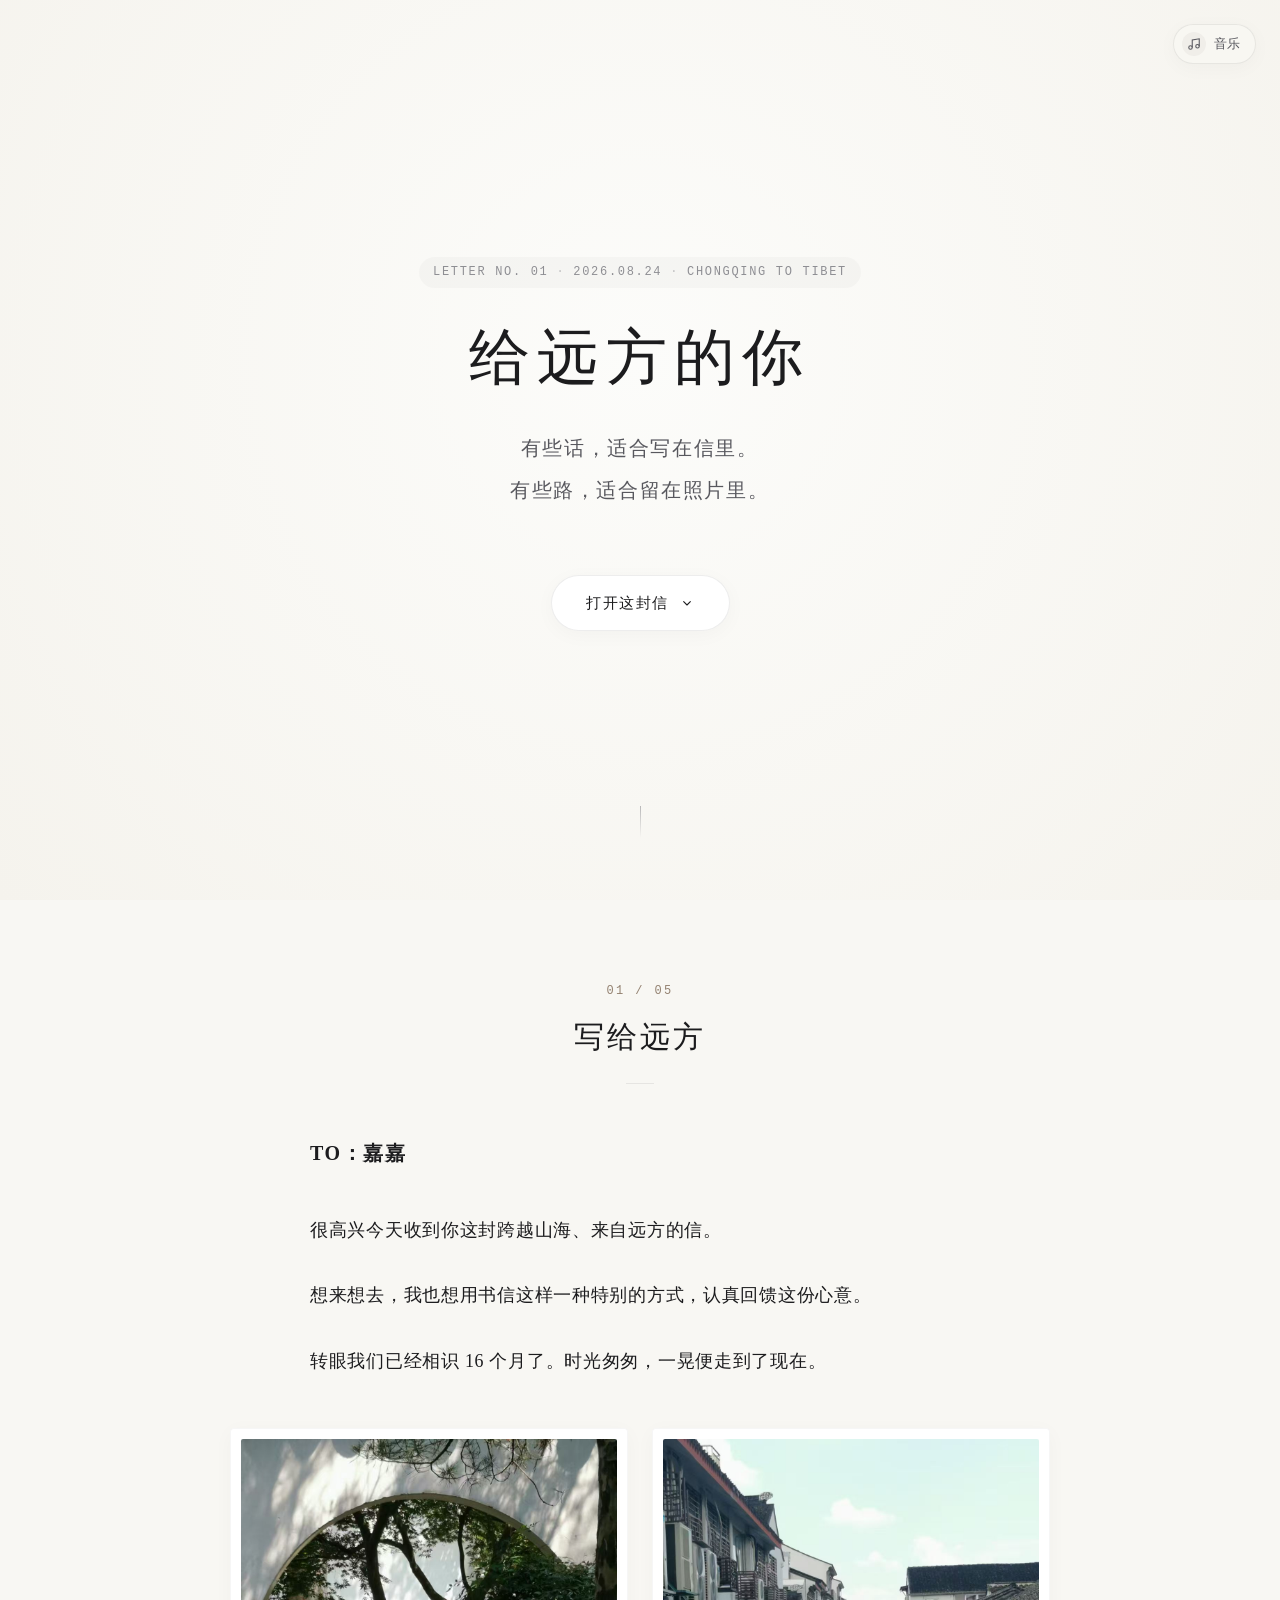
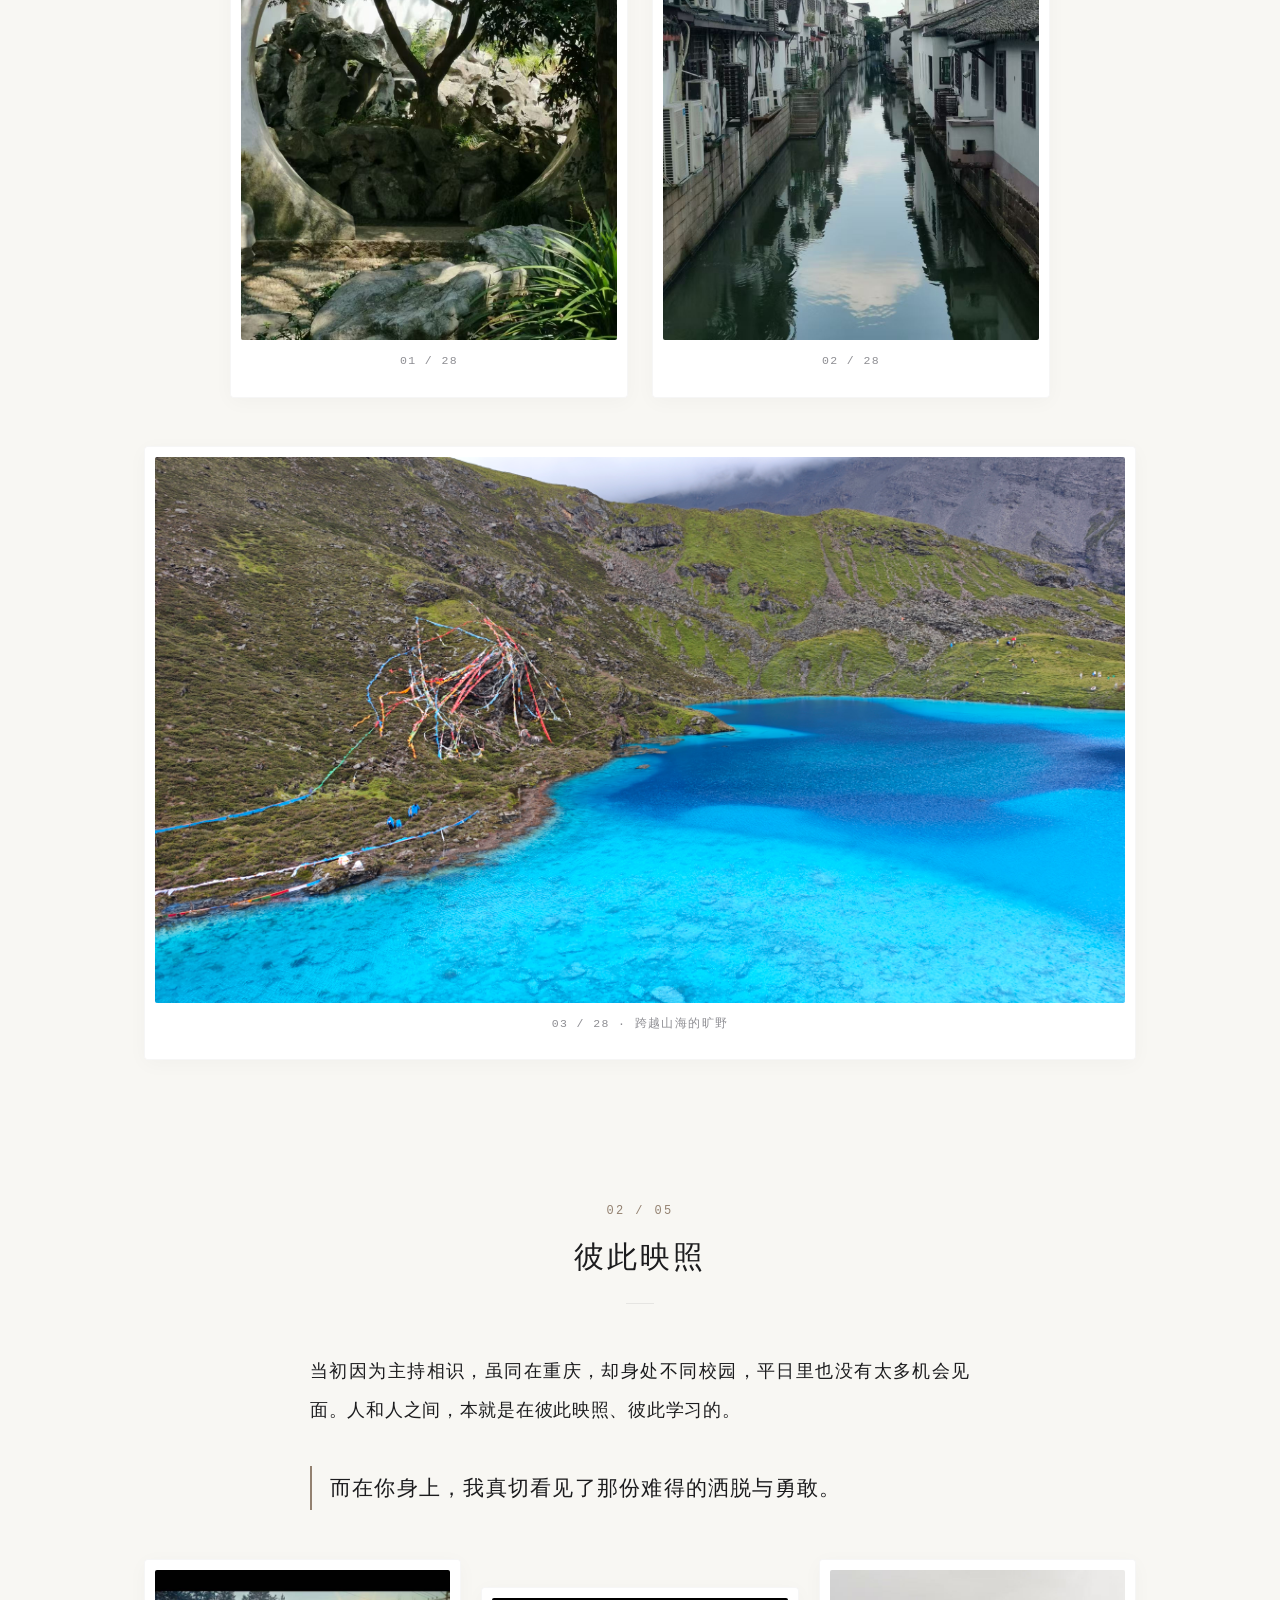
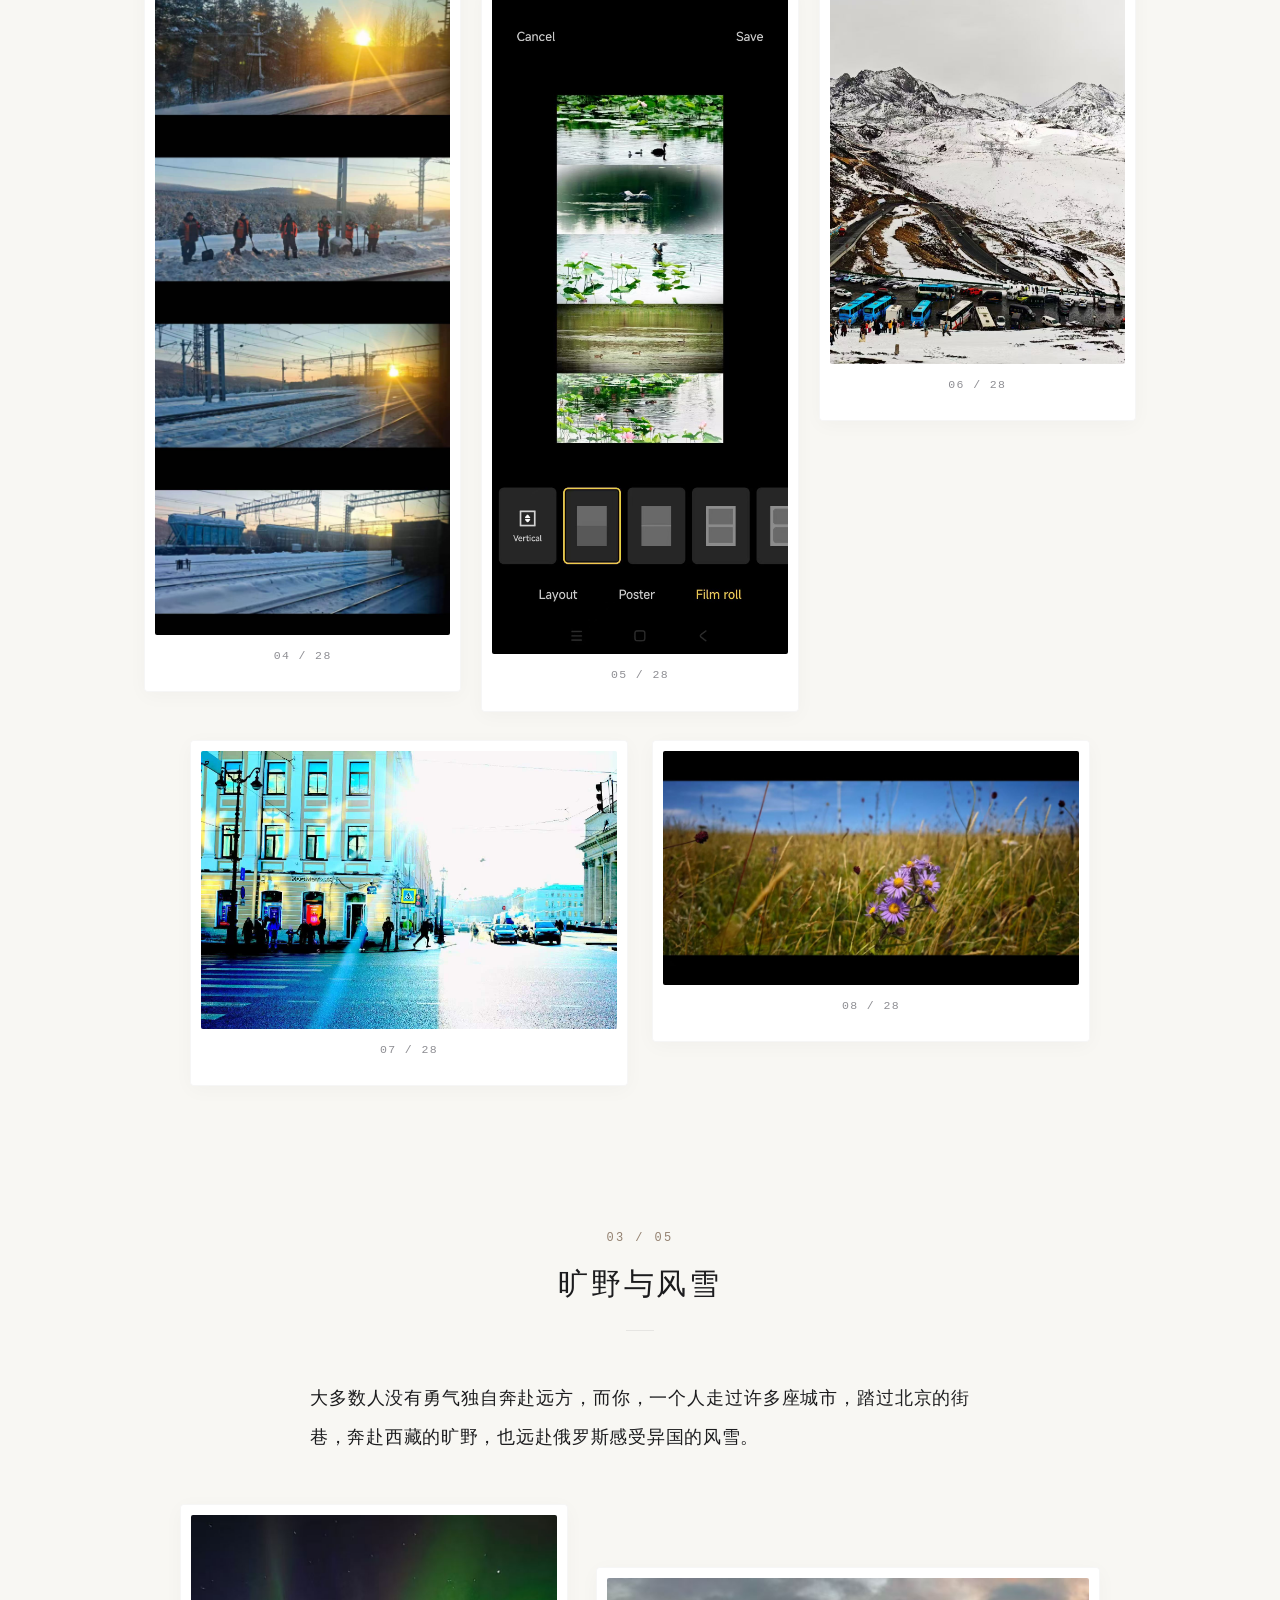
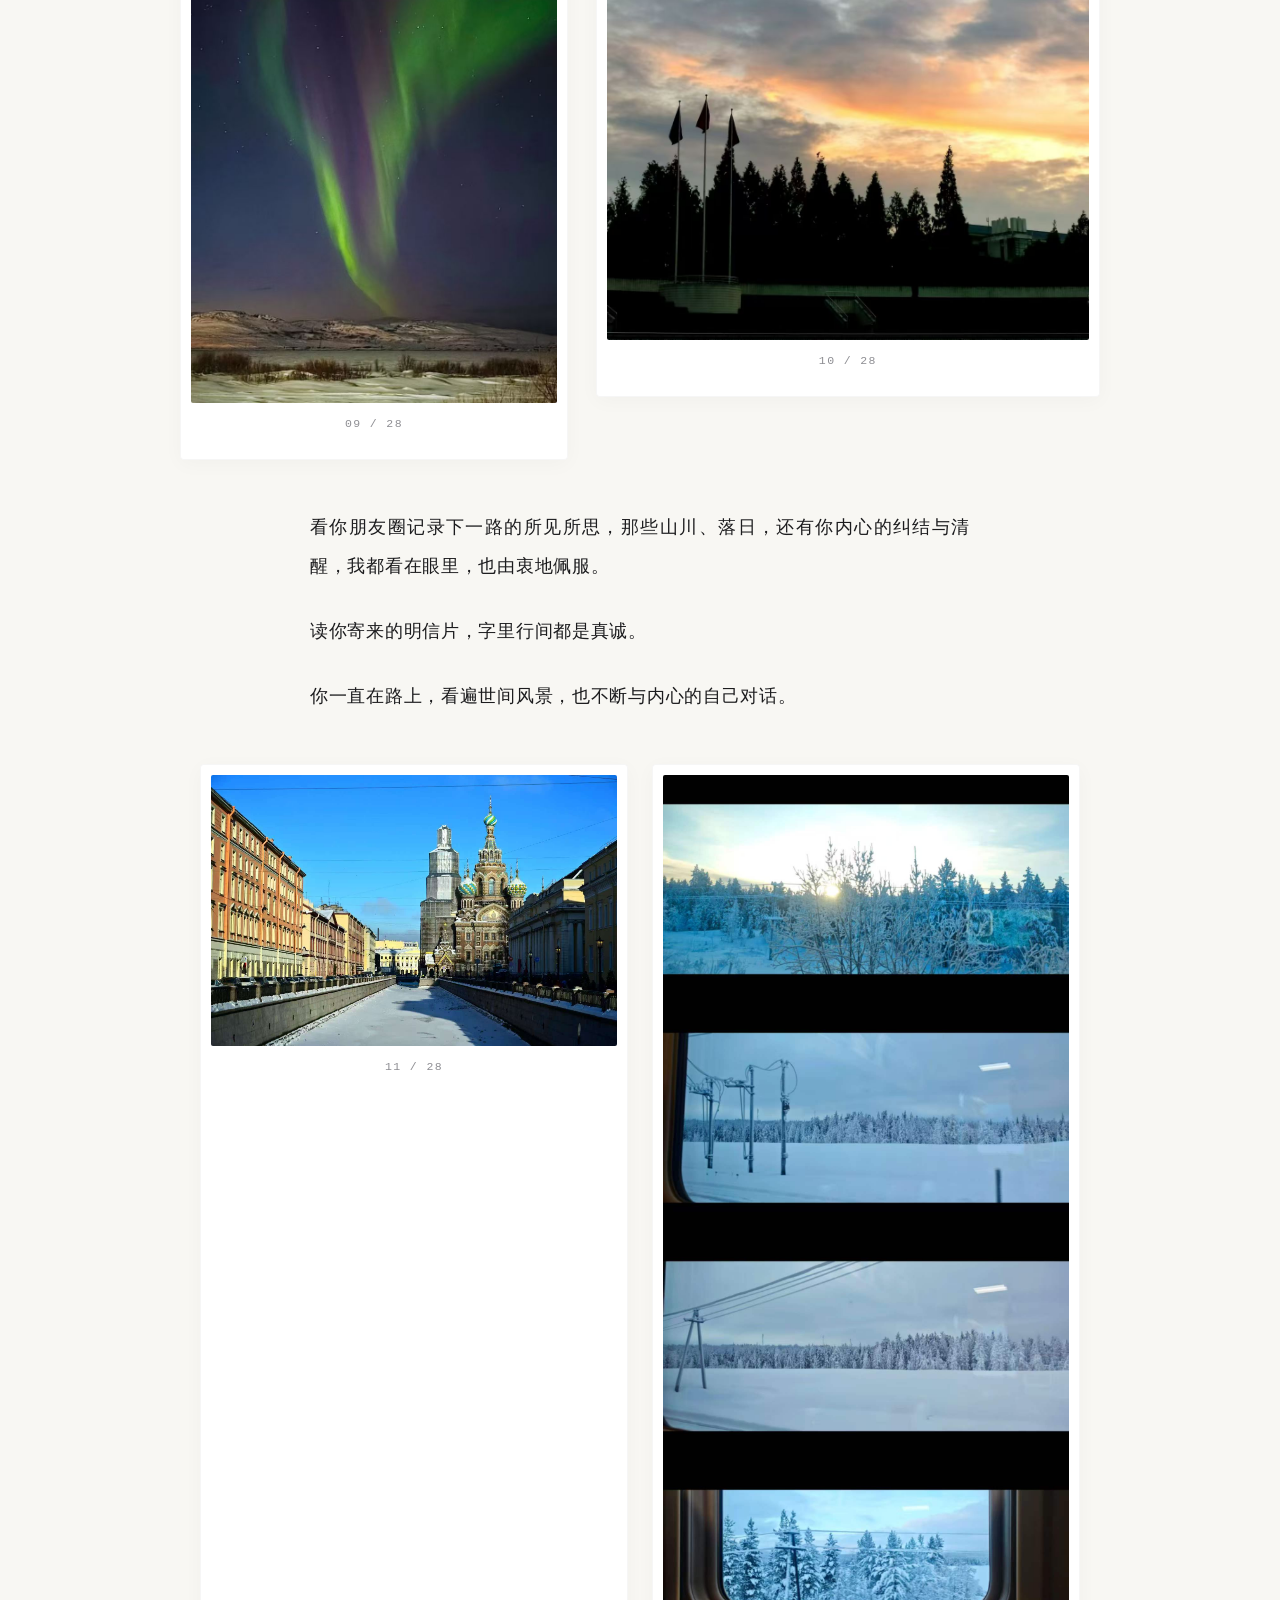
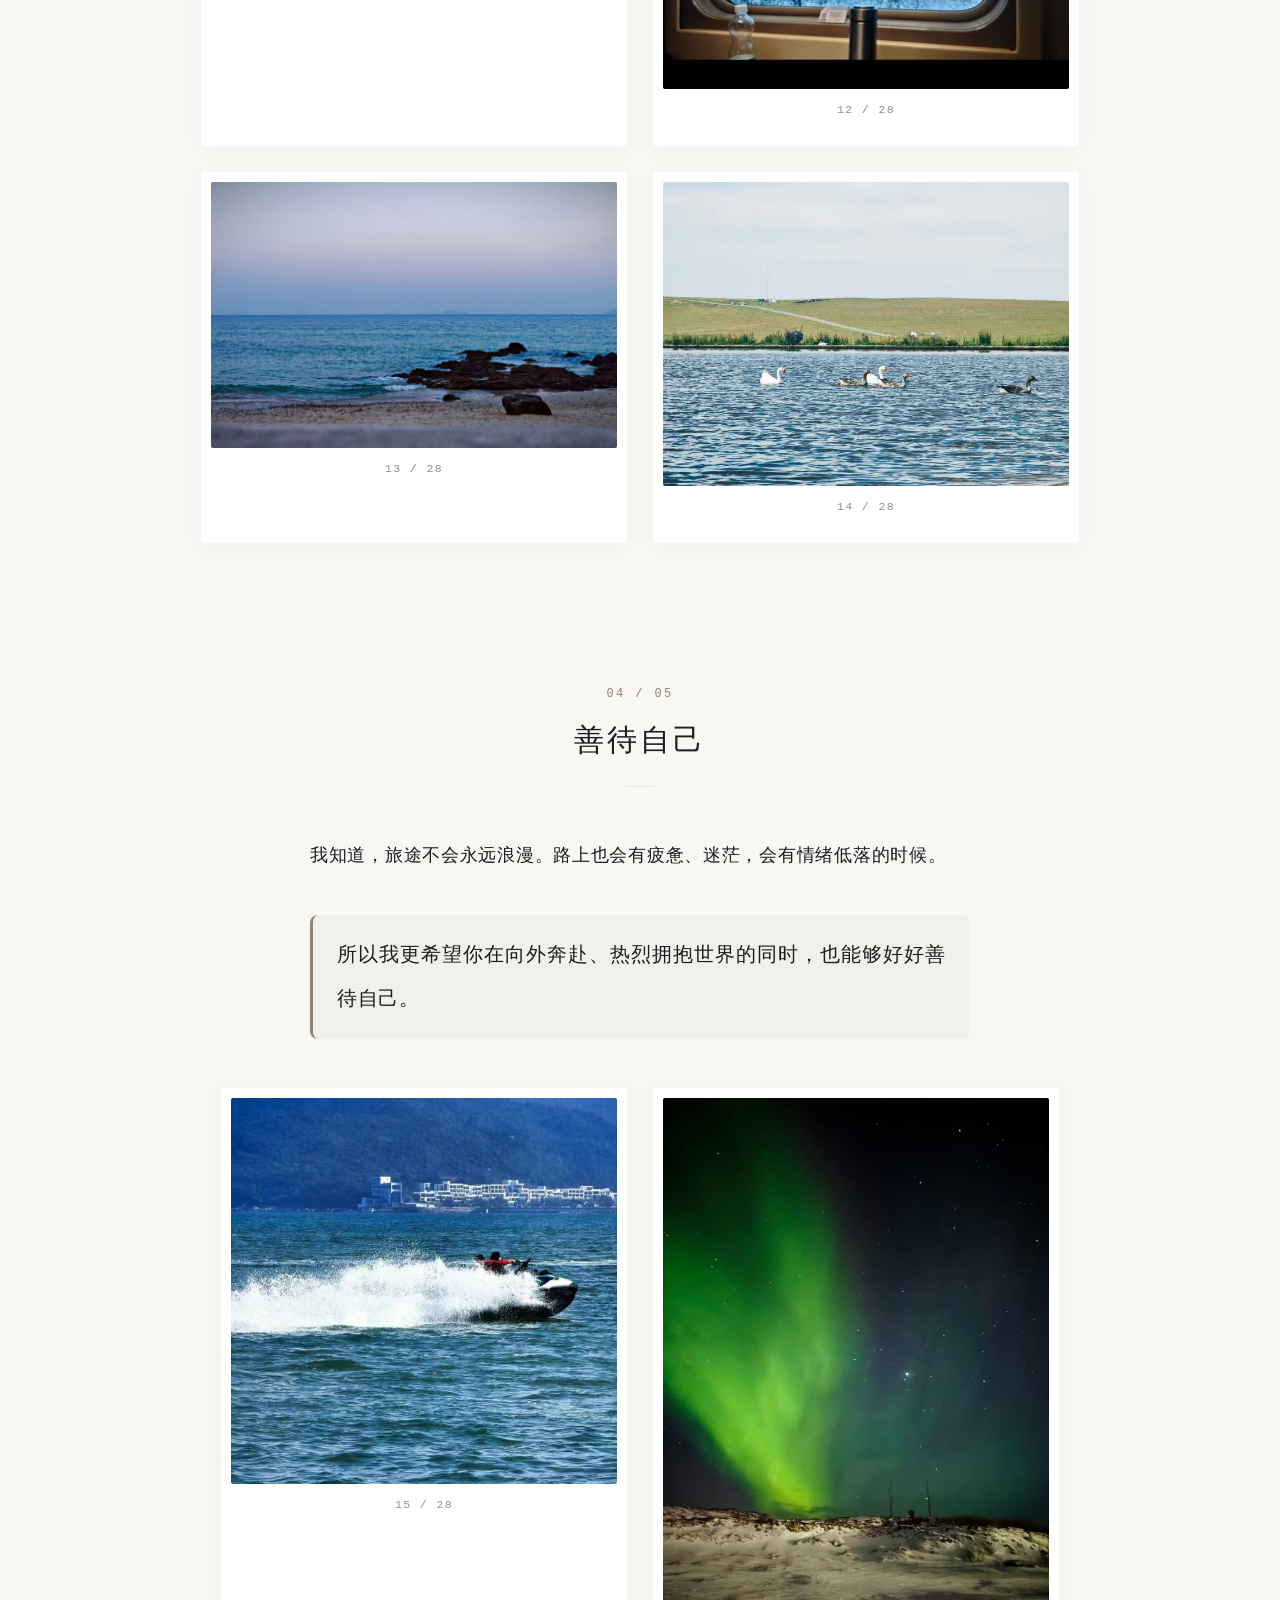
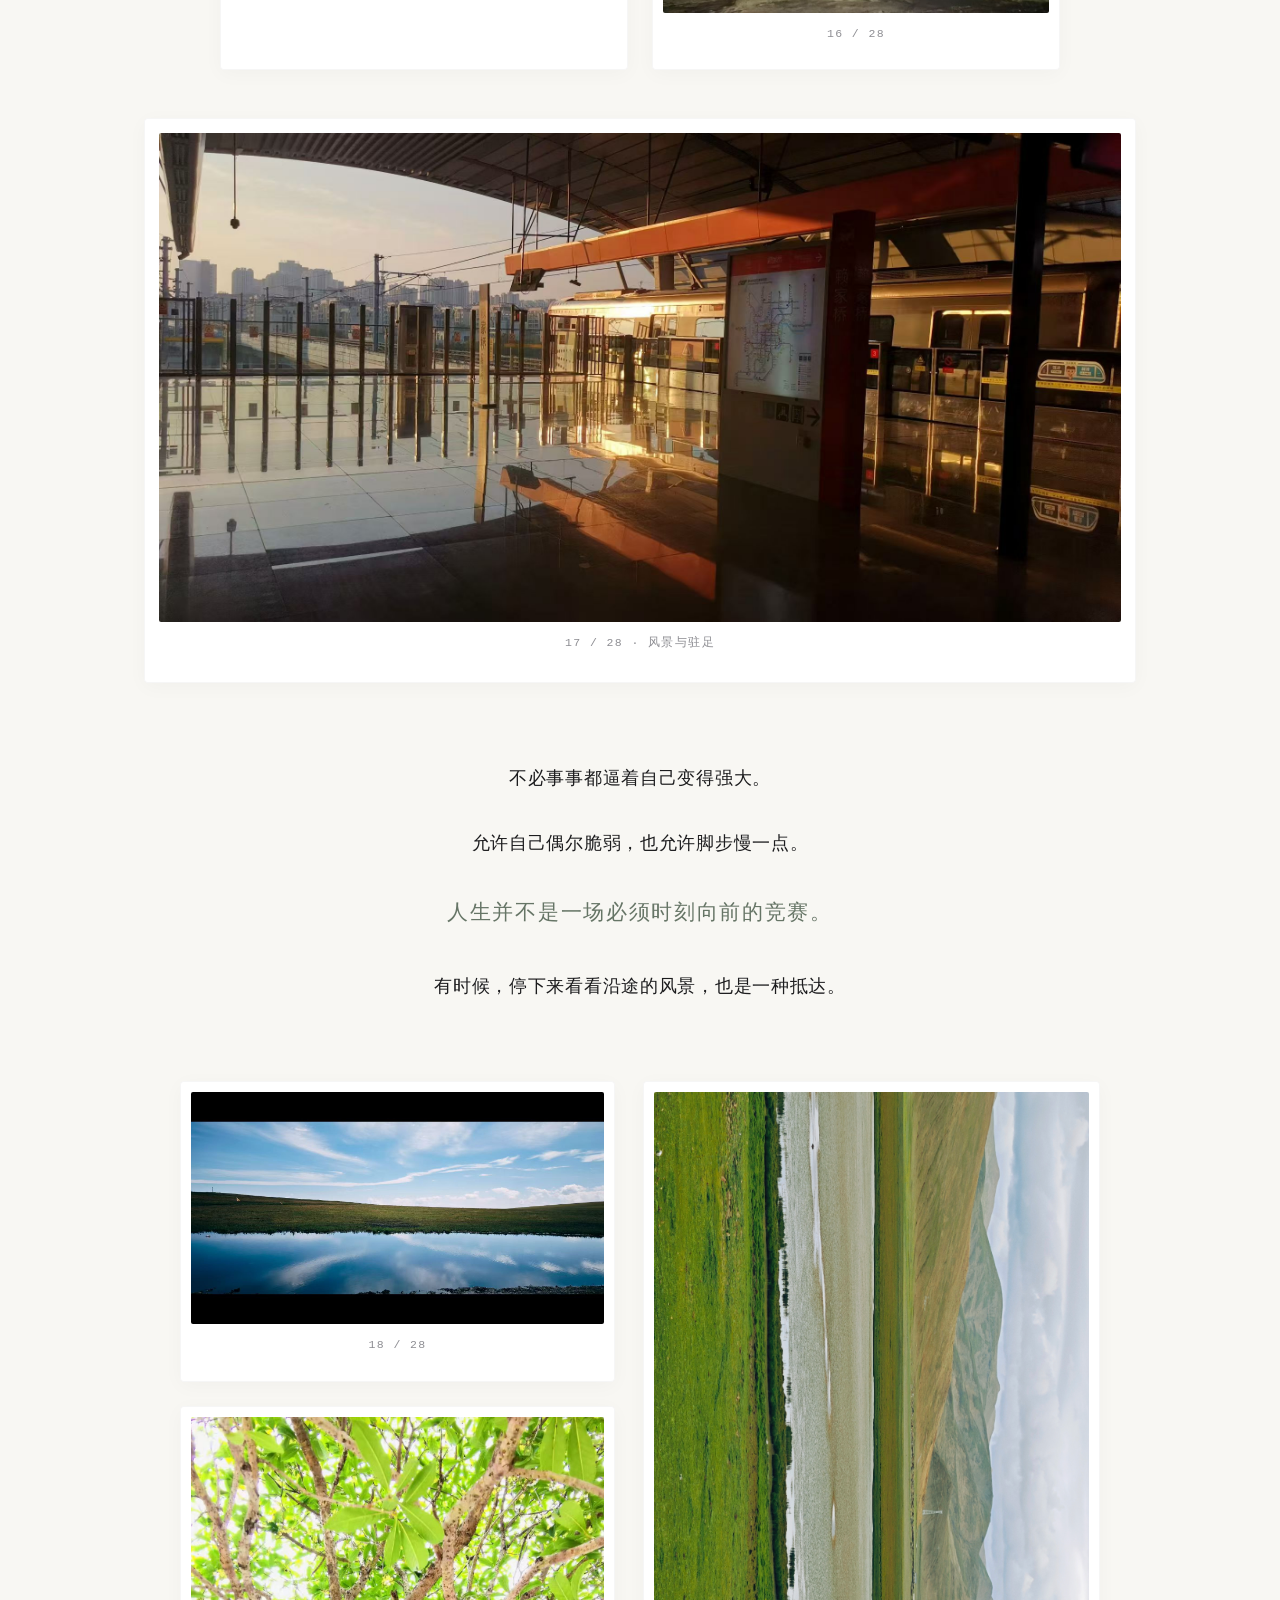
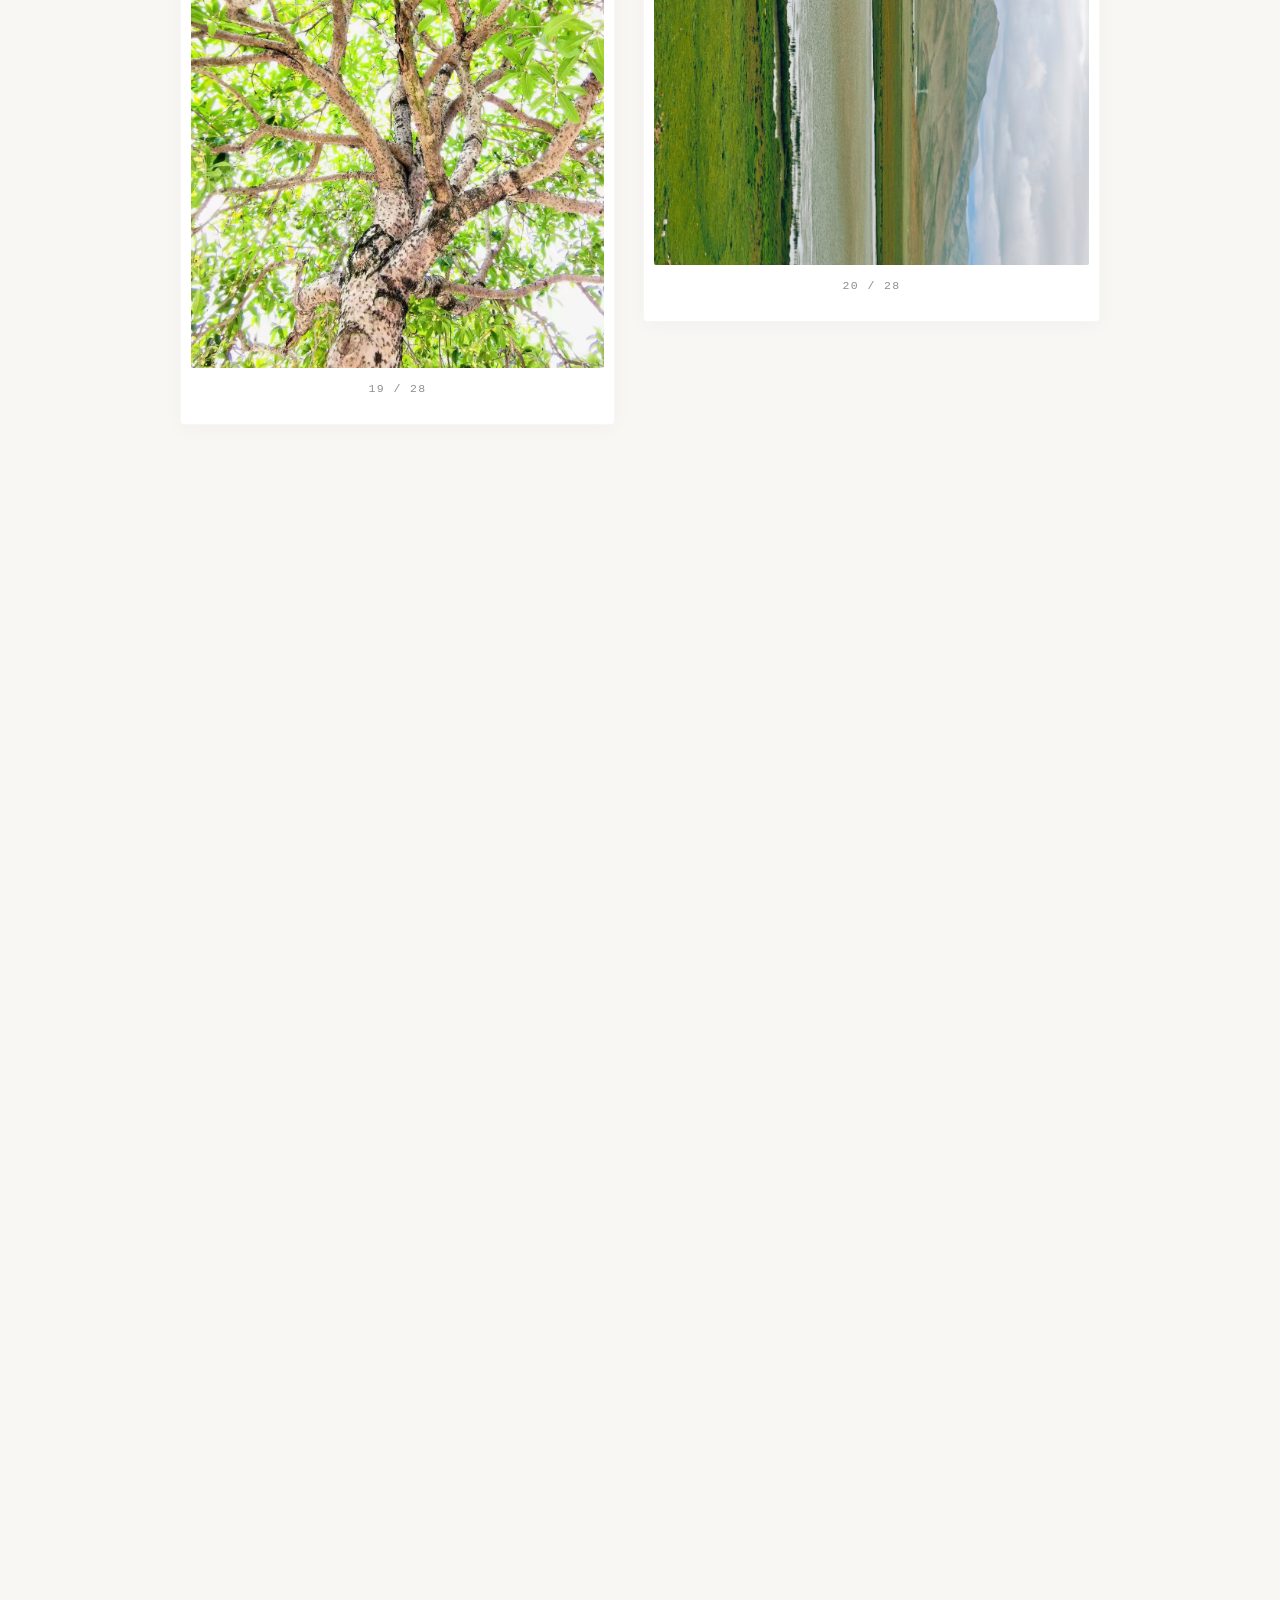
==== outputs/index.html @ 56cff9a5 "fix: repair script syntax error" ====
<!DOCTYPE html>
<html lang="zh-CN">
<head>
  <meta charset="UTF-8">
  <meta name="viewport" content="width=device-width, initial-scale=1.0, viewport-fit=cover">
  <meta name="description" content="一封写给远方朋友嘉嘉的回信与旅行摄影集。">
  <title>给远方的你 — 展信佳</title>
  
  <link rel="stylesheet" href="style.css">
</head>
<body>

  <!-- 顶部阅读进度条 -->
  <div class="reading-progress" id="readingProgress" aria-hidden="true"></div>

  <!-- 悬浮微型音乐控制器 -->
  <aside class="audio-widget" id="audioWidget" aria-label="背景音乐控制">
    <button class="audio-btn" id="audioBtn" title="播放 / 暂停音乐" aria-label="播放背景音乐">
      <span class="audio-disc">
        <svg class="audio-icon audio-icon--note" viewBox="0 0 24 24" fill="none" stroke="currentColor" stroke-width="1.8">
          <path d="M9 18V5l12-2v13"></path>
          <circle cx="6" cy="18" r="3"></circle>
          <circle cx="18" cy="16" r="3"></circle>
        </svg>
      </span>
      <span class="audio-label" id="audioLabel">音乐</span>
    </button>
    <audio id="bgmAudio" src="assets/audio/bgm.mp3" preload="metadata" loop></audio>
  </aside>

  <!-- 网页主体容器 -->
  <div class="book-container">

    <!-- ==============================================
         封面首屏 / Cover Hero
         ============================================== -->
    <header class="cover-section" id="cover">
      <div class="cover-inner">
        <div class="cover-meta reveal-item">
          <span class="meta-tag">LETTER NO. 01</span>
          <span class="meta-dot">·</span>
          <span class="meta-date">2026.08.24</span>
          <span class="meta-dot">·</span>
          <span class="meta-loc">CHONGQING TO TIBET</span>
        </div>

        <h1 class="cover-title reveal-item">给远方的你</h1>

        <div class="cover-subtitle reveal-item">
          <p>有些话，适合写在信里。</p>
          <p>有些路，适合留在照片里。</p>
        </div>

        <div class="cover-action reveal-item">
          <a href="#letterStart" class="btn-open-letter" id="btnOpenLetter">
            <span>打开这封信</span>
            <svg class="icon-down" viewBox="0 0 24 24" fill="none" stroke="currentColor" stroke-width="1.6" stroke-linecap="round" stroke-linejoin="round">
              <path d="M7 10l5 5 5-5"/>
            </svg>
          </a>
        </div>
      </div>

      <div class="cover-scroll-hint" aria-hidden="true">
        <span class="scroll-line"></span>
      </div>
    </header>

    <!-- ==============================================
         信件正文与摄影叙事 / Main Letter Content
         ============================================== -->
    <main class="letter-content" id="letterStart">

      <!-- ==============================================
           CHAPTER 01 / 写给远方
           ============================================== -->
      <section class="chapter-block" id="chapter1">
        <div class="chapter-header reveal-item">
          <div class="chapter-index">01 / 05</div>
          <h2 class="chapter-title">写给远方</h2>
          <div class="chapter-divider"></div>
        </div>

        <div class="letter-prose reveal-item">
          <p class="salutation">TO：嘉嘉</p>
          <p>很高兴今天收到你这封跨越山海、来自远方的信。</p>
          <p>想来想去，我也想用书信这样一种特别的方式，认真回馈这份心意。</p>
          <p>转眼我们已经相识 16 个月了。时光匆匆，一晃便走到了现在。</p>
        </div>

        <!-- 照片组 01：双联记忆卡片 + 宽幅山海 -->
        <div class="photo-spread spread-diptych reveal-item">
          <figure class="photo-card" data-index="1">
            <div class="photo-frame">
              <img src="assets/photos/1.jpg" alt="记忆碎片 01" loading="lazy" class="photo-img">
            </div>
            <figcaption class="photo-caption">01 / 28</figcaption>
          </figure>

          <figure class="photo-card" data-index="2">
            <div class="photo-frame">
              <img src="assets/photos/2.jpg" alt="记忆碎片 02" loading="lazy" class="photo-img">
            </div>
            <figcaption class="photo-caption">02 / 28</figcaption>
          </figure>
        </div>

        <div class="photo-spread spread-wide reveal-item">
          <figure class="photo-card photo-card--wide" data-index="3">
            <div class="photo-frame">
              <img src="assets/photos/3.jpg" alt="记忆碎片 03" loading="lazy" class="photo-img">
            </div>
            <figcaption class="photo-caption">03 / 28 · 跨越山海的旷野</figcaption>
          </figure>
        </div>
      </section>

      <!-- ==============================================
           CHAPTER 02 / 彼此映照
           ============================================== -->
      <section class="chapter-block" id="chapter2">
        <div class="chapter-header reveal-item">
          <div class="chapter-index">02 / 05</div>
          <h2 class="chapter-title">彼此映照</h2>
          <div class="chapter-divider"></div>
        </div>

        <div class="letter-prose reveal-item">
          <p>当初因为主持相识，虽同在重庆，却身处不同校园，平日里也没有太多机会见面。人和人之间，本就是在彼此映照、彼此学习的。</p>
          <p class="emphasis-text">而在你身上，我真切看见了那份难得的洒脱与勇敢。</p>
        </div>

        <!-- 照片组 02：竖幅三联交错 + 宽幅地平线 -->
        <div class="photo-spread spread-triptych reveal-item">
          <figure class="photo-card" data-index="4">
            <div class="photo-frame">
              <img src="assets/photos/4.jpg" alt="记忆碎片 04" loading="lazy" class="photo-img">
            </div>
            <figcaption class="photo-caption">04 / 28</figcaption>
          </figure>

          <figure class="photo-card photo-card--offset" data-index="5">
            <div class="photo-frame">
              <img src="assets/photos/5.jpg" alt="记忆碎片 05" loading="lazy" class="photo-img">
            </div>
            <figcaption class="photo-caption">05 / 28</figcaption>
          </figure>

          <figure class="photo-card" data-index="6">
            <div class="photo-frame">
              <img src="assets/photos/6.jpg" alt="记忆碎片 06" loading="lazy" class="photo-img">
            </div>
            <figcaption class="photo-caption">06 / 28</figcaption>
          </figure>
        </div>

        <div class="photo-spread spread-staggered reveal-item">
          <figure class="photo-card" data-index="7">
            <div class="photo-frame">
              <img src="assets/photos/7.jpg" alt="记忆碎片 07" loading="lazy" class="photo-img">
            </div>
            <figcaption class="photo-caption">07 / 28</figcaption>
          </figure>

          <figure class="photo-card" data-index="8">
            <div class="photo-frame">
              <img src="assets/photos/8.jpg" alt="记忆碎片 08" loading="lazy" class="photo-img">
            </div>
            <figcaption class="photo-caption">08 / 28</figcaption>
          </figure>
        </div>
      </section>

      <!-- ==============================================
           CHAPTER 03 / 旷野与风雪
           ============================================== -->
      <section class="chapter-block" id="chapter3">
        <div class="chapter-header reveal-item">
          <div class="chapter-index">03 / 05</div>
          <h2 class="chapter-title">旷野与风雪</h2>
          <div class="chapter-divider"></div>
        </div>

        <div class="letter-prose reveal-item">
          <p>大多数人没有勇气独自奔赴远方，而你，一个人走过许多座城市，踏过北京的街巷，奔赴西藏的旷野，也远赴俄罗斯感受异国的风雪。</p>
        </div>

        <!-- 照片组 03-A：错落剪影与街巷 -->
        <div class="photo-spread spread-asymmetric reveal-item">
          <figure class="photo-card photo-card--vertical" data-index="9">
            <div class="photo-frame">
              <img src="assets/photos/9.jpg" alt="记忆碎片 09" loading="lazy" class="photo-img">
            </div>
            <figcaption class="photo-caption">09 / 28</figcaption>
          </figure>

          <figure class="photo-card photo-card--horizontal" data-index="10">
            <div class="photo-frame">
              <img src="assets/photos/10.jpg" alt="记忆碎片 10" loading="lazy" class="photo-img">
            </div>
            <figcaption class="photo-caption">10 / 28</figcaption>
          </figure>
        </div>

        <div class="letter-prose reveal-item">
          <p>看你朋友圈记录下一路的所见所思，那些山川、落日，还有你内心的纠结与清醒，我都看在眼里，也由衷地佩服。</p>
          <p>读你寄来的明信片，字里行间都是真诚。</p>
          <p>你一直在路上，看遍世间风景，也不断与内心的自己对话。</p>
        </div>

        <!-- 照片组 03-B：旅途画卷 11, 12, 13, 14 -->
        <div class="photo-spread spread-gallery-2x2 reveal-item">
          <figure class="photo-card" data-index="11">
            <div class="photo-frame">
              <img src="assets/photos/11.jpg" alt="记忆碎片 11" loading="lazy" class="photo-img">
            </div>
            <figcaption class="photo-caption">11 / 28</figcaption>
          </figure>

          <figure class="photo-card" data-index="12">
            <div class="photo-frame">
              <img src="assets/photos/12.jpg" alt="记忆碎片 12" loading="lazy" class="photo-img">
            </div>
            <figcaption class="photo-caption">12 / 28</figcaption>
          </figure>

          <figure class="photo-card" data-index="13">
            <div class="photo-frame">
              <img src="assets/photos/13.jpg" alt="记忆碎片 13" loading="lazy" class="photo-img">
            </div>
            <figcaption class="photo-caption">13 / 28</figcaption>
          </figure>

          <figure class="photo-card" data-index="14">
            <div class="photo-frame">
              <img src="assets/photos/14.jpg" alt="记忆碎片 14" loading="lazy" class="photo-img">
            </div>
            <figcaption class="photo-caption">14 / 28</figcaption>
          </figure>
        </div>
      </section>

      <!-- ==============================================
           CHAPTER 04 / 善待自己与慢下来的力量
           ============================================== -->
      <section class="chapter-block" id="chapter4">
        <div class="chapter-header reveal-item">
          <div class="chapter-index">04 / 05</div>
          <h2 class="chapter-title">善待自己</h2>
          <div class="chapter-divider"></div>
        </div>

        <div class="letter-prose reveal-item">
          <p>我知道，旅途不会永远浪漫。路上也会有疲惫、迷茫，会有情绪低落的时候。</p>
          <p class="highlight-quote">所以我更希望你在向外奔赴、热烈拥抱世界的同时，也能够好好善待自己。</p>
        </div>

        <!-- 照片组 04-A：静谧时刻 15, 16 -->
        <div class="photo-spread spread-duo reveal-item">
          <figure class="photo-card" data-index="15">
            <div class="photo-frame">
              <img src="assets/photos/15.jpg" alt="记忆碎片 15" loading="lazy" class="photo-img">
            </div>
            <figcaption class="photo-caption">15 / 28</figcaption>
          </figure>

          <figure class="photo-card" data-index="16">
            <div class="photo-frame">
              <img src="assets/photos/16.jpg" alt="记忆碎片 16" loading="lazy" class="photo-img">
            </div>
            <figcaption class="photo-caption">16 / 28</figcaption>
          </figure>
        </div>

        <!-- 电影宽幅过渡 17 -->
        <div class="photo-spread spread-cinematic reveal-item">
          <figure class="photo-card photo-card--cinematic" data-index="17">
            <div class="photo-frame">
              <img src="assets/photos/17.jpg" alt="记忆碎片 17" loading="lazy" class="photo-img">
            </div>
            <figcaption class="photo-caption">17 / 28 · 风景与驻足</figcaption>
          </figure>
        </div>

        <div class="letter-prose letter-prose--spaced reveal-item">
          <p>不必事事都逼着自己变得强大。</p>
          <p>允许自己偶尔脆弱，也允许脚步慢一点。</p>
          <p class="accent-line">人生并不是一场必须时刻向前的竞赛。</p>
          <p>有时候，停下来看看沿途的风景，也是一种抵达。</p>
        </div>

        <!-- 照片组 04-B：18, 19, 20 -->
        <div class="photo-spread spread-story reveal-item">
          <div class="story-left">
            <figure class="photo-card" data-index="18">
              <div class="photo-frame">
                <img src="assets/photos/18.jpg" alt="记忆碎片 18" loading="lazy" class="photo-img">
              </div>
              <figcaption class="photo-caption">18 / 28</figcaption>
            </figure>
            <figure class="photo-card" data-index="19">
              <div class="photo-frame">
                <img src="assets/photos/19.jpg" alt="记忆碎片 19" loading="lazy" class="photo-img">
              </div>
              <figcaption class="photo-caption">19 / 28</figcaption>
            </figure>
          </div>

          <div class="story-right">
            <figure class="photo-card photo-card--tall" data-index="20">
              <div class="photo-frame">
                <img src="assets/photos/20.jpg" alt="记忆碎片 20" loading="lazy" class="photo-img">
              </div>
              <figcaption class="photo-caption">20 / 28</figcaption>
            </figure>
          </div>
        </div>
      </section>

      <!-- ==============================================
           CHAPTER 05 / 愿你所见皆辽阔 (情绪高潮与祝福)
           ============================================== -->
      <section class="chapter-block chapter-block--climax" id="chapter5">
        <div class="chapter-header reveal-item">
          <div class="chapter-index">05 / 05</div>
          <h2 class="chapter-title">所见皆辽阔</h2>
          <div class="chapter-divider"></div>
        </div>

        <!-- 视觉高潮 01 -->
        <div class="climax-banner reveal-item">
          <div class="quote-mark">“</div>
          <p class="climax-text-main">愿你永远保有这份奔赴山海的热忱，</p>
          <p class="climax-text-sub">所见皆辽阔，所行皆坦荡。</p>
        </div>

        <!-- 照片组 05-A：群山与光影 21, 22, 23, 24, 25 -->
        <div class="photo-spread spread-mosaic reveal-item">
          <div class="mosaic-top">
            <figure class="photo-card" data-index="21">
              <div class="photo-frame">
                <img src="assets/photos/21.jpg" alt="记忆碎片 21" loading="lazy" class="photo-img">
              </div>
              <figcaption class="photo-caption">21 / 28</figcaption>
            </figure>
            <figure class="photo-card" data-index="22">
              <div class="photo-frame">
                <img src="assets/photos/22.jpg" alt="记忆碎片 22" loading="lazy" class="photo-img">
              </div>
              <figcaption class="photo-caption">22 / 28</figcaption>
            </figure>
          </div>

          <div class="mosaic-bottom">
            <figure class="photo-card" data-index="23">
              <div class="photo-frame">
                <img src="assets/photos/23.jpg" alt="记忆碎片 23" loading="lazy" class="photo-img">
              </div>
              <figcaption class="photo-caption">23 / 28</figcaption>
            </figure>
            <figure class="photo-card" data-index="24">
              <div class="photo-frame">
                <img src="assets/photos/24.jpg" alt="记忆碎片 24" loading="lazy" class="photo-img">
              </div>
              <figcaption class="photo-caption">24 / 28</figcaption>
            </figure>
            <figure class="photo-card" data-index="25">
              <div class="photo-frame">
                <img src="assets/photos/25.jpg" alt="记忆碎片 25" loading="lazy" class="photo-img">
              </div>
              <figcaption class="photo-caption">25 / 28</figcaption>
            </figure>
          </div>
        </div>

        <!-- 视觉高潮 02 -->
        <div class="climax-banner climax-banner--secondary reveal-item">
          <p class="climax-text-main">愿你历经万水千山，依旧忠于自己；</p>
          <p class="climax-text-sub">既有着看世界的勇气，</p>
          <p class="climax-text-sub">也有安放自己的底气。</p>
        </div>

        <!-- 照片组 05-B：26, 27 -->
        <div class="photo-spread spread-duo-clean reveal-item">
          <figure class="photo-card" data-index="26">
            <div class="photo-frame">
              <img src="assets/photos/26.jpg" alt="记忆碎片 26" loading="lazy" class="photo-img">
            </div>
            <figcaption class="photo-caption">26 / 28</figcaption>
          </figure>
          <figure class="photo-card" data-index="27">
            <div class="photo-frame">
              <img src="assets/photos/27.jpg" alt="记忆碎片 27" loading="lazy" class="photo-img">
            </div>
            <figcaption class="photo-caption">27 / 28</figcaption>
          </figure>
        </div>

        <!-- 最终祝福与落款 -->
        <div class="epilogue-section reveal-item">
          <p class="final-wish">愿平安常伴，万事顺意。</p>
          
          <div class="signature-block">
            <div class="signature-from">From：天宇</div>
            <div class="signature-date">2026.08.24</div>
          </div>
        </div>

        <!-- 终章收尾照片 28 -->
        <div class="final-photo-spread reveal-item">
          <figure class="photo-card photo-card--final" data-index="28">
            <div class="photo-frame">
              <img src="assets/photos/28.jpg" alt="记忆碎片 28 · 尾声" loading="lazy" class="photo-img">
            </div>
            <figcaption class="photo-caption">28 / 28 · 终章 · 山河长在</figcaption>
          </figure>
        </div>

      </section>

    </main>

    <!-- 页脚 -->
    <footer class="site-footer reveal-item">
      <div class="footer-inner">
        <p class="footer-note">A Private Letter & Photography Collection</p>
        <p class="footer-copy">2026 · 给远方的嘉嘉</p>
      </div>
    </footer>

  </div>

  <!-- ==============================================
       图片 Lightbox 全屏预览组件
       ============================================== -->
  <div class="lightbox" id="lightbox" aria-hidden="true" role="dialog" aria-label="照片大图查看">
    <div class="lightbox-backdrop" id="lightboxBackdrop"></div>
    <button class="lightbox-close" id="lightboxClose" title="关闭 (Esc)" aria-label="关闭预览">
      <svg viewBox="0 0 24 24" fill="none" stroke="currentColor" stroke-width="2" stroke-linecap="round">
        <line x1="18" y1="6" x2="6" y2="18"></line>
        <line x1="6" y1="6" x2="18" y2="18"></line>
      </svg>
    </button>
    <div class="lightbox-content">
      <img src="" alt="" class="lightbox-img" id="lightboxImg">
      <div class="lightbox-info">
        <span class="lightbox-counter" id="lightboxCounter"></span>
        <span class="lightbox-caption" id="lightboxCaption"></span>
      </div>
    </div>
  </div>

  <script src="script.js"></script>
</body>
</html>
---- outputs/style.css ----
/* ==========================================================================
   CSS Variables & Typography System
   ========================================================================== */
:root {
  --bg-primary: #F8F7F3;
  --bg-card: #FFFFFF;
  --bg-subtle: #F0EEE9;
  --bg-dark: #141416;
  
  --text-primary: #1C1C1E;
  --text-secondary: #58585E;
  --text-muted: #8E8E93;
  --text-light: #A2A2A8;

  --accent-sage: #667566;
  --accent-earth: #938170;
  --accent-gold: #B8A383;
  
  --border-subtle: rgba(28, 28, 30, 0.08);
  --border-light: rgba(28, 28, 30, 0.04);
  
  --font-serif: "Songti SC", "Source Han Serif SC", "Noto Serif SC", "STSong", "SimSun", "Georgia", serif;
  --font-sans: "PingFang SC", "Hiragino Sans GB", "Microsoft YaHei", "Noto Sans SC", -apple-system, BlinkMacSystemFont, "Segoe UI", Roboto, sans-serif;
  --font-mono: "SF Mono", "Menlo", "Monaco", "Courier New", monospace;
  
  --space-xs: 8px;
  --space-sm: 16px;
  --space-md: 28px;
  --space-lg: 48px;
  --space-xl: 80px;
  --space-2xl: 120px;
  
  --container-max: 1040px;
  --text-max: 660px;
  
  --radius-sm: 4px;
  --radius-md: 8px;
  --radius-full: 9999px;
  
  --shadow-subtle: 0 4px 20px rgba(0, 0, 0, 0.03);
  --shadow-medium: 0 10px 30px rgba(0, 0, 0, 0.06);
  --shadow-float: 0 16px 40px rgba(0, 0, 0, 0.08);

  --transition-smooth: all 0.7s cubic-bezier(0.16, 1, 0.3, 1);
  --transition-quick: all 0.3s ease;
}

/* ==========================================================================
   Reset & Base Styles
   ========================================================================== */
*, *::before, *::after {
  box-sizing: border-box;
  margin: 0;
  padding: 0;
}

html {
  font-size: 16px;
  scroll-behavior: smooth;
  -webkit-text-size-adjust: 100%;
  text-size-adjust: 100%;
  background-color: var(--bg-primary);
  color: var(--text-primary);
}

body {
  font-family: var(--font-sans);
  background-color: var(--bg-primary);
  color: var(--text-primary);
  line-height: 1.95;
  letter-spacing: 0.03em;
  overflow-x: hidden;
  -webkit-font-smoothing: antialiased;
  -moz-osx-font-smoothing: grayscale;
  padding-bottom: env(safe-area-inset-bottom, 20px);
}

img {
  max-width: 100%;
  height: auto;
  display: block;
}

a {
  color: inherit;
  text-decoration: none;
}

button {
  background: none;
  border: none;
  font: inherit;
  color: inherit;
  cursor: pointer;
  outline: none;
}

/* ==========================================================================
   Top Reading Progress Bar
   ========================================================================== */
.reading-progress {
  position: fixed;
  top: 0;
  left: 0;
  height: 2px;
  width: 0%;
  background-color: var(--accent-earth);
  z-index: 1000;
  transition: width 0.1s linear;
  opacity: 0.85;
}

/* ==========================================================================
   Floating Ambient Audio Widget
   ========================================================================== */
.audio-widget {
  position: fixed;
  top: 24px;
  right: 24px;
  z-index: 900;
}

.audio-btn {
  display: inline-flex;
  align-items: center;
  gap: 8px;
  padding: 6px 14px 6px 8px;
  background: rgba(248, 247, 243, 0.85);
  backdrop-filter: blur(12px);
  -webkit-backdrop-filter: blur(12px);
  border: 1px solid var(--border-subtle);
  border-radius: var(--radius-full);
  box-shadow: var(--shadow-subtle);
  color: var(--text-secondary);
  font-size: 0.82rem;
  letter-spacing: 0.05em;
  transition: var(--transition-quick);
  cursor: pointer;
  user-select: none;
  -webkit-tap-highlight-color: transparent;
}

.audio-btn:hover {
  background: rgba(255, 255, 255, 0.95);
  color: var(--text-primary);
  border-color: rgba(28, 28, 30, 0.18);
  transform: translateY(-1px);
}

.audio-disc {
  width: 24px;
  height: 24px;
  border-radius: 50%;
  background: var(--bg-subtle);
  display: flex;
  align-items: center;
  justify-content: center;
  transition: var(--transition-quick);
}

.audio-icon {
  width: 14px;
  height: 14px;
}

.audio-btn.is-playing .audio-disc {
  background: var(--text-primary);
  color: #FFF;
  animation: spinSlow 8s linear infinite;
}

.audio-btn.is-playing {
  border-color: var(--accent-earth);
}

@keyframes spinSlow {
  from { transform: rotate(0deg); }
  to { transform: rotate(360deg); }
}

/* ==========================================================================
   Layout Containers
   ========================================================================== */
.book-container {
  width: 100%;
  margin: 0 auto;
  position: relative;
}

/* ==========================================================================
   Cover Screen (Quiet Minimal Hero)
   ========================================================================== */
.cover-section {
  min-height: 100vh;
  min-height: 100dvh;
  display: flex;
  flex-direction: column;
  justify-content: space-between;
  align-items: center;
  padding: 10vh 24px 6vh;
  text-align: center;
  position: relative;
  background: radial-gradient(circle at 50% 40%, #FCFCFA 0%, #F5F3ED 100%);
}

.cover-inner {
  max-width: 680px;
  margin: auto 0;
  display: flex;
  flex-direction: column;
  align-items: center;
}

.cover-meta {
  display: inline-flex;
  align-items: center;
  gap: 8px;
  font-family: var(--font-mono);
  font-size: 0.75rem;
  letter-spacing: 0.14em;
  color: var(--text-muted);
  text-transform: uppercase;
  margin-bottom: var(--space-md);
  padding: 4px 14px;
  background: rgba(0, 0, 0, 0.025);
  border-radius: var(--radius-full);
}

.meta-dot {
  opacity: 0.5;
}

.cover-title {
  font-family: var(--font-serif);
  font-size: clamp(2.4rem, 5vw, 3.8rem);
  font-weight: 400;
  letter-spacing: 0.12em;
  line-height: 1.35;
  color: var(--text-primary);
  margin-bottom: var(--space-md);
}

.cover-subtitle {
  font-family: var(--font-serif);
  font-size: clamp(1.05rem, 2.2vw, 1.25rem);
  font-weight: 300;
  color: var(--text-secondary);
  line-height: 2.1;
  letter-spacing: 0.08em;
  margin-bottom: var(--space-lg);
}

.cover-action {
  margin-top: var(--space-sm);
}

.btn-open-letter {
  display: inline-flex;
  align-items: center;
  gap: 10px;
  padding: 12px 34px;
  border-radius: var(--radius-full);
  background: var(--bg-card);
  border: 1px solid var(--border-subtle);
  box-shadow: var(--shadow-subtle);
  color: var(--text-primary);
  font-size: 0.95rem;
  letter-spacing: 0.1em;
  transition: var(--transition-quick);
  -webkit-tap-highlight-color: transparent;
}

.btn-open-letter:hover {
  background: #FFF;
  border-color: rgba(28, 28, 30, 0.2);
  box-shadow: var(--shadow-medium);
  transform: translateY(-2px);
}

.btn-open-letter:active {
  transform: translateY(0);
}

.icon-down {
  width: 16px;
  height: 16px;
  transition: transform 0.3s ease;
  animation: bounceDown 2.4s ease-in-out infinite;
}

@keyframes bounceDown {
  0%, 100% { transform: translateY(0); }
  50% { transform: translateY(4px); }
}

.cover-scroll-hint {
  height: 48px;
  display: flex;
  align-items: center;
  justify-content: center;
  opacity: 0.6;
}

.scroll-line {
  width: 1px;
  height: 32px;
  background: linear-gradient(to bottom, var(--text-muted), transparent);
  animation: scrollLineAnim 2s cubic-bezier(0.65, 0, 0.35, 1) infinite;
}

@keyframes scrollLineAnim {
  0% { transform: scaleY(0); transform-origin: top; opacity: 0; }
  50% { transform: scaleY(1); transform-origin: top; opacity: 0.8; }
  50.1% { transform: scaleY(1); transform-origin: bottom; opacity: 0.8; }
  100% { transform: scaleY(0); transform-origin: bottom; opacity: 0; }
}

/* ==============================================
   Main Letter Container
   ============================================== */
.letter-content {
  max-width: var(--container-max);
  margin: 0 auto;
  padding: var(--space-xl) 24px var(--space-2xl);
}

/* ==============================================
   Chapter Styling
   ============================================== */
.chapter-block {
  margin-bottom: clamp(80px, 12vw, 140px);
  position: relative;
}

.chapter-header {
  text-align: center;
  margin-bottom: var(--space-lg);
}

.chapter-index {
  font-family: var(--font-mono);
  font-size: 0.75rem;
  letter-spacing: 0.2em;
  color: var(--accent-earth);
  text-transform: uppercase;
  margin-bottom: 6px;
}

.chapter-title {
  font-family: var(--font-serif);
  font-size: clamp(1.4rem, 3vw, 1.85rem);
  font-weight: 400;
  letter-spacing: 0.1em;
  color: var(--text-primary);
}

.chapter-divider {
  width: 28px;
  height: 1px;
  background: var(--border-subtle);
  margin: 16px auto 0;
}

/* ==============================================
   Letter Prose (Text Section)
   ============================================== */
.letter-prose {
  max-width: var(--text-max);
  margin: 0 auto var(--space-lg);
  font-family: var(--font-serif);
  font-size: clamp(1.02rem, 2vw, 1.12rem);
  line-height: 2.15;
  color: var(--text-primary);
  letter-spacing: 0.04em;
  text-align: justify;
  text-justify: inter-ideograph;
}

.letter-prose p {
  margin-bottom: 1.5em;
}

.letter-prose p:last-child {
  margin-bottom: 0;
}

.salutation {
  font-family: var(--font-serif);
  font-size: 1.25rem;
  font-weight: 600;
  letter-spacing: 0.08em;
  color: var(--text-primary);
  margin-bottom: 1.8em !important;
}

.emphasis-text {
  color: var(--text-primary);
  font-size: 1.15em;
  letter-spacing: 0.06em;
  border-left: 2px solid var(--accent-earth);
  padding-left: 18px;
  margin: 1.8em 0 !important;
}

.highlight-quote {
  font-size: 1.14em;
  color: var(--text-primary);
  background: rgba(147, 129, 112, 0.06);
  padding: 18px 24px;
  border-radius: var(--radius-md);
  border-left: 3px solid var(--accent-earth);
  margin: 2em 0 !important;
}

.letter-prose--spaced {
  text-align: center;
  padding: var(--space-md) 0;
}

.accent-line {
  font-size: 1.18em;
  color: var(--accent-sage);
  letter-spacing: 0.08em;
  font-weight: 500;
}

/* ==============================================
   Photography Card & Frames
   ============================================== */
.photo-spread {
  margin-bottom: var(--space-lg);
  position: relative;
}

.photo-card {
  position: relative;
  background: var(--bg-card);
  padding: 10px 10px 24px;
  border-radius: var(--radius-sm);
  box-shadow: var(--shadow-subtle);
  border: 1px solid var(--border-light);
  cursor: zoom-in;
  transition: var(--transition-smooth);
}

.photo-card:hover {
  box-shadow: var(--shadow-float);
  transform: translateY(-3px);
}

.photo-frame {
  position: relative;
  width: 100%;
  background-color: var(--bg-subtle);
  border-radius: 2px;
  overflow: hidden;
}

.photo-img {
  width: 100%;
  height: auto;
  display: block;
  transition: transform 0.8s cubic-bezier(0.16, 1, 0.3, 1);
}

.photo-card:hover .photo-img {
  transform: scale(1.02);
}

.photo-caption {
  font-family: var(--font-mono);
  font-size: 0.72rem;
  letter-spacing: 0.12em;
  color: var(--text-muted);
  text-align: center;
  margin-top: 10px;
  user-select: none;
}

/* ==============================================
   Special Photo Layout Rhythms
   ============================================== */

/* 1. Diptych (2 columns) */
.spread-diptych {
  display: grid;
  grid-template-columns: 1fr 1fr;
  gap: 24px;
  max-width: 820px;
  margin-left: auto;
  margin-right: auto;
}

/* 2. Wide landscape banner */
.spread-wide,
.spread-cinematic {
  max-width: 1000px;
  margin-left: auto;
  margin-right: auto;
}

.photo-card--cinematic {
  padding: 14px 14px 28px;
}

/* 3. Triptych (3 vertical cards with staggered offset) */
.spread-triptych {
  display: grid;
  grid-template-columns: repeat(3, 1fr);
  gap: 20px;
  align-items: start;
}

.photo-card--offset {
  transform: translateY(28px);
}

.photo-card--offset:hover {
  transform: translateY(25px);
}

/* 4. Staggered 2 items */
.spread-staggered {
  display: grid;
  grid-template-columns: 1fr 1fr;
  gap: 24px;
  align-items: start;
  max-width: 900px;
  margin-left: auto;
  margin-right: auto;
}

/* 5. Asymmetric (1 vertical + 1 horizontal) */
.spread-asymmetric {
  display: grid;
  grid-template-columns: 1fr 1.3fr;
  gap: 28px;
  align-items: center;
  max-width: 920px;
  margin-left: auto;
  margin-right: auto;
}

/* 6. Gallery 2x2 */
.spread-gallery-2x2 {
  display: grid;
  grid-template-columns: 1fr 1fr;
  gap: 24px;
  max-width: 880px;
  margin-left: auto;
  margin-right: auto;
}

/* 7. Duo */
.spread-duo,
.spread-duo-clean {
  display: grid;
  grid-template-columns: 1fr 1fr;
  gap: 24px;
  max-width: 840px;
  margin-left: auto;
  margin-right: auto;
}

/* 8. Story (Left 2 small stacked, right 1 tall) */
.spread-story {
  display: grid;
  grid-template-columns: 1fr 1.05fr;
  gap: 28px;
  align-items: start;
  max-width: 920px;
  margin-left: auto;
  margin-right: auto;
}

.story-left {
  display: flex;
  flex-direction: column;
  gap: 24px;
}

/* 9. Climax Mosaic (2 top + 3 bottom) */
.spread-mosaic {
  max-width: 960px;
  margin: var(--space-lg) auto;
}

.mosaic-top {
  display: grid;
  grid-template-columns: 1.15fr 0.85fr;
  gap: 20px;
  margin-bottom: 20px;
}

.mosaic-bottom {
  display: grid;
  grid-template-columns: 1fr 1fr 1fr;
  gap: 20px;
}

/* 10. Final closing photo */
.final-photo-spread {
  max-width: 540px;
  margin: var(--space-xl) auto 0;
}

.photo-card--final {
  padding: 14px 14px 28px;
  box-shadow: var(--shadow-medium);
}

/* ==============================================
   Emotional Climax Banners & Typography
   ============================================== */
.chapter-block--climax {
  padding-top: var(--space-md);
}

.climax-banner {
  text-align: center;
  padding: var(--space-lg) 20px;
  margin: var(--space-md) auto;
  max-width: 760px;
  position: relative;
}

.quote-mark {
  font-family: var(--font-serif);
  font-size: 3.5rem;
  line-height: 1;
  color: var(--accent-earth);
  opacity: 0.25;
  margin-bottom: -10px;
}

.climax-text-main {
  font-family: var(--font-serif);
  font-size: clamp(1.3rem, 2.8vw, 1.8rem);
  font-weight: 500;
  letter-spacing: 0.1em;
  color: var(--text-primary);
  line-height: 1.8;
  margin-bottom: 12px;
}

.climax-text-sub {
  font-family: var(--font-serif);
  font-size: clamp(1.15rem, 2.4vw, 1.55rem);
  font-weight: 400;
  letter-spacing: 0.08em;
  color: var(--accent-earth);
  line-height: 1.9;
}

.climax-banner--secondary {
  border-top: 1px solid var(--border-light);
  border-bottom: 1px solid var(--border-light);
  padding: var(--space-lg) 20px;
}

/* ==============================================
   Epilogue & Signatures
   ============================================== */
.epilogue-section {
  text-align: center;
  padding: var(--space-xl) 20px var(--space-md);
}

.final-wish {
  font-family: var(--font-serif);
  font-size: clamp(1.25rem, 2.6vw, 1.6rem);
  letter-spacing: 0.12em;
  color: var(--text-primary);
  margin-bottom: var(--space-lg);
}

.signature-block {
  display: inline-flex;
  flex-direction: column;
  align-items: flex-end;
  font-family: var(--font-serif);
  padding-right: 12px;
  border-right: 2px solid var(--accent-earth);
}

.signature-from {
  font-size: 1.2rem;
  letter-spacing: 0.1em;
  color: var(--text-primary);
  margin-bottom: 4px;
}

.signature-date {
  font-family: var(--font-mono);
  font-size: 0.85rem;
  letter-spacing: 0.15em;
  color: var(--text-muted);
}

/* ==============================================
   Footer
   ============================================== */
.site-footer {
  text-align: center;
  padding: var(--space-xl) 20px var(--space-lg);
  border-top: 1px solid var(--border-subtle);
  margin-top: var(--space-xl);
}

.footer-note {
  font-family: var(--font-mono);
  font-size: 0.75rem;
  letter-spacing: 0.16em;
  color: var(--text-muted);
  text-transform: uppercase;
  margin-bottom: 8px;
}

.footer-copy {
  font-family: var(--font-serif);
  font-size: 0.85rem;
  letter-spacing: 0.08em;
  color: var(--text-light);
}

/* ==============================================
   Scroll Reveal Animations
   ============================================== */
.reveal-item {
  opacity: 0;
  transform: translateY(28px);
  transition: opacity 1s cubic-bezier(0.16, 1, 0.3, 1),
              transform 1s cubic-bezier(0.16, 1, 0.3, 1);
  will-change: opacity, transform;
}

.reveal-item.is-revealed {
  opacity: 1;
  transform: translateY(0);
}

/* ==============================================
   Lightbox Modal
   ============================================== */
.lightbox {
  position: fixed;
  inset: 0;
  z-index: 2000;
  display: flex;
  align-items: center;
  justify-content: center;
  opacity: 0;
  visibility: hidden;
  transition: opacity 0.35s ease, visibility 0.35s ease;
  user-select: none;
}

.lightbox.is-active {
  opacity: 1;
  visibility: visible;
}

.lightbox-backdrop {
  position: absolute;
  inset: 0;
  background: rgba(14, 14, 16, 0.94);
  backdrop-filter: blur(16px);
  -webkit-backdrop-filter: blur(16px);
}

.lightbox-close {
  position: absolute;
  top: 24px;
  right: 24px;
  width: 44px;
  height: 44px;
  border-radius: 50%;
  background: rgba(255, 255, 255, 0.1);
  color: #FFF;
  display: flex;
  align-items: center;
  justify-content: center;
  z-index: 10;
  transition: var(--transition-quick);
  cursor: pointer;
}

.lightbox-close svg {
  width: 20px;
  height: 20px;
}

.lightbox-close:hover {
  background: rgba(255, 255, 255, 0.25);
  transform: scale(1.08);
}

.lightbox-content {
  position: relative;
  z-index: 5;
  max-width: 92vw;
  max-height: 88vh;
  display: flex;
  flex-direction: column;
  align-items: center;
  justify-content: center;
  transform: scale(0.96);
  transition: transform 0.4s cubic-bezier(0.16, 1, 0.3, 1);
}

.lightbox.is-active .lightbox-content {
  transform: scale(1);
}

.lightbox-img {
  max-width: 92vw;
  max-height: 80vh;
  width: auto;
  height: auto;
  object-fit: contain;
  border-radius: 2px;
  box-shadow: 0 20px 60px rgba(0, 0, 0, 0.5);
}

.lightbox-info {
  margin-top: 14px;
  display: flex;
  align-items: center;
  gap: 12px;
  color: rgba(255, 255, 255, 0.75);
  font-family: var(--font-mono);
  font-size: 0.8rem;
  letter-spacing: 0.1em;
}

/* ==============================================
   Responsive Queries: Mobile (WeChat, 375 - 768px)
   ============================================== */
@media (max-width: 768px) {
  :root {
    --space-md: 20px;
    --space-lg: 36px;
    --space-xl: 60px;
    --space-2xl: 80px;
  }

  .cover-section {
    padding: 12vh 20px 8vh;
  }

  .cover-meta {
    font-size: 0.68rem;
    gap: 6px;
  }

  .cover-title {
    font-size: 2.2rem;
  }

  .cover-subtitle {
    font-size: 1rem;
    line-height: 2;
  }

  .audio-widget {
    top: 16px;
    right: 16px;
  }

  .audio-label {
    display: none;
  }

  .audio-btn {
    padding: 6px;
  }

  .letter-content {
    padding: 40px 16px 80px;
  }

  .letter-prose {
    font-size: 1.02rem;
    line-height: 2.05;
    padding: 0 4px;
  }

  .highlight-quote {
    padding: 14px 16px;
    font-size: 1.05em;
  }

  .photo-card {
    padding: 6px 6px 18px;
  }

  .photo-caption {
    font-size: 0.68rem;
    margin-top: 6px;
  }

  /* Mobile Grid Simplification */
  .spread-diptych,
  .spread-triptych,
  .spread-staggered,
  .spread-asymmetric,
  .spread-gallery-2x2,
  .spread-duo,
  .spread-duo-clean,
  .spread-story,
  .mosaic-top,
  .mosaic-bottom {
    grid-template-columns: 1fr;
    gap: 18px;
  }

  .photo-card--offset {
    transform: none;
  }

  .photo-card--offset:hover {
    transform: translateY(-3px);
  }

  .story-left {
    gap: 18px;
  }

  .climax-banner {
    padding: 32px 10px;
  }

  .climax-text-main {
    font-size: 1.3rem;
    line-height: 1.7;
  }

  .climax-text-sub {
    font-size: 1.15rem;
    line-height: 1.8;
  }

  .final-wish {
    font-size: 1.25rem;
  }
}

/* ==============================================
   Reduced Motion
   ============================================== */
@media (prefers-reduced-motion: reduce) {
  * {
    animation-duration: 0.01ms !important;
    animation-iteration-count: 1 !important;
    transition-duration: 0.01ms !important;
    scroll-behavior: auto !important;
  }
  
  .reveal-item {
    opacity: 1 !important;
    transform: none !important;
  }
}
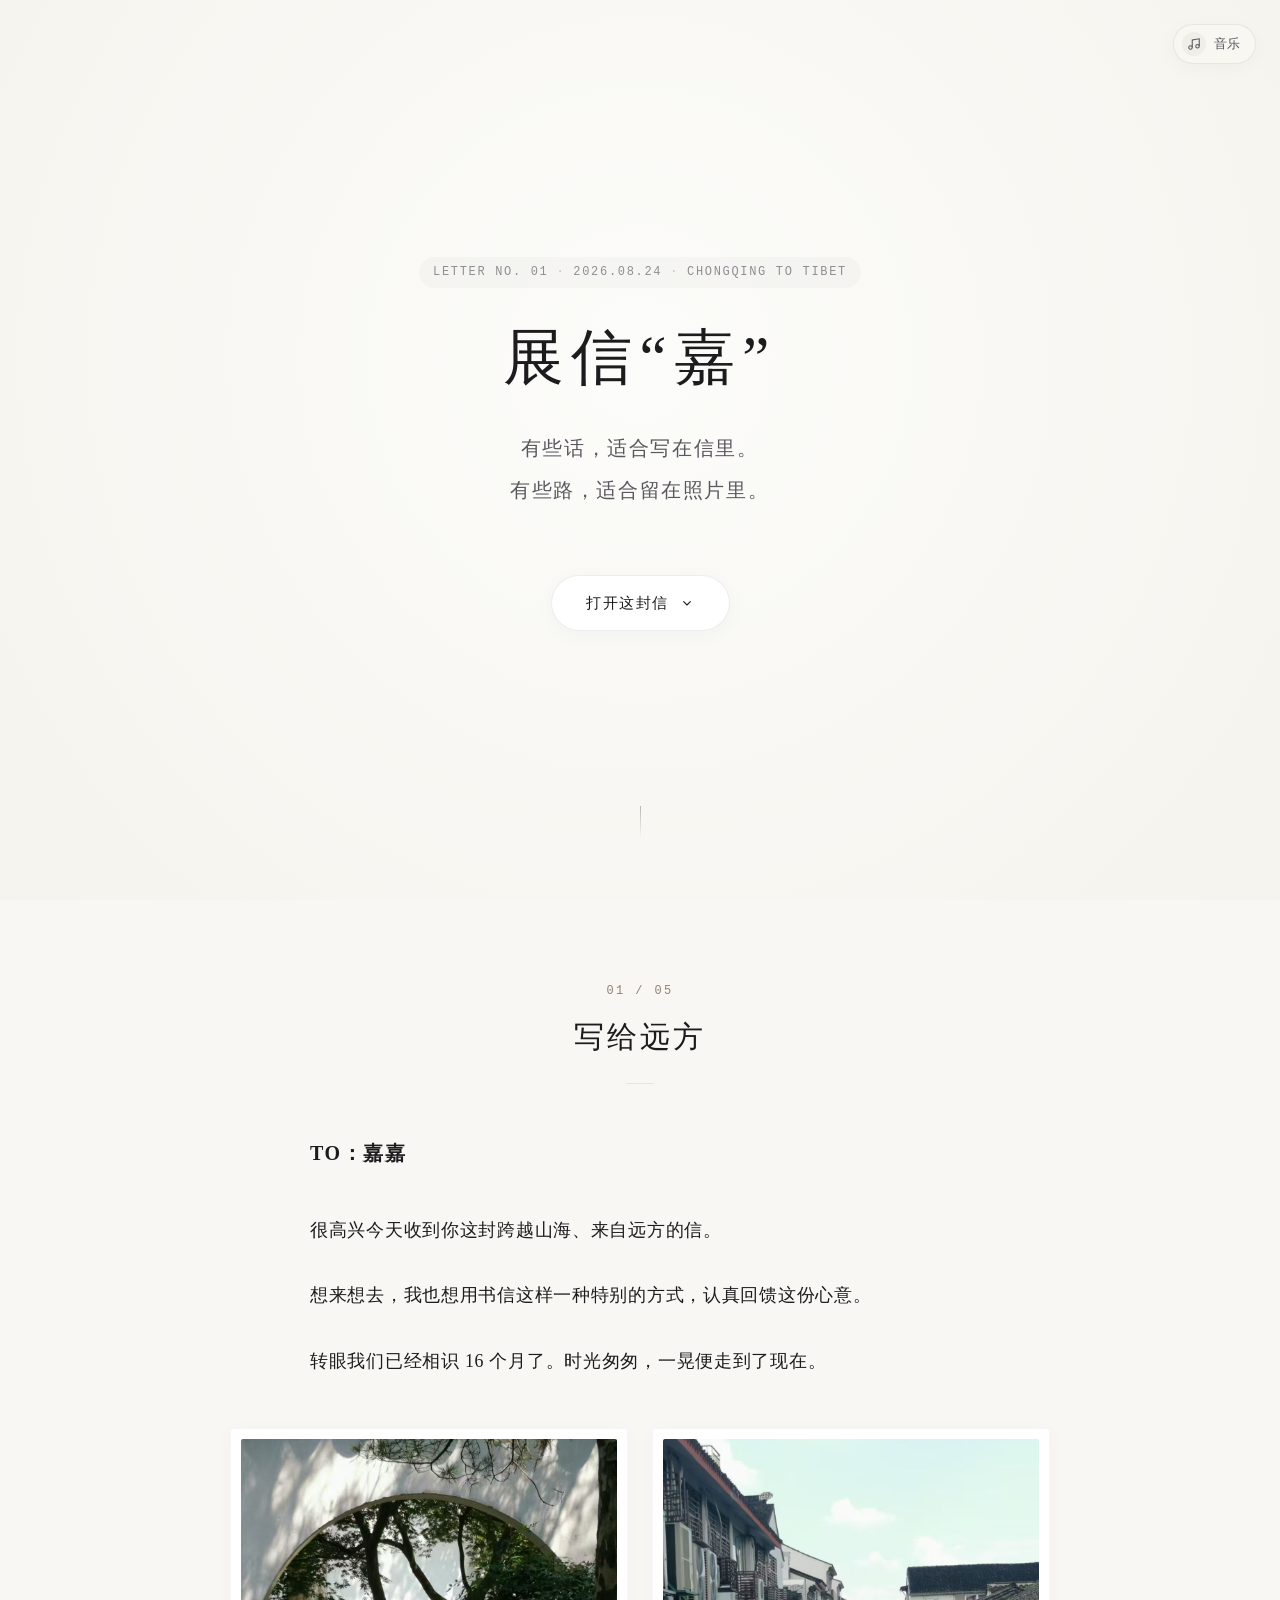
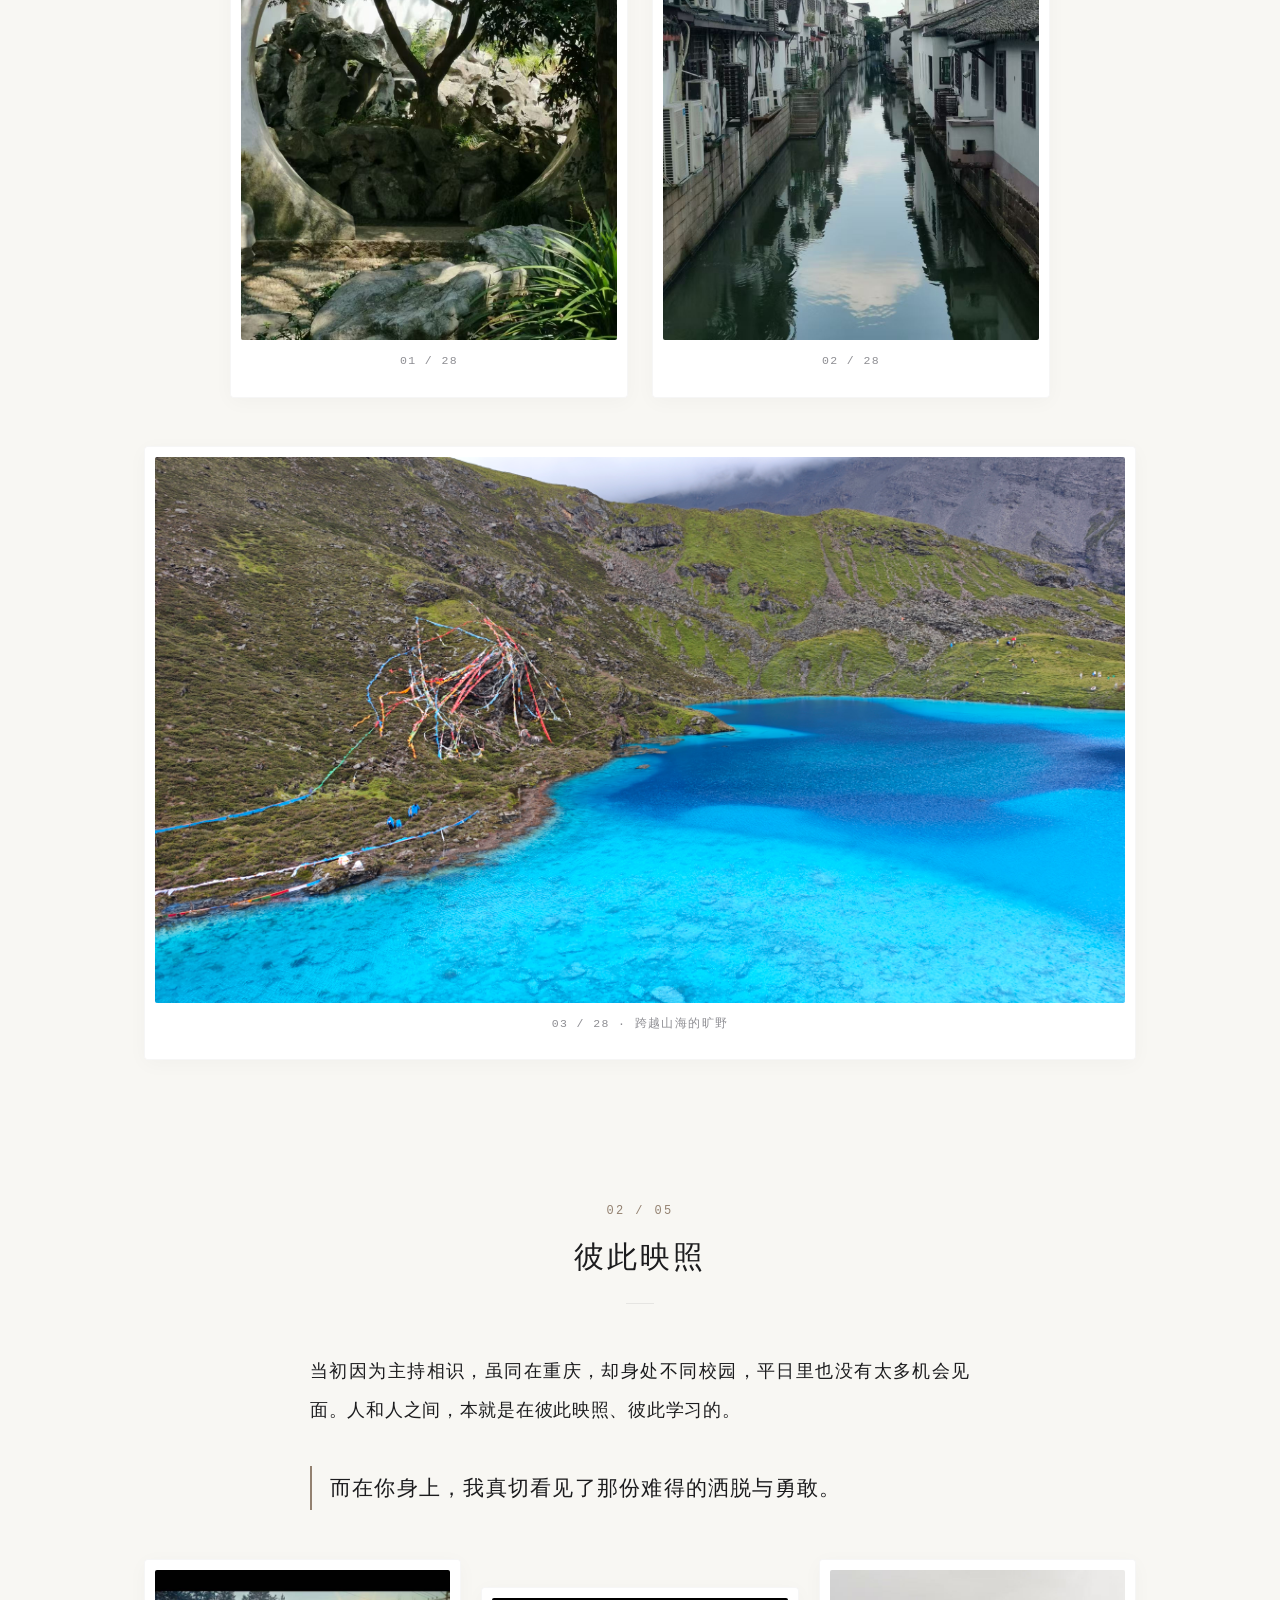
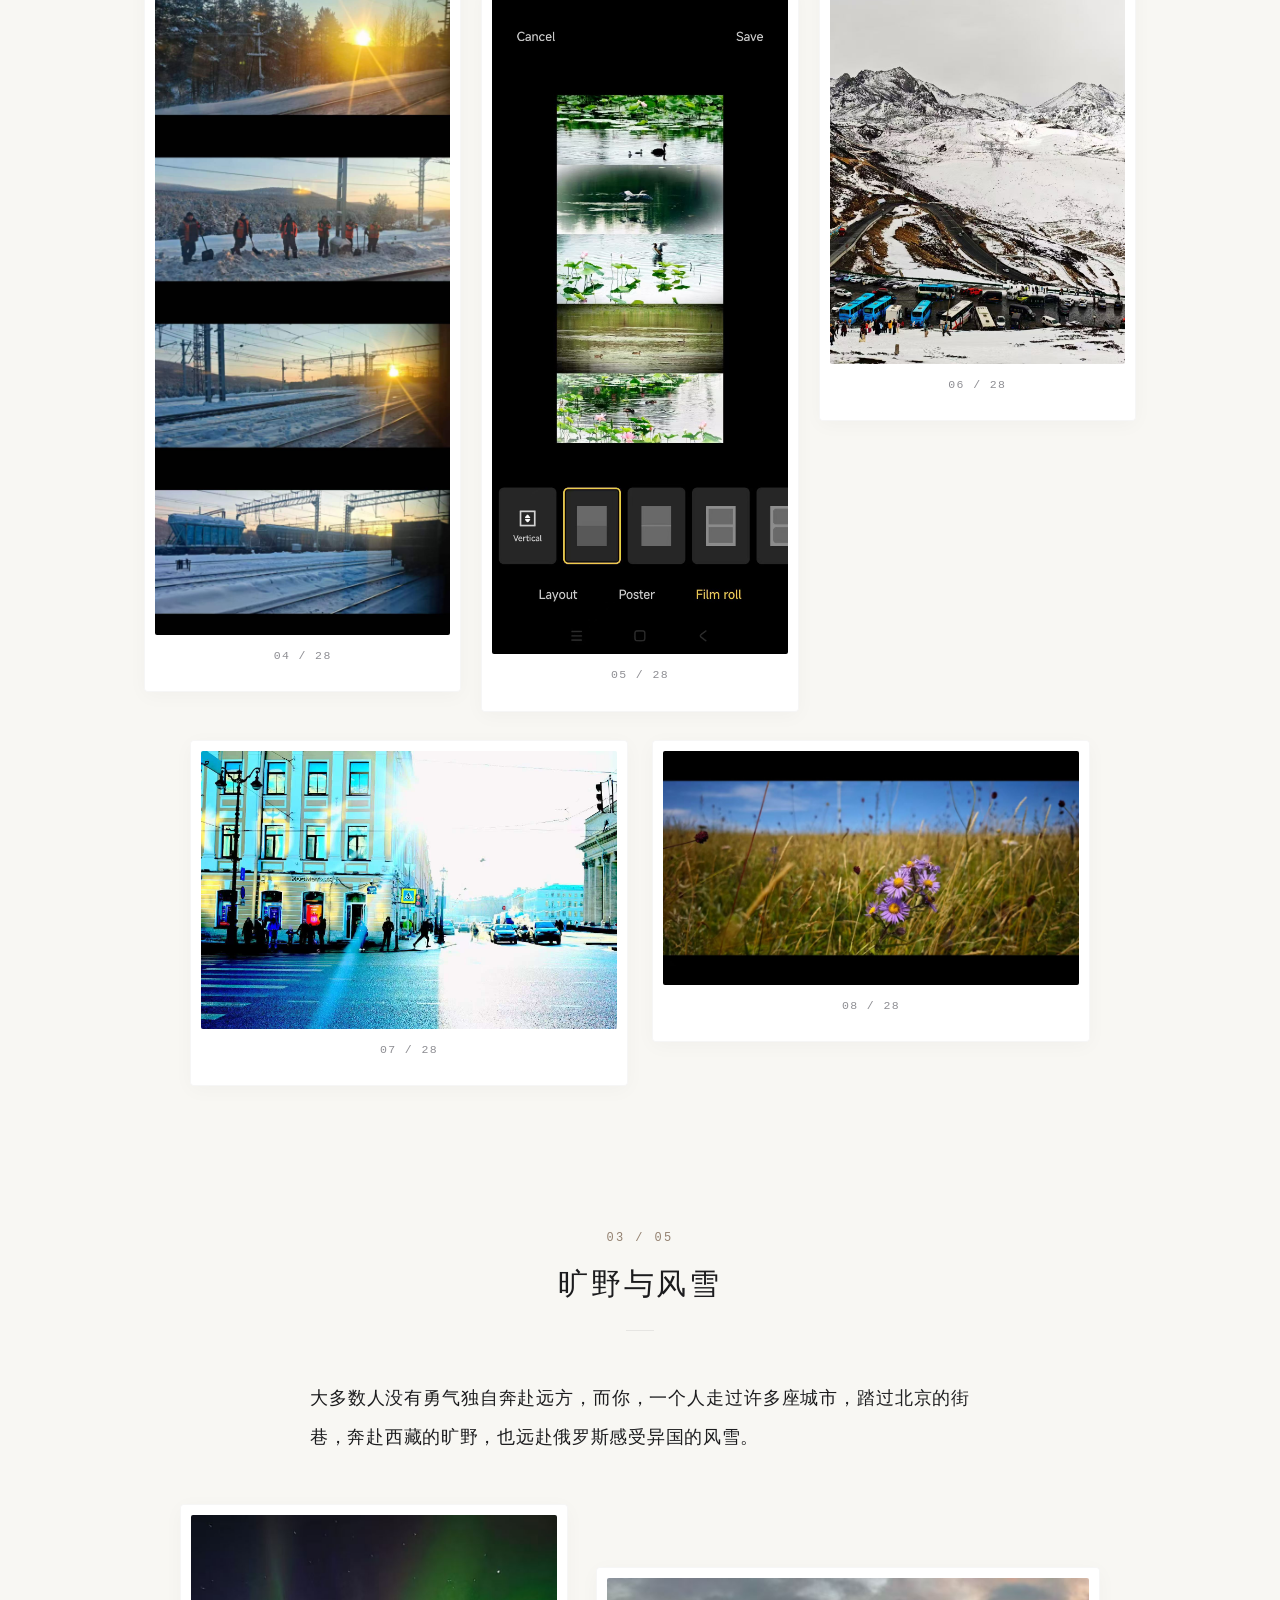
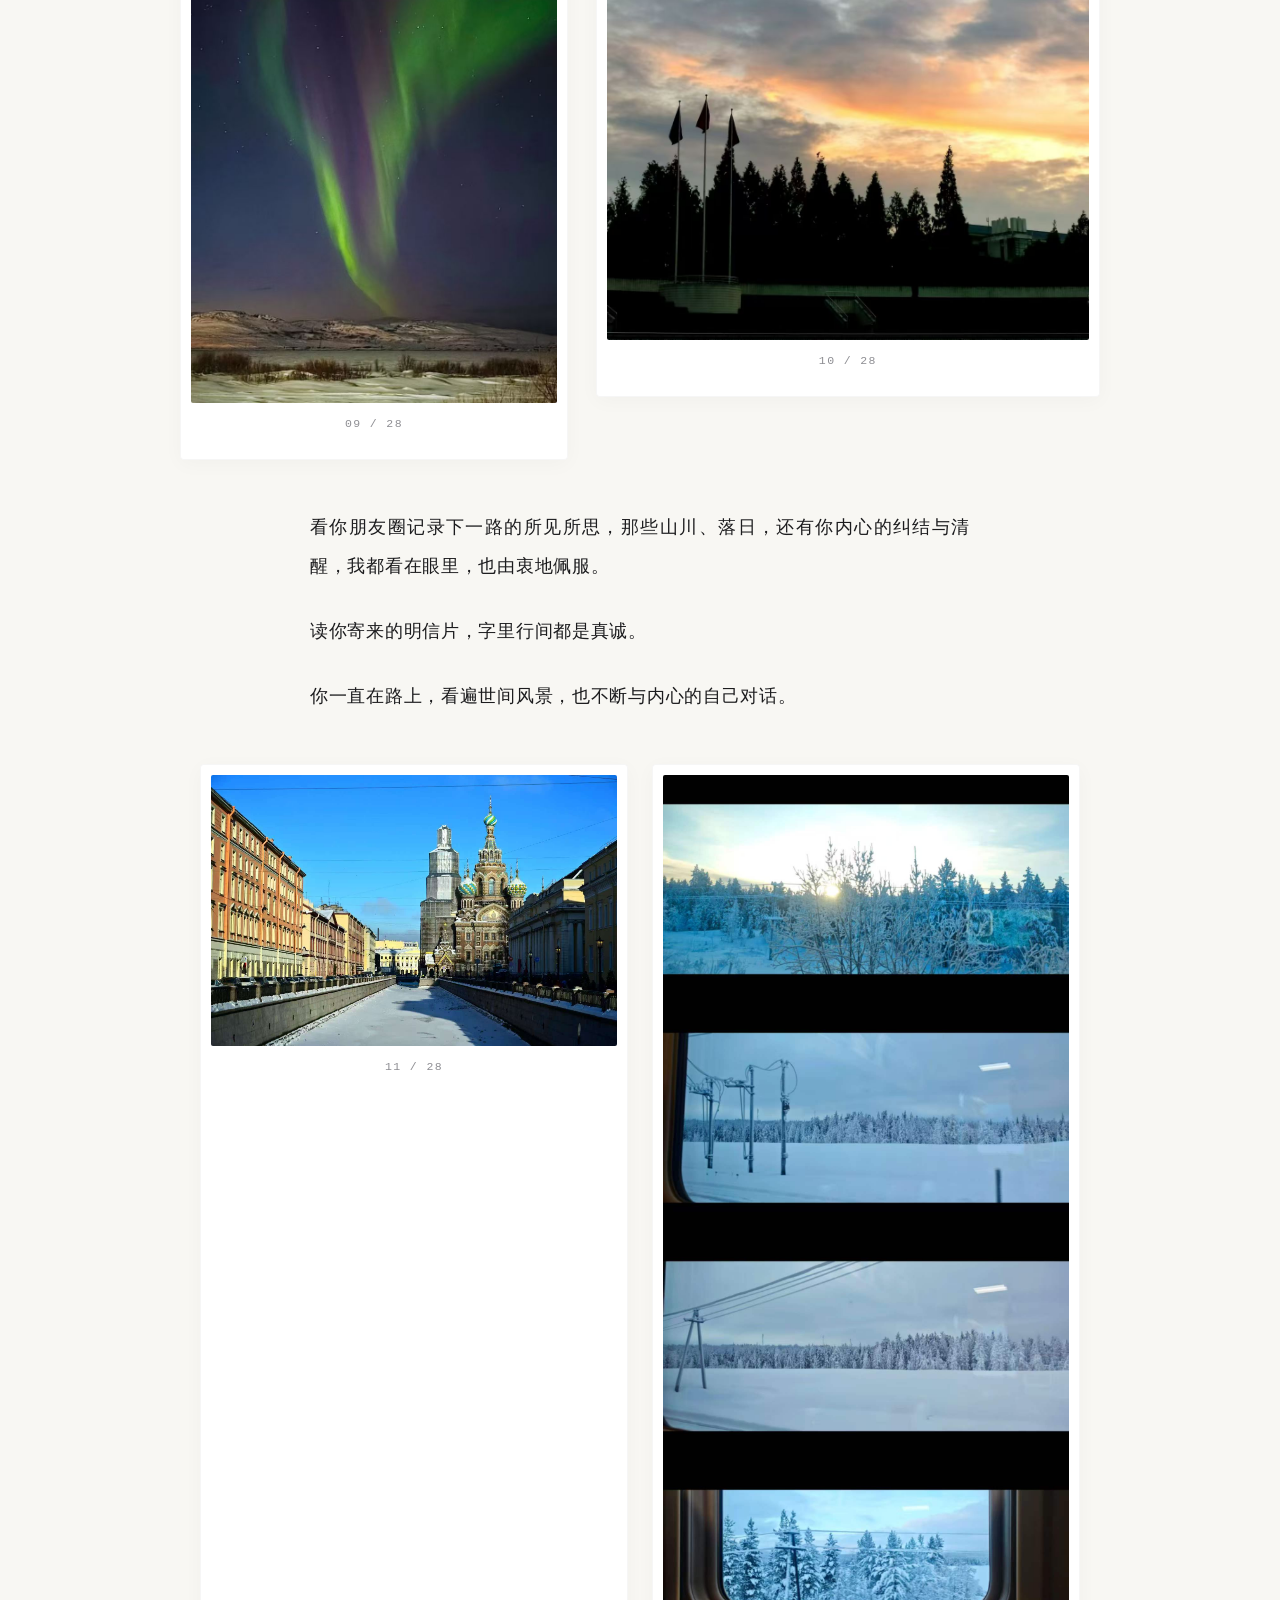
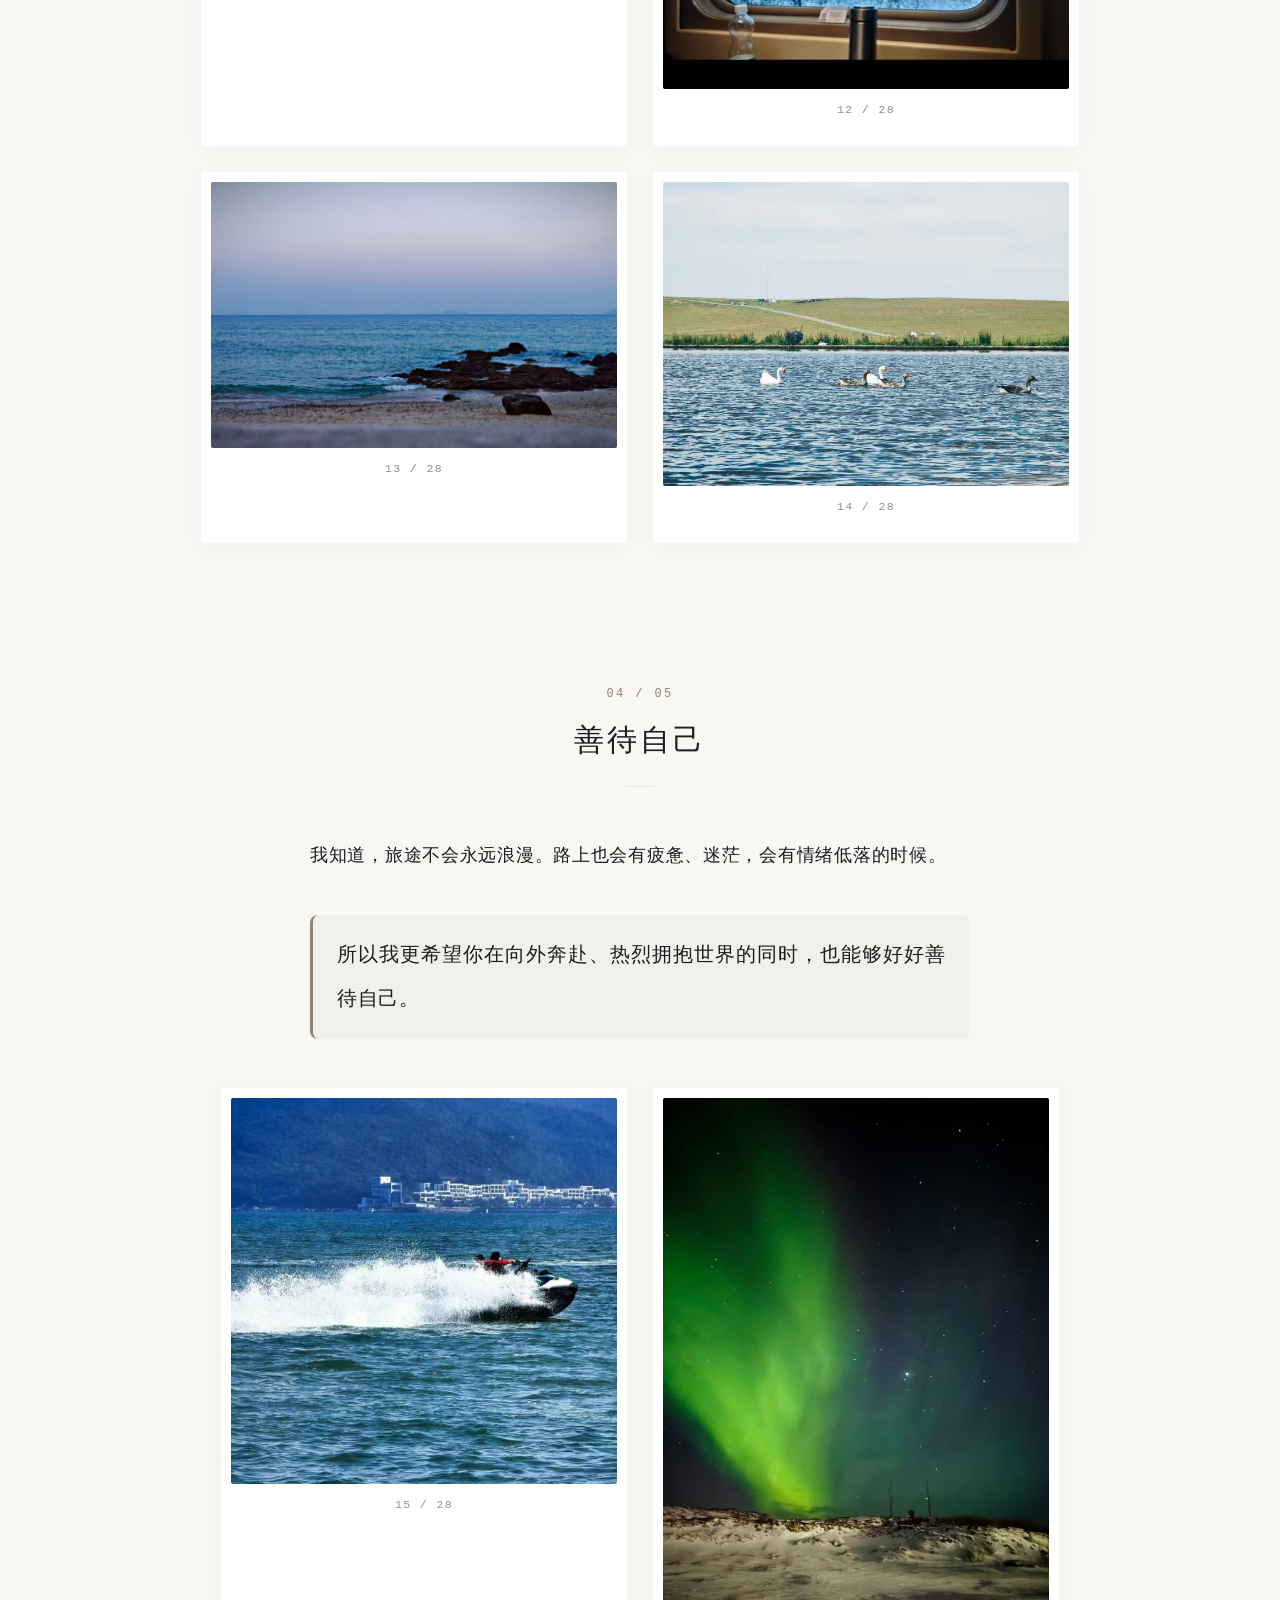
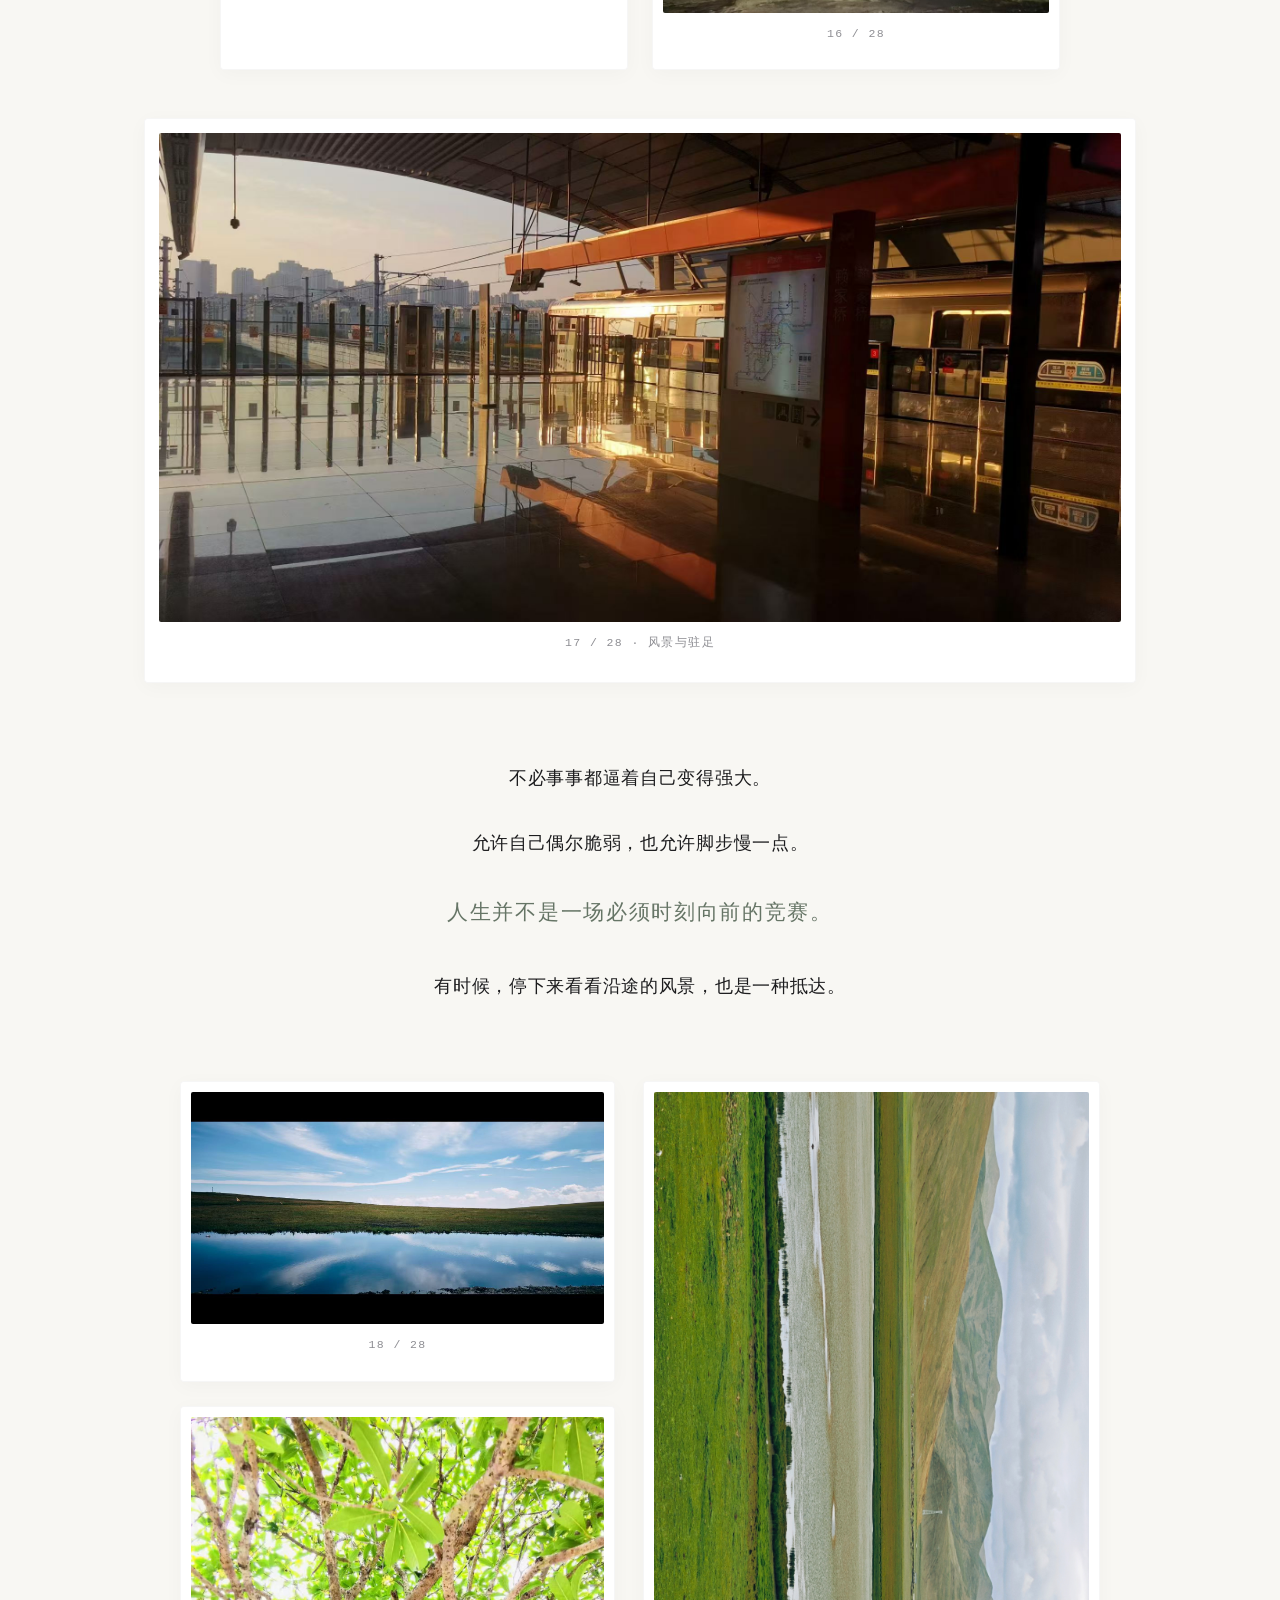
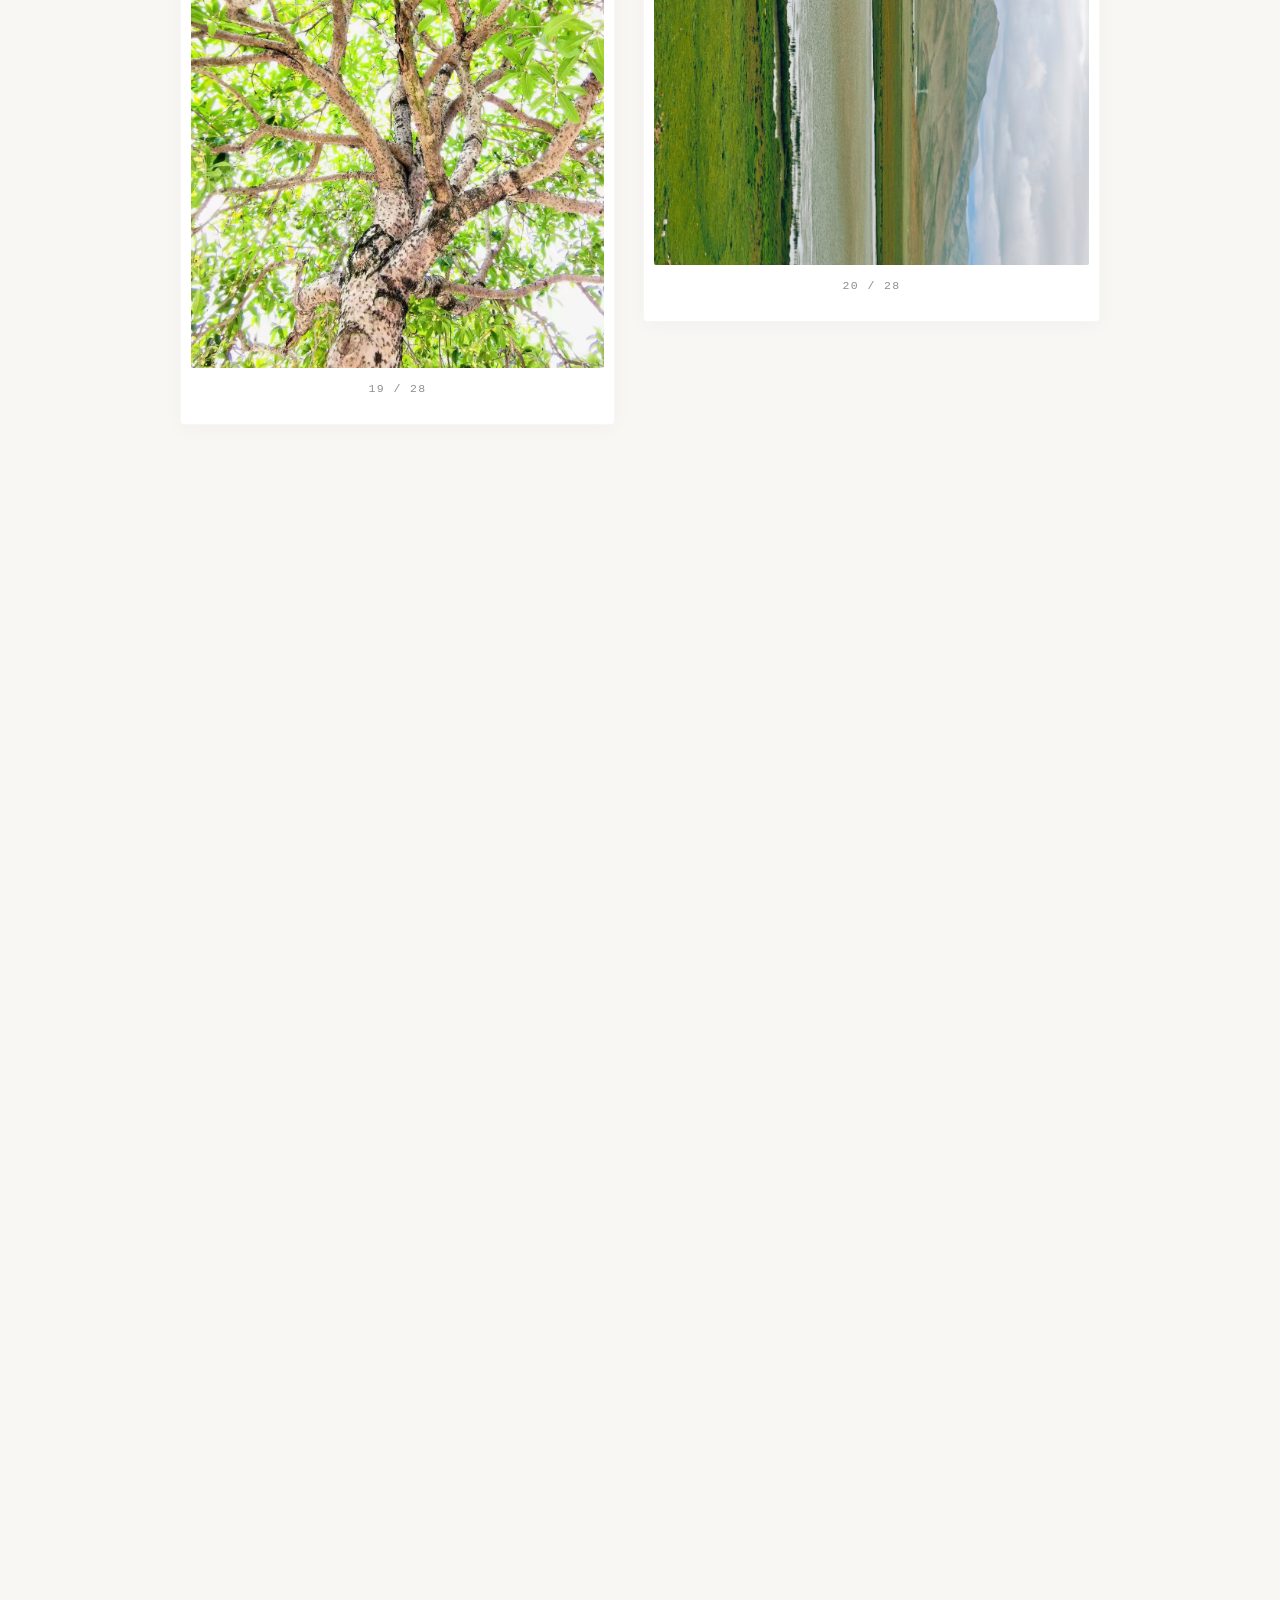
==== commit 88ec082f: "style: update main title and page title to 展信“嘉”" ====
--- a/outputs/index.html
+++ b/outputs/index.html
@@ -4,7 +4,7 @@
   <meta charset="UTF-8">
   <meta name="viewport" content="width=device-width, initial-scale=1.0, viewport-fit=cover">
   <meta name="description" content="一封写给远方朋友嘉嘉的回信与旅行摄影集。">
-  <title>给远方的你 — 展信佳</title>
+  <title>展信“嘉”</title>
   
   <link rel="stylesheet" href="style.css">
 </head>
@@ -44,7 +44,7 @@
           <span class="meta-loc">CHONGQING TO TIBET</span>
         </div>
 
-        <h1 class="cover-title reveal-item">给远方的你</h1>
+        <h1 class="cover-title reveal-item">展信“嘉”</h1>
 
         <div class="cover-subtitle reveal-item">
           <p>有些话，适合写在信里。</p>
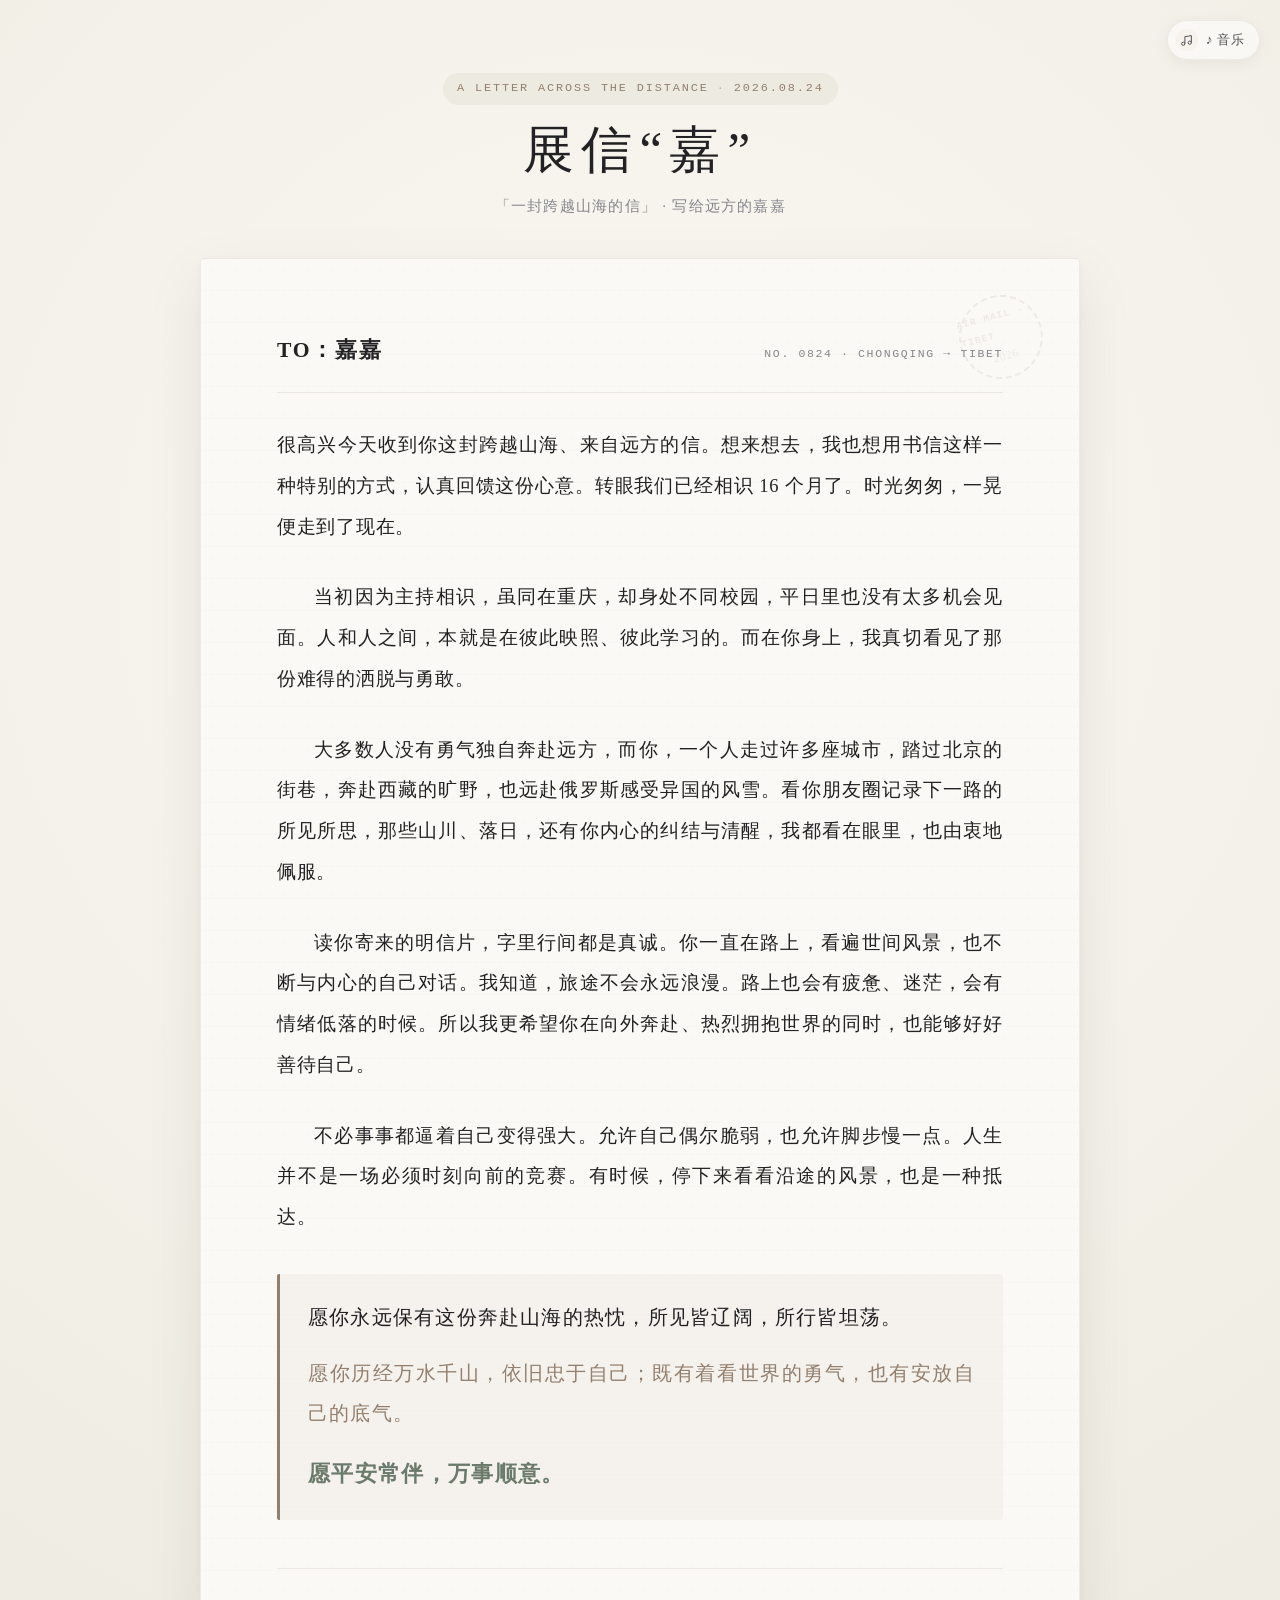
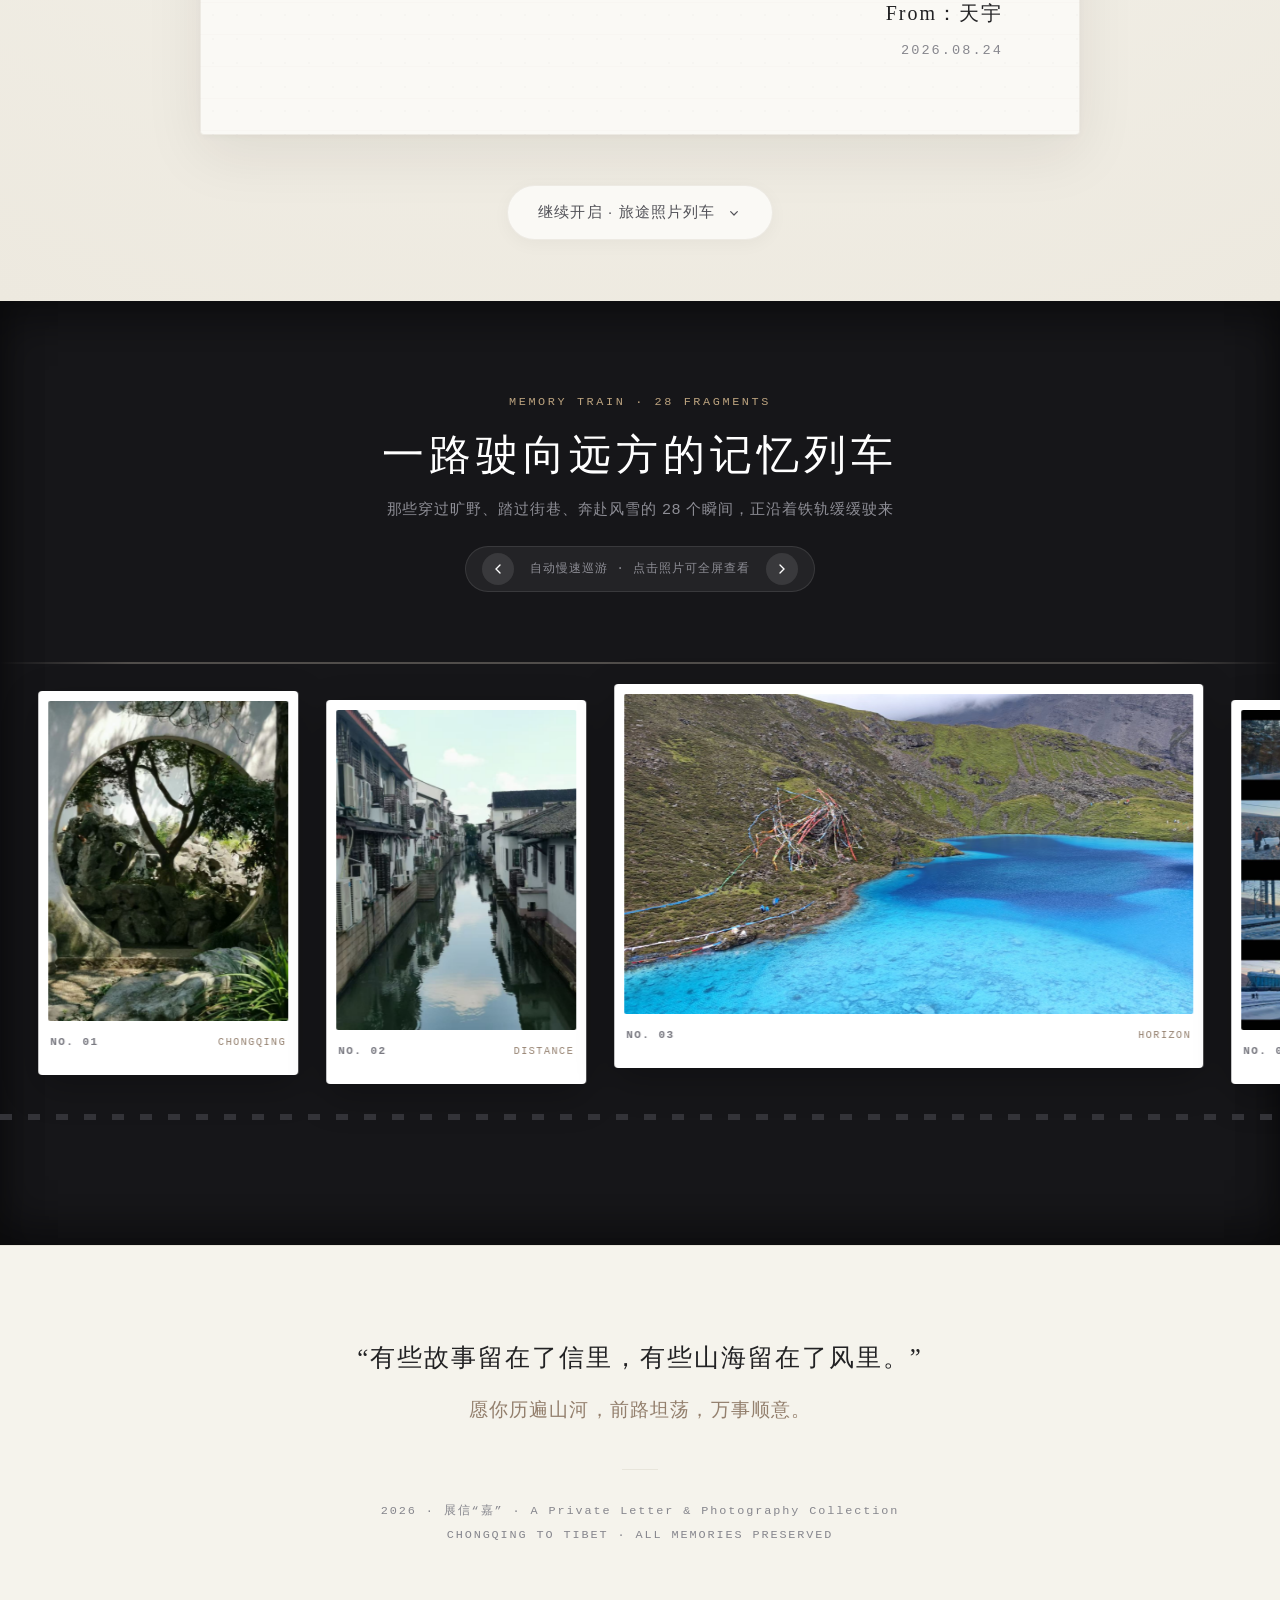
==== commit 5a107b80: "feat: redesign digital letter experience" ====
--- a/outputs/index.html
+++ b/outputs/index.html
@@ -3,14 +3,14 @@
 <head>
   <meta charset="UTF-8">
   <meta name="viewport" content="width=device-width, initial-scale=1.0, viewport-fit=cover">
-  <meta name="description" content="一封写给远方朋友嘉嘉的回信与旅行摄影集。">
+  <meta name="description" content="一封写给远方朋友嘉嘉的数字书信与旅途照片列车。">
   <title>展信“嘉”</title>
   
   <link rel="stylesheet" href="style.css">
 </head>
 <body>
 
-  <!-- 顶部阅读进度条 -->
+  <!-- 顶部阅读进度指示条 -->
   <div class="reading-progress" id="readingProgress" aria-hidden="true"></div>
 
   <!-- 悬浮微型音乐控制器 -->
@@ -23,408 +23,154 @@
           <circle cx="18" cy="16" r="3"></circle>
         </svg>
       </span>
-      <span class="audio-label" id="audioLabel">音乐</span>
+      <span class="audio-label" id="audioLabel">♪ 音乐</span>
     </button>
     <audio id="bgmAudio" src="assets/audio/bgm.mp3" preload="metadata" loop></audio>
   </aside>
 
-  <!-- 网页主体容器 -->
-  <div class="book-container">
+  <!-- 页面主容器 -->
+  <div class="page-wrapper">
 
     <!-- ==============================================
-         封面首屏 / Cover Hero
+         第一幕：信件首屏空间与完整信纸
          ============================================== -->
-    <header class="cover-section" id="cover">
-      <div class="cover-inner">
-        <div class="cover-meta reveal-item">
-          <span class="meta-tag">LETTER NO. 01</span>
-          <span class="meta-dot">·</span>
-          <span class="meta-date">2026.08.24</span>
-          <span class="meta-dot">·</span>
-          <span class="meta-loc">CHONGQING TO TIBET</span>
-        </div>
-
-        <h1 class="cover-title reveal-item">展信“嘉”</h1>
-
-        <div class="cover-subtitle reveal-item">
-          <p>有些话，适合写在信里。</p>
-          <p>有些路，适合留在照片里。</p>
-        </div>
-
-        <div class="cover-action reveal-item">
-          <a href="#letterStart" class="btn-open-letter" id="btnOpenLetter">
-            <span>打开这封信</span>
-            <svg class="icon-down" viewBox="0 0 24 24" fill="none" stroke="currentColor" stroke-width="1.6" stroke-linecap="round" stroke-linejoin="round">
-              <path d="M7 10l5 5 5-5"/>
-            </svg>
-          </a>
-        </div>
-      </div>
-
-      <div class="cover-scroll-hint" aria-hidden="true">
-        <span class="scroll-line"></span>
-      </div>
+    <header class="letter-stage" id="letterStage">
+      
+      <!-- 极简信封头部标识 -->
+      <div class="stage-header reveal-item">
+        <div class="letter-badge">
+          <span class="badge-tag">A LETTER ACROSS THE DISTANCE</span>
+          <span class="badge-dot">·</span>
+          <span class="badge-date">2026.08.24</span>
+        </div>
+        <h1 class="stage-title">展信“嘉”</h1>
+        <p class="stage-subtitle">「一封跨越山海的信」 · 写给远方的嘉嘉</p>
+      </div>
+
+      <!-- 核心信纸载体：完整展示的长信正文 -->
+      <div class="stationery-wrapper reveal-item">
+        <article class="stationery-paper" id="stationeryPaper">
+          
+          <!-- 邮戳与信纸防伪水印标记 -->
+          <div class="paper-watermark" aria-hidden="true">
+            <span class="stamp-circle">
+              <span class="stamp-text">AIR MAIL · TIBET</span>
+              <span class="stamp-sub">2026</span>
+            </span>
+          </div>
+
+          <!-- 信纸抬头 -->
+          <div class="letter-head">
+            <div class="salutation-text">TO：嘉嘉</div>
+            <div class="letter-postmark">NO. 0824 · CHONGQING → TIBET</div>
+          </div>
+
+          <!-- 信纸正文：自然流畅的长篇连续文章 -->
+          <div class="letter-body">
+            <p>很高兴今天收到你这封跨越山海、来自远方的信。想来想去，我也想用书信这样一种特别的方式，认真回馈这份心意。转眼我们已经相识 16 个月了。时光匆匆，一晃便走到了现在。</p>
+
+            <p>当初因为主持相识，虽同在重庆，却身处不同校园，平日里也没有太多机会见面。人和人之间，本就是在彼此映照、彼此学习的。而在你身上，我真切看见了那份难得的洒脱与勇敢。</p>
+
+            <p>大多数人没有勇气独自奔赴远方，而你，一个人走过许多座城市，踏过北京的街巷，奔赴西藏的旷野，也远赴俄罗斯感受异国的风雪。看你朋友圈记录下一路的所见所思，那些山川、落日，还有你内心的纠结与清醒，我都看在眼里，也由衷地佩服。</p>
+
+            <p>读你寄来的明信片，字里行间都是真诚。你一直在路上，看遍世间风景，也不断与内心的自己对话。我知道，旅途不会永远浪漫。路上也会有疲惫、迷茫，会有情绪低落的时候。所以我更希望你在向外奔赴、热烈拥抱世界的同时，也能够好好善待自己。</p>
+
+            <p>不必事事都逼着自己变得强大。允许自己偶尔脆弱，也允许脚步慢一点。人生并不是一场必须时刻向前的竞赛。有时候，停下来看看沿途的风景，也是一种抵达。</p>
+
+            <!-- 信件高潮：愿景与祝福语 -->
+            <div class="letter-wishes">
+              <div class="wish-line wish-line--primary">
+                愿你永远保有这份奔赴山海的热忱，<br class="mobile-br">所见皆辽阔，所行皆坦荡。
+              </div>
+              <div class="wish-line wish-line--secondary">
+                愿你历经万水千山，依旧忠于自己；<br class="mobile-br">既有着看世界的勇气，也有安放自己的底气。
+              </div>
+              <div class="wish-line wish-line--blessing">
+                愿平安常伴，万事顺意。
+              </div>
+            </div>
+          </div>
+
+          <!-- 信纸落款 -->
+          <div class="letter-foot">
+            <div class="signature-line">
+              <span class="sign-from">From：天宇</span>
+              <span class="sign-date">2026.08.24</span>
+            </div>
+          </div>
+
+        </article>
+      </div>
+
+      <!-- 导向照片列车的精致向下过渡 -->
+      <div class="scroll-transition reveal-item">
+        <a href="#trainSection" class="btn-scroll-train" id="btnScrollTrain">
+          <span class="scroll-prompt-text">继续开启 · 旅途照片列车</span>
+          <svg class="scroll-arrow-icon" viewBox="0 0 24 24" fill="none" stroke="currentColor" stroke-width="1.8" stroke-linecap="round" stroke-linejoin="round">
+            <path d="M7 10l5 5 5-5"/>
+          </svg>
+        </a>
+      </div>
+
     </header>
 
     <!-- ==============================================
-         信件正文与摄影叙事 / Main Letter Content
+         第二幕：旅途照片列车 (28 张记忆碎片横向铁轨展廊)
          ============================================== -->
-    <main class="letter-content" id="letterStart">
-
-      <!-- ==============================================
-           CHAPTER 01 / 写给远方
-           ============================================== -->
-      <section class="chapter-block" id="chapter1">
-        <div class="chapter-header reveal-item">
-          <div class="chapter-index">01 / 05</div>
-          <h2 class="chapter-title">写给远方</h2>
-          <div class="chapter-divider"></div>
-        </div>
-
-        <div class="letter-prose reveal-item">
-          <p class="salutation">TO：嘉嘉</p>
-          <p>很高兴今天收到你这封跨越山海、来自远方的信。</p>
-          <p>想来想去，我也想用书信这样一种特别的方式，认真回馈这份心意。</p>
-          <p>转眼我们已经相识 16 个月了。时光匆匆，一晃便走到了现在。</p>
-        </div>
-
-        <!-- 照片组 01：双联记忆卡片 + 宽幅山海 -->
-        <div class="photo-spread spread-diptych reveal-item">
-          <figure class="photo-card" data-index="1">
-            <div class="photo-frame">
-              <img src="assets/photos/1.jpg" alt="记忆碎片 01" loading="lazy" class="photo-img">
-            </div>
-            <figcaption class="photo-caption">01 / 28</figcaption>
-          </figure>
-
-          <figure class="photo-card" data-index="2">
-            <div class="photo-frame">
-              <img src="assets/photos/2.jpg" alt="记忆碎片 02" loading="lazy" class="photo-img">
-            </div>
-            <figcaption class="photo-caption">02 / 28</figcaption>
-          </figure>
-        </div>
-
-        <div class="photo-spread spread-wide reveal-item">
-          <figure class="photo-card photo-card--wide" data-index="3">
-            <div class="photo-frame">
-              <img src="assets/photos/3.jpg" alt="记忆碎片 03" loading="lazy" class="photo-img">
-            </div>
-            <figcaption class="photo-caption">03 / 28 · 跨越山海的旷野</figcaption>
-          </figure>
-        </div>
-      </section>
-
-      <!-- ==============================================
-           CHAPTER 02 / 彼此映照
-           ============================================== -->
-      <section class="chapter-block" id="chapter2">
-        <div class="chapter-header reveal-item">
-          <div class="chapter-index">02 / 05</div>
-          <h2 class="chapter-title">彼此映照</h2>
-          <div class="chapter-divider"></div>
-        </div>
-
-        <div class="letter-prose reveal-item">
-          <p>当初因为主持相识，虽同在重庆，却身处不同校园，平日里也没有太多机会见面。人和人之间，本就是在彼此映照、彼此学习的。</p>
-          <p class="emphasis-text">而在你身上，我真切看见了那份难得的洒脱与勇敢。</p>
-        </div>
-
-        <!-- 照片组 02：竖幅三联交错 + 宽幅地平线 -->
-        <div class="photo-spread spread-triptych reveal-item">
-          <figure class="photo-card" data-index="4">
-            <div class="photo-frame">
-              <img src="assets/photos/4.jpg" alt="记忆碎片 04" loading="lazy" class="photo-img">
-            </div>
-            <figcaption class="photo-caption">04 / 28</figcaption>
-          </figure>
-
-          <figure class="photo-card photo-card--offset" data-index="5">
-            <div class="photo-frame">
-              <img src="assets/photos/5.jpg" alt="记忆碎片 05" loading="lazy" class="photo-img">
-            </div>
-            <figcaption class="photo-caption">05 / 28</figcaption>
-          </figure>
-
-          <figure class="photo-card" data-index="6">
-            <div class="photo-frame">
-              <img src="assets/photos/6.jpg" alt="记忆碎片 06" loading="lazy" class="photo-img">
-            </div>
-            <figcaption class="photo-caption">06 / 28</figcaption>
-          </figure>
-        </div>
-
-        <div class="photo-spread spread-staggered reveal-item">
-          <figure class="photo-card" data-index="7">
-            <div class="photo-frame">
-              <img src="assets/photos/7.jpg" alt="记忆碎片 07" loading="lazy" class="photo-img">
-            </div>
-            <figcaption class="photo-caption">07 / 28</figcaption>
-          </figure>
-
-          <figure class="photo-card" data-index="8">
-            <div class="photo-frame">
-              <img src="assets/photos/8.jpg" alt="记忆碎片 08" loading="lazy" class="photo-img">
-            </div>
-            <figcaption class="photo-caption">08 / 28</figcaption>
-          </figure>
-        </div>
-      </section>
-
-      <!-- ==============================================
-           CHAPTER 03 / 旷野与风雪
-           ============================================== -->
-      <section class="chapter-block" id="chapter3">
-        <div class="chapter-header reveal-item">
-          <div class="chapter-index">03 / 05</div>
-          <h2 class="chapter-title">旷野与风雪</h2>
-          <div class="chapter-divider"></div>
-        </div>
-
-        <div class="letter-prose reveal-item">
-          <p>大多数人没有勇气独自奔赴远方，而你，一个人走过许多座城市，踏过北京的街巷，奔赴西藏的旷野，也远赴俄罗斯感受异国的风雪。</p>
-        </div>
-
-        <!-- 照片组 03-A：错落剪影与街巷 -->
-        <div class="photo-spread spread-asymmetric reveal-item">
-          <figure class="photo-card photo-card--vertical" data-index="9">
-            <div class="photo-frame">
-              <img src="assets/photos/9.jpg" alt="记忆碎片 09" loading="lazy" class="photo-img">
-            </div>
-            <figcaption class="photo-caption">09 / 28</figcaption>
-          </figure>
-
-          <figure class="photo-card photo-card--horizontal" data-index="10">
-            <div class="photo-frame">
-              <img src="assets/photos/10.jpg" alt="记忆碎片 10" loading="lazy" class="photo-img">
-            </div>
-            <figcaption class="photo-caption">10 / 28</figcaption>
-          </figure>
-        </div>
-
-        <div class="letter-prose reveal-item">
-          <p>看你朋友圈记录下一路的所见所思，那些山川、落日，还有你内心的纠结与清醒，我都看在眼里，也由衷地佩服。</p>
-          <p>读你寄来的明信片，字里行间都是真诚。</p>
-          <p>你一直在路上，看遍世间风景，也不断与内心的自己对话。</p>
-        </div>
-
-        <!-- 照片组 03-B：旅途画卷 11, 12, 13, 14 -->
-        <div class="photo-spread spread-gallery-2x2 reveal-item">
-          <figure class="photo-card" data-index="11">
-            <div class="photo-frame">
-              <img src="assets/photos/11.jpg" alt="记忆碎片 11" loading="lazy" class="photo-img">
-            </div>
-            <figcaption class="photo-caption">11 / 28</figcaption>
-          </figure>
-
-          <figure class="photo-card" data-index="12">
-            <div class="photo-frame">
-              <img src="assets/photos/12.jpg" alt="记忆碎片 12" loading="lazy" class="photo-img">
-            </div>
-            <figcaption class="photo-caption">12 / 28</figcaption>
-          </figure>
-
-          <figure class="photo-card" data-index="13">
-            <div class="photo-frame">
-              <img src="assets/photos/13.jpg" alt="记忆碎片 13" loading="lazy" class="photo-img">
-            </div>
-            <figcaption class="photo-caption">13 / 28</figcaption>
-          </figure>
-
-          <figure class="photo-card" data-index="14">
-            <div class="photo-frame">
-              <img src="assets/photos/14.jpg" alt="记忆碎片 14" loading="lazy" class="photo-img">
-            </div>
-            <figcaption class="photo-caption">14 / 28</figcaption>
-          </figure>
-        </div>
-      </section>
-
-      <!-- ==============================================
-           CHAPTER 04 / 善待自己与慢下来的力量
-           ============================================== -->
-      <section class="chapter-block" id="chapter4">
-        <div class="chapter-header reveal-item">
-          <div class="chapter-index">04 / 05</div>
-          <h2 class="chapter-title">善待自己</h2>
-          <div class="chapter-divider"></div>
-        </div>
-
-        <div class="letter-prose reveal-item">
-          <p>我知道，旅途不会永远浪漫。路上也会有疲惫、迷茫，会有情绪低落的时候。</p>
-          <p class="highlight-quote">所以我更希望你在向外奔赴、热烈拥抱世界的同时，也能够好好善待自己。</p>
-        </div>
-
-        <!-- 照片组 04-A：静谧时刻 15, 16 -->
-        <div class="photo-spread spread-duo reveal-item">
-          <figure class="photo-card" data-index="15">
-            <div class="photo-frame">
-              <img src="assets/photos/15.jpg" alt="记忆碎片 15" loading="lazy" class="photo-img">
-            </div>
-            <figcaption class="photo-caption">15 / 28</figcaption>
-          </figure>
-
-          <figure class="photo-card" data-index="16">
-            <div class="photo-frame">
-              <img src="assets/photos/16.jpg" alt="记忆碎片 16" loading="lazy" class="photo-img">
-            </div>
-            <figcaption class="photo-caption">16 / 28</figcaption>
-          </figure>
-        </div>
-
-        <!-- 电影宽幅过渡 17 -->
-        <div class="photo-spread spread-cinematic reveal-item">
-          <figure class="photo-card photo-card--cinematic" data-index="17">
-            <div class="photo-frame">
-              <img src="assets/photos/17.jpg" alt="记忆碎片 17" loading="lazy" class="photo-img">
-            </div>
-            <figcaption class="photo-caption">17 / 28 · 风景与驻足</figcaption>
-          </figure>
-        </div>
-
-        <div class="letter-prose letter-prose--spaced reveal-item">
-          <p>不必事事都逼着自己变得强大。</p>
-          <p>允许自己偶尔脆弱，也允许脚步慢一点。</p>
-          <p class="accent-line">人生并不是一场必须时刻向前的竞赛。</p>
-          <p>有时候，停下来看看沿途的风景，也是一种抵达。</p>
-        </div>
-
-        <!-- 照片组 04-B：18, 19, 20 -->
-        <div class="photo-spread spread-story reveal-item">
-          <div class="story-left">
-            <figure class="photo-card" data-index="18">
-              <div class="photo-frame">
-                <img src="assets/photos/18.jpg" alt="记忆碎片 18" loading="lazy" class="photo-img">
-              </div>
-              <figcaption class="photo-caption">18 / 28</figcaption>
-            </figure>
-            <figure class="photo-card" data-index="19">
-              <div class="photo-frame">
-                <img src="assets/photos/19.jpg" alt="记忆碎片 19" loading="lazy" class="photo-img">
-              </div>
-              <figcaption class="photo-caption">19 / 28</figcaption>
-            </figure>
-          </div>
-
-          <div class="story-right">
-            <figure class="photo-card photo-card--tall" data-index="20">
-              <div class="photo-frame">
-                <img src="assets/photos/20.jpg" alt="记忆碎片 20" loading="lazy" class="photo-img">
-              </div>
-              <figcaption class="photo-caption">20 / 28</figcaption>
-            </figure>
-          </div>
-        </div>
-      </section>
-
-      <!-- ==============================================
-           CHAPTER 05 / 愿你所见皆辽阔 (情绪高潮与祝福)
-           ============================================== -->
-      <section class="chapter-block chapter-block--climax" id="chapter5">
-        <div class="chapter-header reveal-item">
-          <div class="chapter-index">05 / 05</div>
-          <h2 class="chapter-title">所见皆辽阔</h2>
-          <div class="chapter-divider"></div>
-        </div>
-
-        <!-- 视觉高潮 01 -->
-        <div class="climax-banner reveal-item">
-          <div class="quote-mark">“</div>
-          <p class="climax-text-main">愿你永远保有这份奔赴山海的热忱，</p>
-          <p class="climax-text-sub">所见皆辽阔，所行皆坦荡。</p>
-        </div>
-
-        <!-- 照片组 05-A：群山与光影 21, 22, 23, 24, 25 -->
-        <div class="photo-spread spread-mosaic reveal-item">
-          <div class="mosaic-top">
-            <figure class="photo-card" data-index="21">
-              <div class="photo-frame">
-                <img src="assets/photos/21.jpg" alt="记忆碎片 21" loading="lazy" class="photo-img">
-              </div>
-              <figcaption class="photo-caption">21 / 28</figcaption>
-            </figure>
-            <figure class="photo-card" data-index="22">
-              <div class="photo-frame">
-                <img src="assets/photos/22.jpg" alt="记忆碎片 22" loading="lazy" class="photo-img">
-              </div>
-              <figcaption class="photo-caption">22 / 28</figcaption>
-            </figure>
-          </div>
-
-          <div class="mosaic-bottom">
-            <figure class="photo-card" data-index="23">
-              <div class="photo-frame">
-                <img src="assets/photos/23.jpg" alt="记忆碎片 23" loading="lazy" class="photo-img">
-              </div>
-              <figcaption class="photo-caption">23 / 28</figcaption>
-            </figure>
-            <figure class="photo-card" data-index="24">
-              <div class="photo-frame">
-                <img src="assets/photos/24.jpg" alt="记忆碎片 24" loading="lazy" class="photo-img">
-              </div>
-              <figcaption class="photo-caption">24 / 28</figcaption>
-            </figure>
-            <figure class="photo-card" data-index="25">
-              <div class="photo-frame">
-                <img src="assets/photos/25.jpg" alt="记忆碎片 25" loading="lazy" class="photo-img">
-              </div>
-              <figcaption class="photo-caption">25 / 28</figcaption>
-            </figure>
-          </div>
-        </div>
-
-        <!-- 视觉高潮 02 -->
-        <div class="climax-banner climax-banner--secondary reveal-item">
-          <p class="climax-text-main">愿你历经万水千山，依旧忠于自己；</p>
-          <p class="climax-text-sub">既有着看世界的勇气，</p>
-          <p class="climax-text-sub">也有安放自己的底气。</p>
-        </div>
-
-        <!-- 照片组 05-B：26, 27 -->
-        <div class="photo-spread spread-duo-clean reveal-item">
-          <figure class="photo-card" data-index="26">
-            <div class="photo-frame">
-              <img src="assets/photos/26.jpg" alt="记忆碎片 26" loading="lazy" class="photo-img">
-            </div>
-            <figcaption class="photo-caption">26 / 28</figcaption>
-          </figure>
-          <figure class="photo-card" data-index="27">
-            <div class="photo-frame">
-              <img src="assets/photos/27.jpg" alt="记忆碎片 27" loading="lazy" class="photo-img">
-            </div>
-            <figcaption class="photo-caption">27 / 28</figcaption>
-          </figure>
-        </div>
-
-        <!-- 最终祝福与落款 -->
-        <div class="epilogue-section reveal-item">
-          <p class="final-wish">愿平安常伴，万事顺意。</p>
-          
-          <div class="signature-block">
-            <div class="signature-from">From：天宇</div>
-            <div class="signature-date">2026.08.24</div>
-          </div>
-        </div>
-
-        <!-- 终章收尾照片 28 -->
-        <div class="final-photo-spread reveal-item">
-          <figure class="photo-card photo-card--final" data-index="28">
-            <div class="photo-frame">
-              <img src="assets/photos/28.jpg" alt="记忆碎片 28 · 尾声" loading="lazy" class="photo-img">
-            </div>
-            <figcaption class="photo-caption">28 / 28 · 终章 · 山河长在</figcaption>
-          </figure>
-        </div>
-
-      </section>
-
-    </main>
-
-    <!-- 页脚 -->
-    <footer class="site-footer reveal-item">
-      <div class="footer-inner">
-        <p class="footer-note">A Private Letter & Photography Collection</p>
-        <p class="footer-copy">2026 · 给远方的嘉嘉</p>
+    <section class="train-section" id="trainSection">
+      
+      <!-- 章节标头 -->
+      <div class="train-header reveal-item">
+        <div class="train-meta-tag">MEMORY TRAIN · 28 FRAGMENTS</div>
+        <h2 class="train-title">一路驶向远方的记忆列车</h2>
+        <p class="train-desc">那些穿过旷野、踏过街巷、奔赴风雪的 28 个瞬间，正沿着铁轨缓缓驶来</p>
+        
+        <!-- 列车操作指示与控制按钮 -->
+        <div class="train-controls">
+          <button class="train-nav-btn" id="trainPrevBtn" aria-label="向左滚动">
+            <svg viewBox="0 0 24 24" fill="none" stroke="currentColor" stroke-width="2" stroke-linecap="round"><path d="M15 18l-6-6 6-6"/></svg>
+          </button>
+          <span class="train-status-text" id="trainStatusText">自动慢速巡游 · 点击照片可全屏查看</span>
+          <button class="train-nav-btn" id="trainNextBtn" aria-label="向右滚动">
+            <svg viewBox="0 0 24 24" fill="none" stroke="currentColor" stroke-width="2" stroke-linecap="round"><path d="M9 18l6-6-6-6"/></svg>
+          </button>
+        </div>
+      </div>
+
+      <!-- 铁轨与照片列车运动轨道 -->
+      <div class="train-viewport" id="trainViewport">
+        
+        <!-- 铁轨顶线装饰 -->
+        <div class="rail-line rail-line--top" aria-hidden="true"></div>
+
+        <!-- 连续滚动的照片车厢容器 -->
+        <div class="train-track" id="trainTrack">
+          <!-- 由脚本智能注入 28 张车厢照片卡片，并保持平滑无缝循环 -->
+        </div>
+
+        <!-- 铁轨底线与枕木刻度 -->
+        <div class="rail-line rail-line--bottom" aria-hidden="true">
+          <div class="rail-sleepers"></div>
+        </div>
+
+      </div>
+
+    </section>
+
+    <!-- ==============================================
+         第三幕：终章留白与致意
+         ============================================== -->
+    <footer class="epilogue-section reveal-item">
+      <div class="epilogue-inner">
+        <div class="epilogue-quote">
+          <p class="quote-main">“有些故事留在了信里，有些山海留在了风里。”</p>
+          <p class="quote-sub">愿你历遍山河，前路坦荡，万事顺意。</p>
+        </div>
+        <div class="epilogue-divider"></div>
+        <div class="epilogue-meta">
+          <p class="meta-collection">2026 · 展信“嘉” · A Private Letter & Photography Collection</p>
+          <p class="meta-sign">CHONGQING TO TIBET · ALL MEMORIES PRESERVED</p>
+        </div>
       </div>
     </footer>
 
@@ -441,8 +187,16 @@
         <line x1="6" y1="6" x2="18" y2="18"></line>
       </svg>
     </button>
+    <button class="lightbox-nav lightbox-nav--prev" id="lightboxPrev" aria-label="上一张">
+      <svg viewBox="0 0 24 24" fill="none" stroke="currentColor" stroke-width="2" stroke-linecap="round"><path d="M15 18l-6-6 6-6"/></svg>
+    </button>
+    <button class="lightbox-nav lightbox-nav--next" id="lightboxNext" aria-label="下一张">
+      <svg viewBox="0 0 24 24" fill="none" stroke="currentColor" stroke-width="2" stroke-linecap="round"><path d="M9 18l6-6-6-6"/></svg>
+    </button>
     <div class="lightbox-content">
-      <img src="" alt="" class="lightbox-img" id="lightboxImg">
+      <div class="lightbox-image-wrap">
+        <img src="" alt="" class="lightbox-img" id="lightboxImg">
+      </div>
       <div class="lightbox-info">
         <span class="lightbox-counter" id="lightboxCounter"></span>
         <span class="lightbox-caption" id="lightboxCaption"></span>
--- a/outputs/style.css
+++ b/outputs/style.css
@@ -1,48 +1,44 @@
 /* ==========================================================================
-   CSS Variables & Typography System
+   CSS Variables & Photography Book Design Tokens
    ========================================================================== */
 :root {
-  --bg-primary: #F8F7F3;
-  --bg-card: #FFFFFF;
-  --bg-subtle: #F0EEE9;
-  --bg-dark: #141416;
+  --bg-desk: #F3F1EA;
+  --bg-paper: #FAF9F5;
+  --bg-paper-alt: #F5F3EC;
+  --bg-train: #161619;
+  --bg-train-card: #202024;
+  --bg-card-photo: #FFFFFF;
   
-  --text-primary: #1C1C1E;
-  --text-secondary: #58585E;
-  --text-muted: #8E8E93;
-  --text-light: #A2A2A8;
-
-  --accent-sage: #667566;
-  --accent-earth: #938170;
-  --accent-gold: #B8A383;
+  --text-ink: #222224;
+  --text-ink-secondary: #525258;
+  --text-ink-muted: #86868D;
+  --text-train-light: #F0F0F2;
+  --text-train-muted: #8E8E96;
+
+  --accent-earth: #937F6D;
+  --accent-sage: #6B7B6B;
+  --accent-gold: #BCA37F;
+  --accent-rail: #D8CEBE;
   
-  --border-subtle: rgba(28, 28, 30, 0.08);
-  --border-light: rgba(28, 28, 30, 0.04);
-  
+  --border-paper: rgba(140, 120, 100, 0.12);
+  --border-subtle: rgba(30, 30, 30, 0.06);
+  --border-train: rgba(255, 255, 255, 0.1);
+
   --font-serif: "Songti SC", "Source Han Serif SC", "Noto Serif SC", "STSong", "SimSun", "Georgia", serif;
   --font-sans: "PingFang SC", "Hiragino Sans GB", "Microsoft YaHei", "Noto Sans SC", -apple-system, BlinkMacSystemFont, "Segoe UI", Roboto, sans-serif;
   --font-mono: "SF Mono", "Menlo", "Monaco", "Courier New", monospace;
-  
-  --space-xs: 8px;
-  --space-sm: 16px;
-  --space-md: 28px;
-  --space-lg: 48px;
-  --space-xl: 80px;
-  --space-2xl: 120px;
-  
-  --container-max: 1040px;
-  --text-max: 660px;
-  
+
+  --shadow-paper: 0 20px 60px rgba(35, 25, 15, 0.08), 0 2px 8px rgba(0, 0, 0, 0.04);
+  --shadow-photo: 0 12px 36px rgba(0, 0, 0, 0.25);
+  --shadow-hover: 0 20px 50px rgba(0, 0, 0, 0.35);
+
+  --radius-xs: 2px;
   --radius-sm: 4px;
   --radius-md: 8px;
   --radius-full: 9999px;
-  
-  --shadow-subtle: 0 4px 20px rgba(0, 0, 0, 0.03);
-  --shadow-medium: 0 10px 30px rgba(0, 0, 0, 0.06);
-  --shadow-float: 0 16px 40px rgba(0, 0, 0, 0.08);
 
   --transition-smooth: all 0.7s cubic-bezier(0.16, 1, 0.3, 1);
-  --transition-quick: all 0.3s ease;
+  --transition-fast: all 0.25s ease;
 }
 
 /* ==========================================================================
@@ -59,16 +55,16 @@
   scroll-behavior: smooth;
   -webkit-text-size-adjust: 100%;
   text-size-adjust: 100%;
-  background-color: var(--bg-primary);
-  color: var(--text-primary);
+  background-color: var(--bg-desk);
+  color: var(--text-ink);
 }
 
 body {
   font-family: var(--font-sans);
-  background-color: var(--bg-primary);
-  color: var(--text-primary);
-  line-height: 1.95;
-  letter-spacing: 0.03em;
+  background-color: var(--bg-desk);
+  color: var(--text-ink);
+  line-height: 2;
+  letter-spacing: 0.035em;
   overflow-x: hidden;
   -webkit-font-smoothing: antialiased;
   -moz-osx-font-smoothing: grayscale;
@@ -102,12 +98,12 @@
   position: fixed;
   top: 0;
   left: 0;
-  height: 2px;
+  height: 2.5px;
   width: 0%;
-  background-color: var(--accent-earth);
+  background: linear-gradient(90deg, var(--accent-earth), var(--accent-gold));
   z-index: 1000;
   transition: width 0.1s linear;
-  opacity: 0.85;
+  opacity: 0.9;
 }
 
 /* ==========================================================================
@@ -115,8 +111,8 @@
    ========================================================================== */
 .audio-widget {
   position: fixed;
-  top: 24px;
-  right: 24px;
+  top: 20px;
+  right: 20px;
   z-index: 900;
 }
 
@@ -125,52 +121,52 @@
   align-items: center;
   gap: 8px;
   padding: 6px 14px 6px 8px;
-  background: rgba(248, 247, 243, 0.85);
-  backdrop-filter: blur(12px);
-  -webkit-backdrop-filter: blur(12px);
-  border: 1px solid var(--border-subtle);
+  background: rgba(250, 249, 245, 0.88);
+  backdrop-filter: blur(16px);
+  -webkit-backdrop-filter: blur(16px);
+  border: 1px solid var(--border-paper);
   border-radius: var(--radius-full);
-  box-shadow: var(--shadow-subtle);
-  color: var(--text-secondary);
+  box-shadow: 0 4px 16px rgba(0, 0, 0, 0.05);
+  color: var(--text-ink-secondary);
   font-size: 0.82rem;
-  letter-spacing: 0.05em;
-  transition: var(--transition-quick);
+  letter-spacing: 0.06em;
+  transition: var(--transition-fast);
   cursor: pointer;
   user-select: none;
   -webkit-tap-highlight-color: transparent;
 }
 
 .audio-btn:hover {
-  background: rgba(255, 255, 255, 0.95);
-  color: var(--text-primary);
-  border-color: rgba(28, 28, 30, 0.18);
+  background: #FFF;
+  color: var(--text-ink);
   transform: translateY(-1px);
+  box-shadow: 0 6px 20px rgba(0, 0, 0, 0.08);
 }
 
 .audio-disc {
-  width: 24px;
-  height: 24px;
+  width: 22px;
+  height: 22px;
   border-radius: 50%;
-  background: var(--bg-subtle);
+  background: var(--bg-paper-alt);
   display: flex;
   align-items: center;
   justify-content: center;
-  transition: var(--transition-quick);
+  transition: var(--transition-fast);
 }
 
 .audio-icon {
-  width: 14px;
-  height: 14px;
+  width: 13px;
+  height: 13px;
 }
 
 .audio-btn.is-playing .audio-disc {
-  background: var(--text-primary);
+  background: var(--text-ink);
   color: #FFF;
   animation: spinSlow 8s linear infinite;
 }
 
 .audio-btn.is-playing {
-  border-color: var(--accent-earth);
+  border-color: var(--accent-gold);
 }
 
 @keyframes spinSlow {
@@ -179,569 +175,564 @@
 }
 
 /* ==========================================================================
-   Layout Containers
-   ========================================================================== */
-.book-container {
+   Stage 1: The Stationery Space (信件首屏空间)
+   ========================================================================== */
+.page-wrapper {
   width: 100%;
   margin: 0 auto;
   position: relative;
 }
 
-/* ==========================================================================
-   Cover Screen (Quiet Minimal Hero)
-   ========================================================================== */
-.cover-section {
+.letter-stage {
   min-height: 100vh;
   min-height: 100dvh;
+  padding: 70px 20px 60px;
   display: flex;
   flex-direction: column;
-  justify-content: space-between;
-  align-items: center;
-  padding: 10vh 24px 6vh;
+  align-items: center;
+  background: radial-gradient(circle at 50% 30%, #F9F8F2 0%, #EDE9DF 100%);
+  position: relative;
+}
+
+.stage-header {
   text-align: center;
-  position: relative;
-  background: radial-gradient(circle at 50% 40%, #FCFCFA 0%, #F5F3ED 100%);
-}
-
-.cover-inner {
-  max-width: 680px;
-  margin: auto 0;
-  display: flex;
-  flex-direction: column;
-  align-items: center;
-}
-
-.cover-meta {
+  max-width: 600px;
+  margin-bottom: 36px;
+}
+
+.letter-badge {
   display: inline-flex;
   align-items: center;
   gap: 8px;
   font-family: var(--font-mono);
+  font-size: 0.74rem;
+  letter-spacing: 0.16em;
+  color: var(--accent-earth);
+  text-transform: uppercase;
+  margin-bottom: 12px;
+  padding: 4px 14px;
+  background: rgba(147, 127, 109, 0.08);
+  border-radius: var(--radius-full);
+}
+
+.badge-dot {
+  opacity: 0.5;
+}
+
+.stage-title {
+  font-family: var(--font-serif);
+  font-size: clamp(2.2rem, 4.5vw, 3.2rem);
+  font-weight: 400;
+  letter-spacing: 0.14em;
+  line-height: 1.3;
+  color: var(--text-ink);
+  margin-bottom: 8px;
+}
+
+.stage-subtitle {
+  font-family: var(--font-serif);
+  font-size: 0.96rem;
+  letter-spacing: 0.08em;
+  color: var(--text-ink-muted);
+}
+
+/* ==========================================================================
+   The Stationery Paper (核心信纸)
+   ========================================================================== */
+.stationery-wrapper {
+  width: 100%;
+  max-width: 880px;
+  margin: 0 auto 40px;
+}
+
+.stationery-paper {
+  position: relative;
+  background-color: var(--bg-paper);
+  background-image: 
+    radial-gradient(rgba(0,0,0,0.015) 1px, transparent 0),
+    linear-gradient(to bottom, transparent 96%, rgba(140, 120, 100, 0.03) 100%);
+  background-size: 24px 24px, 100% 32px;
+  border-radius: var(--radius-sm);
+  border: 1px solid var(--border-paper);
+  box-shadow: var(--shadow-paper);
+  padding: clamp(36px, 6vw, 70px) clamp(24px, 7vw, 76px);
+  overflow: hidden;
+  transition: transform 0.6s ease, box-shadow 0.6s ease;
+}
+
+.stationery-paper:hover {
+  box-shadow: 0 25px 70px rgba(35, 25, 15, 0.11), 0 3px 10px rgba(0, 0, 0, 0.05);
+}
+
+/* 邮戳防伪水印 */
+.paper-watermark {
+  position: absolute;
+  top: 36px;
+  right: 36px;
+  opacity: 0.12;
+  pointer-events: none;
+  user-select: none;
+}
+
+.stamp-circle {
+  display: flex;
+  flex-direction: column;
+  align-items: center;
+  justify-content: center;
+  width: 84px;
+  height: 84px;
+  border: 2px dashed var(--accent-earth);
+  border-radius: 50%;
+  transform: rotate(-15deg);
+}
+
+.stamp-text {
+  font-family: var(--font-mono);
+  font-size: 0.6rem;
+  letter-spacing: 0.12em;
+  font-weight: 700;
+  color: var(--accent-earth);
+}
+
+.stamp-sub {
+  font-family: var(--font-serif);
   font-size: 0.75rem;
+  color: var(--accent-earth);
+}
+
+/* 信纸抬头 */
+.letter-head {
+  display: flex;
+  justify-content: space-between;
+  align-items: baseline;
+  padding-bottom: 20px;
+  border-bottom: 1px solid rgba(140, 120, 100, 0.15);
+  margin-bottom: 32px;
+}
+
+.salutation-text {
+  font-family: var(--font-serif);
+  font-size: 1.35rem;
+  font-weight: 600;
+  letter-spacing: 0.08em;
+  color: var(--text-ink);
+}
+
+.letter-postmark {
+  font-family: var(--font-mono);
+  font-size: 0.72rem;
   letter-spacing: 0.14em;
-  color: var(--text-muted);
+  color: var(--text-ink-muted);
+}
+
+/* 信纸正文 */
+.letter-body {
+  font-family: var(--font-serif);
+  font-size: clamp(1.05rem, 1.8vw, 1.16rem);
+  line-height: 2.2;
+  color: var(--text-ink);
+  letter-spacing: 0.04em;
+  text-align: justify;
+  text-justify: inter-ideograph;
+}
+
+.letter-body p {
+  margin-bottom: 1.6em;
+  text-indent: 2em;
+}
+
+.letter-body p:first-of-type {
+  text-indent: 0;
+}
+
+/* 信件祝福语区块 */
+.letter-wishes {
+  margin: 36px 0 28px;
+  padding: 24px 28px;
+  background: rgba(147, 127, 109, 0.05);
+  border-left: 3px solid var(--accent-earth);
+  border-radius: var(--radius-xs);
+  display: flex;
+  flex-direction: column;
+  gap: 16px;
+}
+
+.wish-line {
+  font-family: var(--font-serif);
+  font-size: 1.1em;
+  line-height: 1.95;
+  letter-spacing: 0.06em;
+}
+
+.wish-line--primary {
+  color: var(--text-ink);
+  font-weight: 500;
+}
+
+.wish-line--secondary {
+  color: var(--accent-earth);
+}
+
+.wish-line--blessing {
+  font-size: 1.18em;
+  font-weight: 600;
+  color: var(--accent-sage);
+  margin-top: 4px;
+}
+
+/* 信纸落款 */
+.letter-foot {
+  margin-top: 48px;
+  padding-top: 24px;
+  border-top: 1px solid rgba(140, 120, 100, 0.12);
+  display: flex;
+  justify-content: flex-end;
+}
+
+.signature-line {
+  display: flex;
+  flex-direction: column;
+  align-items: flex-end;
+  font-family: var(--font-serif);
+}
+
+.sign-from {
+  font-size: 1.25rem;
+  letter-spacing: 0.1em;
+  font-weight: 500;
+  color: var(--text-ink);
+}
+
+.sign-date {
+  font-family: var(--font-mono);
+  font-size: 0.85rem;
+  letter-spacing: 0.15em;
+  color: var(--text-ink-muted);
+  margin-top: 4px;
+}
+
+/* 导向照片列车的过渡按钮 */
+.scroll-transition {
+  margin-top: 10px;
+}
+
+.btn-scroll-train {
+  display: inline-flex;
+  align-items: center;
+  gap: 10px;
+  padding: 12px 30px;
+  background: var(--bg-paper);
+  border: 1px solid var(--border-paper);
+  border-radius: var(--radius-full);
+  box-shadow: 0 4px 18px rgba(0, 0, 0, 0.04);
+  color: var(--text-ink-secondary);
+  font-size: 0.92rem;
+  letter-spacing: 0.08em;
+  transition: var(--transition-fast);
+  -webkit-tap-highlight-color: transparent;
+}
+
+.btn-scroll-train:hover {
+  background: #FFF;
+  color: var(--text-ink);
+  transform: translateY(-2px);
+  box-shadow: 0 8px 24px rgba(0, 0, 0, 0.08);
+}
+
+.scroll-arrow-icon {
+  width: 16px;
+  height: 16px;
+  animation: bounceDown 2.2s ease-in-out infinite;
+}
+
+@keyframes bounceDown {
+  0%, 100% { transform: translateY(0); }
+  50% { transform: translateY(5px); }
+}
+
+/* ==========================================================================
+   Stage 2: Travel Photo Train (旅途照片列车)
+   ========================================================================== */
+.train-section {
+  background-color: var(--bg-train);
+  color: var(--text-train-light);
+  padding: 90px 0 100px;
+  position: relative;
+  overflow: hidden;
+  box-shadow: inset 0 20px 40px rgba(0,0,0,0.4), inset 0 -20px 40px rgba(0,0,0,0.4);
+}
+
+.train-header {
+  text-align: center;
+  max-width: 720px;
+  margin: 0 auto 50px;
+  padding: 0 20px;
+}
+
+.train-meta-tag {
+  font-family: var(--font-mono);
+  font-size: 0.74rem;
+  letter-spacing: 0.22em;
+  color: var(--accent-gold);
   text-transform: uppercase;
-  margin-bottom: var(--space-md);
-  padding: 4px 14px;
-  background: rgba(0, 0, 0, 0.025);
-  border-radius: var(--radius-full);
-}
-
-.meta-dot {
-  opacity: 0.5;
-}
-
-.cover-title {
+  margin-bottom: 12px;
+}
+
+.train-title {
   font-family: var(--font-serif);
-  font-size: clamp(2.4rem, 5vw, 3.8rem);
+  font-size: clamp(1.8rem, 3.8vw, 2.6rem);
   font-weight: 400;
   letter-spacing: 0.12em;
   line-height: 1.35;
-  color: var(--text-primary);
-  margin-bottom: var(--space-md);
-}
-
-.cover-subtitle {
-  font-family: var(--font-serif);
-  font-size: clamp(1.05rem, 2.2vw, 1.25rem);
-  font-weight: 300;
-  color: var(--text-secondary);
-  line-height: 2.1;
-  letter-spacing: 0.08em;
-  margin-bottom: var(--space-lg);
-}
-
-.cover-action {
-  margin-top: var(--space-sm);
-}
-
-.btn-open-letter {
+  color: #FFF;
+  margin-bottom: 12px;
+}
+
+.train-desc {
+  font-size: 0.96rem;
+  letter-spacing: 0.06em;
+  color: var(--text-train-muted);
+  line-height: 1.8;
+  margin-bottom: 24px;
+}
+
+/* 列车操作按钮栏 */
+.train-controls {
   display: inline-flex;
   align-items: center;
-  gap: 10px;
-  padding: 12px 34px;
+  gap: 16px;
+  padding: 6px 16px;
+  background: rgba(255, 255, 255, 0.06);
+  border: 1px solid var(--border-train);
   border-radius: var(--radius-full);
-  background: var(--bg-card);
-  border: 1px solid var(--border-subtle);
-  box-shadow: var(--shadow-subtle);
-  color: var(--text-primary);
-  font-size: 0.95rem;
-  letter-spacing: 0.1em;
-  transition: var(--transition-quick);
-  -webkit-tap-highlight-color: transparent;
-}
-
-.btn-open-letter:hover {
-  background: #FFF;
-  border-color: rgba(28, 28, 30, 0.2);
-  box-shadow: var(--shadow-medium);
-  transform: translateY(-2px);
-}
-
-.btn-open-letter:active {
-  transform: translateY(0);
-}
-
-.icon-down {
+}
+
+.train-nav-btn {
+  width: 32px;
+  height: 32px;
+  border-radius: 50%;
+  background: rgba(255, 255, 255, 0.1);
+  color: #FFF;
+  display: flex;
+  align-items: center;
+  justify-content: center;
+  transition: var(--transition-fast);
+}
+
+.train-nav-btn:hover {
+  background: rgba(255, 255, 255, 0.25);
+  transform: scale(1.08);
+}
+
+.train-nav-btn svg {
   width: 16px;
   height: 16px;
-  transition: transform 0.3s ease;
-  animation: bounceDown 2.4s ease-in-out infinite;
-}
-
-@keyframes bounceDown {
-  0%, 100% { transform: translateY(0); }
-  50% { transform: translateY(4px); }
-}
-
-.cover-scroll-hint {
-  height: 48px;
-  display: flex;
-  align-items: center;
-  justify-content: center;
+}
+
+.train-status-text {
+  font-family: var(--font-mono);
+  font-size: 0.76rem;
+  letter-spacing: 0.08em;
+  color: var(--text-train-muted);
+}
+
+/* 铁轨与视口 */
+.train-viewport {
+  position: relative;
+  width: 100%;
+  padding: 40px 0 60px;
+  overflow: hidden;
+  cursor: grab;
+  user-select: none;
+}
+
+.train-viewport:active {
+  cursor: grabbing;
+}
+
+/* 铁轨顶线与底线 */
+.rail-line {
+  position: absolute;
+  left: 0;
+  right: 0;
+  height: 2px;
+  background: linear-gradient(90deg, transparent, rgba(216, 206, 190, 0.3) 10%, rgba(216, 206, 190, 0.3) 90%, transparent);
+  pointer-events: none;
+}
+
+.rail-line--top {
+  top: 20px;
+}
+
+.rail-line--bottom {
+  bottom: 25px;
+  height: 6px;
+  background: repeating-linear-gradient(90deg, #333338 0px, #333338 12px, transparent 12px, transparent 28px);
+}
+
+/* 连续滚动的照片轨道容器 */
+.train-track {
+  display: flex;
+  align-items: center;
+  gap: 28px;
+  padding: 0 40px;
+  width: max-content;
+  will-change: transform;
+}
+
+/* 单张车厢照片卡片 */
+.train-card {
+  flex-shrink: 0;
+  position: relative;
+  background: var(--bg-card-photo);
+  padding: 10px 10px 22px;
+  border-radius: var(--radius-sm);
+  box-shadow: var(--shadow-photo);
+  transition: transform 0.45s cubic-bezier(0.16, 1, 0.3, 1), box-shadow 0.45s ease;
+  cursor: zoom-in;
+}
+
+.train-card:hover {
+  transform: translateY(-8px) scale(1.03);
+  box-shadow: var(--shadow-hover);
+  z-index: 10;
+}
+
+/* 高低交错的轻微韵律 */
+.train-card:nth-child(even) {
+  margin-top: 18px;
+}
+.train-card:nth-child(3n) {
+  margin-top: -14px;
+}
+
+/* 照片框架与占位图 */
+.train-photo-frame {
+  position: relative;
+  overflow: hidden;
+  border-radius: var(--radius-xs);
+  background: #E8E5DD;
+}
+
+/* 优雅渐变微弱 Shimmer 占位 */
+.train-photo-frame::before {
+  content: "";
+  position: absolute;
+  inset: 0;
+  background: linear-gradient(90deg, rgba(255,255,255,0) 0%, rgba(255,255,255,0.4) 50%, rgba(255,255,255,0) 100%);
+  background-size: 200% 100%;
+  animation: shimmer 1.8s infinite;
   opacity: 0.6;
-}
-
-.scroll-line {
-  width: 1px;
-  height: 32px;
-  background: linear-gradient(to bottom, var(--text-muted), transparent);
-  animation: scrollLineAnim 2s cubic-bezier(0.65, 0, 0.35, 1) infinite;
-}
-
-@keyframes scrollLineAnim {
-  0% { transform: scaleY(0); transform-origin: top; opacity: 0; }
-  50% { transform: scaleY(1); transform-origin: top; opacity: 0.8; }
-  50.1% { transform: scaleY(1); transform-origin: bottom; opacity: 0.8; }
-  100% { transform: scaleY(0); transform-origin: bottom; opacity: 0; }
-}
-
-/* ==============================================
-   Main Letter Container
-   ============================================== */
-.letter-content {
-  max-width: var(--container-max);
-  margin: 0 auto;
-  padding: var(--space-xl) 24px var(--space-2xl);
-}
-
-/* ==============================================
-   Chapter Styling
-   ============================================== */
-.chapter-block {
-  margin-bottom: clamp(80px, 12vw, 140px);
-  position: relative;
-}
-
-.chapter-header {
-  text-align: center;
-  margin-bottom: var(--space-lg);
-}
-
-.chapter-index {
+  z-index: 1;
+  transition: opacity 0.4s ease;
+}
+
+.train-card.is-loaded .train-photo-frame::before {
+  opacity: 0;
+  pointer-events: none;
+}
+
+@keyframes shimmer {
+  0% { background-position: -200% 0; }
+  100% { background-position: 200% 0; }
+}
+
+.train-img {
+  width: 100%;
+  height: 100%;
+  object-fit: cover;
+  display: block;
+  opacity: 0;
+  transition: opacity 0.6s ease, transform 0.7s cubic-bezier(0.16, 1, 0.3, 1);
+}
+
+.train-card.is-loaded .train-img {
+  opacity: 1;
+}
+
+.train-card:hover .train-img {
+  transform: scale(1.04);
+}
+
+/* 卡片底栏信息 */
+.train-card-footer {
+  display: flex;
+  justify-content: space-between;
+  align-items: center;
+  margin-top: 10px;
+  padding: 0 2px;
+}
+
+.train-card-index {
   font-family: var(--font-mono);
-  font-size: 0.75rem;
-  letter-spacing: 0.2em;
+  font-size: 0.7rem;
+  letter-spacing: 0.12em;
+  color: #7A7A82;
+  font-weight: 600;
+}
+
+.train-card-tag {
+  font-family: var(--font-mono);
+  font-size: 0.64rem;
+  letter-spacing: 0.14em;
   color: var(--accent-earth);
   text-transform: uppercase;
-  margin-bottom: 6px;
-}
-
-.chapter-title {
+}
+
+/* ==========================================================================
+   Stage 3: Epilogue (终章与致意)
+   ========================================================================== */
+.epilogue-section {
+  background-color: var(--bg-paper-alt);
+  border-top: 1px solid var(--border-paper);
+  padding: 90px 20px 80px;
+  text-align: center;
+}
+
+.epilogue-inner {
+  max-width: 680px;
+  margin: 0 auto;
+}
+
+.epilogue-quote {
+  margin-bottom: 40px;
+}
+
+.quote-main {
   font-family: var(--font-serif);
-  font-size: clamp(1.4rem, 3vw, 1.85rem);
-  font-weight: 400;
-  letter-spacing: 0.1em;
-  color: var(--text-primary);
-}
-
-.chapter-divider {
-  width: 28px;
+  font-size: clamp(1.2rem, 2.5vw, 1.55rem);
+  font-weight: 500;
+  letter-spacing: 0.08em;
+  color: var(--text-ink);
+  line-height: 1.8;
+  margin-bottom: 10px;
+}
+
+.quote-sub {
+  font-family: var(--font-serif);
+  font-size: clamp(1rem, 2vw, 1.2rem);
+  letter-spacing: 0.06em;
+  color: var(--accent-earth);
+}
+
+.epilogue-divider {
+  width: 36px;
   height: 1px;
-  background: var(--border-subtle);
-  margin: 16px auto 0;
-}
-
-/* ==============================================
-   Letter Prose (Text Section)
-   ============================================== */
-.letter-prose {
-  max-width: var(--text-max);
-  margin: 0 auto var(--space-lg);
-  font-family: var(--font-serif);
-  font-size: clamp(1.02rem, 2vw, 1.12rem);
-  line-height: 2.15;
-  color: var(--text-primary);
-  letter-spacing: 0.04em;
-  text-align: justify;
-  text-justify: inter-ideograph;
-}
-
-.letter-prose p {
-  margin-bottom: 1.5em;
-}
-
-.letter-prose p:last-child {
-  margin-bottom: 0;
-}
-
-.salutation {
-  font-family: var(--font-serif);
-  font-size: 1.25rem;
-  font-weight: 600;
-  letter-spacing: 0.08em;
-  color: var(--text-primary);
-  margin-bottom: 1.8em !important;
-}
-
-.emphasis-text {
-  color: var(--text-primary);
-  font-size: 1.15em;
-  letter-spacing: 0.06em;
-  border-left: 2px solid var(--accent-earth);
-  padding-left: 18px;
-  margin: 1.8em 0 !important;
-}
-
-.highlight-quote {
-  font-size: 1.14em;
-  color: var(--text-primary);
-  background: rgba(147, 129, 112, 0.06);
-  padding: 18px 24px;
-  border-radius: var(--radius-md);
-  border-left: 3px solid var(--accent-earth);
-  margin: 2em 0 !important;
-}
-
-.letter-prose--spaced {
-  text-align: center;
-  padding: var(--space-md) 0;
-}
-
-.accent-line {
-  font-size: 1.18em;
-  color: var(--accent-sage);
-  letter-spacing: 0.08em;
-  font-weight: 500;
-}
-
-/* ==============================================
-   Photography Card & Frames
-   ============================================== */
-.photo-spread {
-  margin-bottom: var(--space-lg);
-  position: relative;
-}
-
-.photo-card {
-  position: relative;
-  background: var(--bg-card);
-  padding: 10px 10px 24px;
-  border-radius: var(--radius-sm);
-  box-shadow: var(--shadow-subtle);
-  border: 1px solid var(--border-light);
-  cursor: zoom-in;
-  transition: var(--transition-smooth);
-}
-
-.photo-card:hover {
-  box-shadow: var(--shadow-float);
-  transform: translateY(-3px);
-}
-
-.photo-frame {
-  position: relative;
-  width: 100%;
-  background-color: var(--bg-subtle);
-  border-radius: 2px;
-  overflow: hidden;
-}
-
-.photo-img {
-  width: 100%;
-  height: auto;
-  display: block;
-  transition: transform 0.8s cubic-bezier(0.16, 1, 0.3, 1);
-}
-
-.photo-card:hover .photo-img {
-  transform: scale(1.02);
-}
-
-.photo-caption {
+  background: var(--border-paper);
+  margin: 0 auto 30px;
+}
+
+.epilogue-meta {
   font-family: var(--font-mono);
-  font-size: 0.72rem;
-  letter-spacing: 0.12em;
-  color: var(--text-muted);
-  text-align: center;
-  margin-top: 10px;
-  user-select: none;
-}
-
-/* ==============================================
-   Special Photo Layout Rhythms
-   ============================================== */
-
-/* 1. Diptych (2 columns) */
-.spread-diptych {
-  display: grid;
-  grid-template-columns: 1fr 1fr;
-  gap: 24px;
-  max-width: 820px;
-  margin-left: auto;
-  margin-right: auto;
-}
-
-/* 2. Wide landscape banner */
-.spread-wide,
-.spread-cinematic {
-  max-width: 1000px;
-  margin-left: auto;
-  margin-right: auto;
-}
-
-.photo-card--cinematic {
-  padding: 14px 14px 28px;
-}
-
-/* 3. Triptych (3 vertical cards with staggered offset) */
-.spread-triptych {
-  display: grid;
-  grid-template-columns: repeat(3, 1fr);
-  gap: 20px;
-  align-items: start;
-}
-
-.photo-card--offset {
-  transform: translateY(28px);
-}
-
-.photo-card--offset:hover {
-  transform: translateY(25px);
-}
-
-/* 4. Staggered 2 items */
-.spread-staggered {
-  display: grid;
-  grid-template-columns: 1fr 1fr;
-  gap: 24px;
-  align-items: start;
-  max-width: 900px;
-  margin-left: auto;
-  margin-right: auto;
-}
-
-/* 5. Asymmetric (1 vertical + 1 horizontal) */
-.spread-asymmetric {
-  display: grid;
-  grid-template-columns: 1fr 1.3fr;
-  gap: 28px;
-  align-items: center;
-  max-width: 920px;
-  margin-left: auto;
-  margin-right: auto;
-}
-
-/* 6. Gallery 2x2 */
-.spread-gallery-2x2 {
-  display: grid;
-  grid-template-columns: 1fr 1fr;
-  gap: 24px;
-  max-width: 880px;
-  margin-left: auto;
-  margin-right: auto;
-}
-
-/* 7. Duo */
-.spread-duo,
-.spread-duo-clean {
-  display: grid;
-  grid-template-columns: 1fr 1fr;
-  gap: 24px;
-  max-width: 840px;
-  margin-left: auto;
-  margin-right: auto;
-}
-
-/* 8. Story (Left 2 small stacked, right 1 tall) */
-.spread-story {
-  display: grid;
-  grid-template-columns: 1fr 1.05fr;
-  gap: 28px;
-  align-items: start;
-  max-width: 920px;
-  margin-left: auto;
-  margin-right: auto;
-}
-
-.story-left {
-  display: flex;
-  flex-direction: column;
-  gap: 24px;
-}
-
-/* 9. Climax Mosaic (2 top + 3 bottom) */
-.spread-mosaic {
-  max-width: 960px;
-  margin: var(--space-lg) auto;
-}
-
-.mosaic-top {
-  display: grid;
-  grid-template-columns: 1.15fr 0.85fr;
-  gap: 20px;
-  margin-bottom: 20px;
-}
-
-.mosaic-bottom {
-  display: grid;
-  grid-template-columns: 1fr 1fr 1fr;
-  gap: 20px;
-}
-
-/* 10. Final closing photo */
-.final-photo-spread {
-  max-width: 540px;
-  margin: var(--space-xl) auto 0;
-}
-
-.photo-card--final {
-  padding: 14px 14px 28px;
-  box-shadow: var(--shadow-medium);
-}
-
-/* ==============================================
-   Emotional Climax Banners & Typography
-   ============================================== */
-.chapter-block--climax {
-  padding-top: var(--space-md);
-}
-
-.climax-banner {
-  text-align: center;
-  padding: var(--space-lg) 20px;
-  margin: var(--space-md) auto;
-  max-width: 760px;
-  position: relative;
-}
-
-.quote-mark {
-  font-family: var(--font-serif);
-  font-size: 3.5rem;
-  line-height: 1;
-  color: var(--accent-earth);
-  opacity: 0.25;
-  margin-bottom: -10px;
-}
-
-.climax-text-main {
-  font-family: var(--font-serif);
-  font-size: clamp(1.3rem, 2.8vw, 1.8rem);
-  font-weight: 500;
-  letter-spacing: 0.1em;
-  color: var(--text-primary);
-  line-height: 1.8;
-  margin-bottom: 12px;
-}
-
-.climax-text-sub {
-  font-family: var(--font-serif);
-  font-size: clamp(1.15rem, 2.4vw, 1.55rem);
-  font-weight: 400;
-  letter-spacing: 0.08em;
-  color: var(--accent-earth);
-  line-height: 1.9;
-}
-
-.climax-banner--secondary {
-  border-top: 1px solid var(--border-light);
-  border-bottom: 1px solid var(--border-light);
-  padding: var(--space-lg) 20px;
-}
-
-/* ==============================================
-   Epilogue & Signatures
-   ============================================== */
-.epilogue-section {
-  text-align: center;
-  padding: var(--space-xl) 20px var(--space-md);
-}
-
-.final-wish {
-  font-family: var(--font-serif);
-  font-size: clamp(1.25rem, 2.6vw, 1.6rem);
-  letter-spacing: 0.12em;
-  color: var(--text-primary);
-  margin-bottom: var(--space-lg);
-}
-
-.signature-block {
-  display: inline-flex;
-  flex-direction: column;
-  align-items: flex-end;
-  font-family: var(--font-serif);
-  padding-right: 12px;
-  border-right: 2px solid var(--accent-earth);
-}
-
-.signature-from {
-  font-size: 1.2rem;
-  letter-spacing: 0.1em;
-  color: var(--text-primary);
-  margin-bottom: 4px;
-}
-
-.signature-date {
-  font-family: var(--font-mono);
-  font-size: 0.85rem;
-  letter-spacing: 0.15em;
-  color: var(--text-muted);
-}
-
-/* ==============================================
-   Footer
-   ============================================== */
-.site-footer {
-  text-align: center;
-  padding: var(--space-xl) 20px var(--space-lg);
-  border-top: 1px solid var(--border-subtle);
-  margin-top: var(--space-xl);
-}
-
-.footer-note {
-  font-family: var(--font-mono);
-  font-size: 0.75rem;
+  font-size: 0.74rem;
   letter-spacing: 0.16em;
-  color: var(--text-muted);
-  text-transform: uppercase;
-  margin-bottom: 8px;
-}
-
-.footer-copy {
-  font-family: var(--font-serif);
-  font-size: 0.85rem;
-  letter-spacing: 0.08em;
-  color: var(--text-light);
-}
-
-/* ==============================================
-   Scroll Reveal Animations
-   ============================================== */
-.reveal-item {
-  opacity: 0;
-  transform: translateY(28px);
-  transition: opacity 1s cubic-bezier(0.16, 1, 0.3, 1),
-              transform 1s cubic-bezier(0.16, 1, 0.3, 1);
-  will-change: opacity, transform;
-}
-
-.reveal-item.is-revealed {
-  opacity: 1;
-  transform: translateY(0);
-}
-
-/* ==============================================
-   Lightbox Modal
-   ============================================== */
+  color: var(--text-ink-muted);
+  line-height: 2;
+}
+
+/* ==========================================================================
+   Lightbox Modal (全屏大图预览)
+   ========================================================================== */
 .lightbox {
   position: fixed;
   inset: 0;
@@ -763,26 +754,31 @@
 .lightbox-backdrop {
   position: absolute;
   inset: 0;
-  background: rgba(14, 14, 16, 0.94);
-  backdrop-filter: blur(16px);
-  -webkit-backdrop-filter: blur(16px);
+  background: rgba(10, 10, 12, 0.94);
+  backdrop-filter: blur(18px);
+  -webkit-backdrop-filter: blur(18px);
 }
 
 .lightbox-close {
   position: absolute;
-  top: 24px;
-  right: 24px;
+  top: 20px;
+  right: 20px;
   width: 44px;
   height: 44px;
   border-radius: 50%;
-  background: rgba(255, 255, 255, 0.1);
+  background: rgba(255, 255, 255, 0.12);
   color: #FFF;
   display: flex;
   align-items: center;
   justify-content: center;
   z-index: 10;
-  transition: var(--transition-quick);
+  transition: var(--transition-fast);
   cursor: pointer;
+}
+
+.lightbox-close:hover {
+  background: rgba(255, 255, 255, 0.28);
+  transform: scale(1.08);
 }
 
 .lightbox-close svg {
@@ -790,21 +786,51 @@
   height: 20px;
 }
 
-.lightbox-close:hover {
+.lightbox-nav {
+  position: absolute;
+  top: 50%;
+  transform: translateY(-50%);
+  width: 48px;
+  height: 48px;
+  border-radius: 50%;
+  background: rgba(255, 255, 255, 0.1);
+  color: #FFF;
+  display: flex;
+  align-items: center;
+  justify-content: center;
+  z-index: 10;
+  transition: var(--transition-fast);
+  cursor: pointer;
+}
+
+.lightbox-nav:hover {
   background: rgba(255, 255, 255, 0.25);
-  transform: scale(1.08);
+  transform: translateY(-50%) scale(1.08);
+}
+
+.lightbox-nav svg {
+  width: 22px;
+  height: 22px;
+}
+
+.lightbox-nav--prev {
+  left: 24px;
+}
+
+.lightbox-nav--next {
+  right: 24px;
 }
 
 .lightbox-content {
   position: relative;
   z-index: 5;
-  max-width: 92vw;
-  max-height: 88vh;
+  max-width: 90vw;
+  max-height: 86vh;
   display: flex;
   flex-direction: column;
   align-items: center;
   justify-content: center;
-  transform: scale(0.96);
+  transform: scale(0.95);
   transition: transform 0.4s cubic-bezier(0.16, 1, 0.3, 1);
 }
 
@@ -812,59 +838,143 @@
   transform: scale(1);
 }
 
+.lightbox-image-wrap {
+  max-width: 90vw;
+  max-height: 80vh;
+  display: flex;
+  align-items: center;
+  justify-content: center;
+}
+
 .lightbox-img {
-  max-width: 92vw;
-  max-height: 80vh;
+  max-width: 90vw;
+  max-height: 78vh;
   width: auto;
   height: auto;
   object-fit: contain;
-  border-radius: 2px;
-  box-shadow: 0 20px 60px rgba(0, 0, 0, 0.5);
+  border-radius: var(--radius-xs);
+  box-shadow: 0 20px 60px rgba(0, 0, 0, 0.6);
 }
 
 .lightbox-info {
   margin-top: 14px;
   display: flex;
   align-items: center;
-  gap: 12px;
+  gap: 14px;
   color: rgba(255, 255, 255, 0.75);
   font-family: var(--font-mono);
-  font-size: 0.8rem;
+  font-size: 0.82rem;
   letter-spacing: 0.1em;
 }
 
-/* ==============================================
-   Responsive Queries: Mobile (WeChat, 375 - 768px)
-   ============================================== */
+/* ==========================================================================
+   Scroll Reveal Animations
+   ========================================================================== */
+.reveal-item {
+  opacity: 0;
+  transform: translateY(24px);
+  transition: opacity 0.9s cubic-bezier(0.16, 1, 0.3, 1),
+              transform 0.9s cubic-bezier(0.16, 1, 0.3, 1);
+  will-change: opacity, transform;
+}
+
+.reveal-item.is-revealed {
+  opacity: 1;
+  transform: translateY(0);
+}
+
+/* ==========================================================================
+   Responsive Adaptations (Mobile & WeChat, 375px - 768px)
+   ========================================================================== */
+.mobile-br {
+  display: none;
+}
+
 @media (max-width: 768px) {
-  :root {
-    --space-md: 20px;
-    --space-lg: 36px;
-    --space-xl: 60px;
-    --space-2xl: 80px;
-  }
-
-  .cover-section {
-    padding: 12vh 20px 8vh;
-  }
-
-  .cover-meta {
-    font-size: 0.68rem;
-    gap: 6px;
-  }
-
-  .cover-title {
-    font-size: 2.2rem;
-  }
-
-  .cover-subtitle {
-    font-size: 1rem;
-    line-height: 2;
+  .letter-stage {
+    padding: 50px 16px 40px;
+  }
+
+  .stationery-paper {
+    padding: 30px 18px 36px;
+  }
+
+  .paper-watermark {
+    top: 20px;
+    right: 18px;
+    transform: scale(0.85);
+  }
+
+  .letter-head {
+    margin-bottom: 22px;
+    padding-bottom: 14px;
+  }
+
+  .salutation-text {
+    font-size: 1.2rem;
+  }
+
+  .letter-postmark {
+    font-size: 0.64rem;
+  }
+
+  .letter-body {
+    font-size: 1.04rem;
+    line-height: 2.1;
+  }
+
+  .letter-body p {
+    text-indent: 1.8em;
+    margin-bottom: 1.4em;
+  }
+
+  .letter-wishes {
+    margin: 24px 0 20px;
+    padding: 18px 16px;
+    gap: 12px;
+  }
+
+  .wish-line {
+    font-size: 1.02em;
+    line-height: 1.85;
+  }
+
+  .mobile-br {
+    display: inline;
+  }
+
+  .train-section {
+    padding: 60px 0 70px;
+  }
+
+  .train-header {
+    margin-bottom: 30px;
+  }
+
+  .train-title {
+    font-size: 1.65rem;
+  }
+
+  .train-desc {
+    font-size: 0.88rem;
+  }
+
+  .train-status-text {
+    font-size: 0.7rem;
+  }
+
+  .train-track {
+    gap: 18px;
+    padding: 0 20px;
+  }
+
+  .lightbox-nav {
+    display: none;
   }
 
   .audio-widget {
-    top: 16px;
-    right: 16px;
+    top: 14px;
+    right: 14px;
   }
 
   .audio-label {
@@ -874,80 +984,11 @@
   .audio-btn {
     padding: 6px;
   }
-
-  .letter-content {
-    padding: 40px 16px 80px;
-  }
-
-  .letter-prose {
-    font-size: 1.02rem;
-    line-height: 2.05;
-    padding: 0 4px;
-  }
-
-  .highlight-quote {
-    padding: 14px 16px;
-    font-size: 1.05em;
-  }
-
-  .photo-card {
-    padding: 6px 6px 18px;
-  }
-
-  .photo-caption {
-    font-size: 0.68rem;
-    margin-top: 6px;
-  }
-
-  /* Mobile Grid Simplification */
-  .spread-diptych,
-  .spread-triptych,
-  .spread-staggered,
-  .spread-asymmetric,
-  .spread-gallery-2x2,
-  .spread-duo,
-  .spread-duo-clean,
-  .spread-story,
-  .mosaic-top,
-  .mosaic-bottom {
-    grid-template-columns: 1fr;
-    gap: 18px;
-  }
-
-  .photo-card--offset {
-    transform: none;
-  }
-
-  .photo-card--offset:hover {
-    transform: translateY(-3px);
-  }
-
-  .story-left {
-    gap: 18px;
-  }
-
-  .climax-banner {
-    padding: 32px 10px;
-  }
-
-  .climax-text-main {
-    font-size: 1.3rem;
-    line-height: 1.7;
-  }
-
-  .climax-text-sub {
-    font-size: 1.15rem;
-    line-height: 1.8;
-  }
-
-  .final-wish {
-    font-size: 1.25rem;
-  }
-}
-
-/* ==============================================
-   Reduced Motion
-   ============================================== */
+}
+
+/* ==========================================================================
+   Accessibility & Reduced Motion
+   ========================================================================== */
 @media (prefers-reduced-motion: reduce) {
   * {
     animation-duration: 0.01ms !important;
